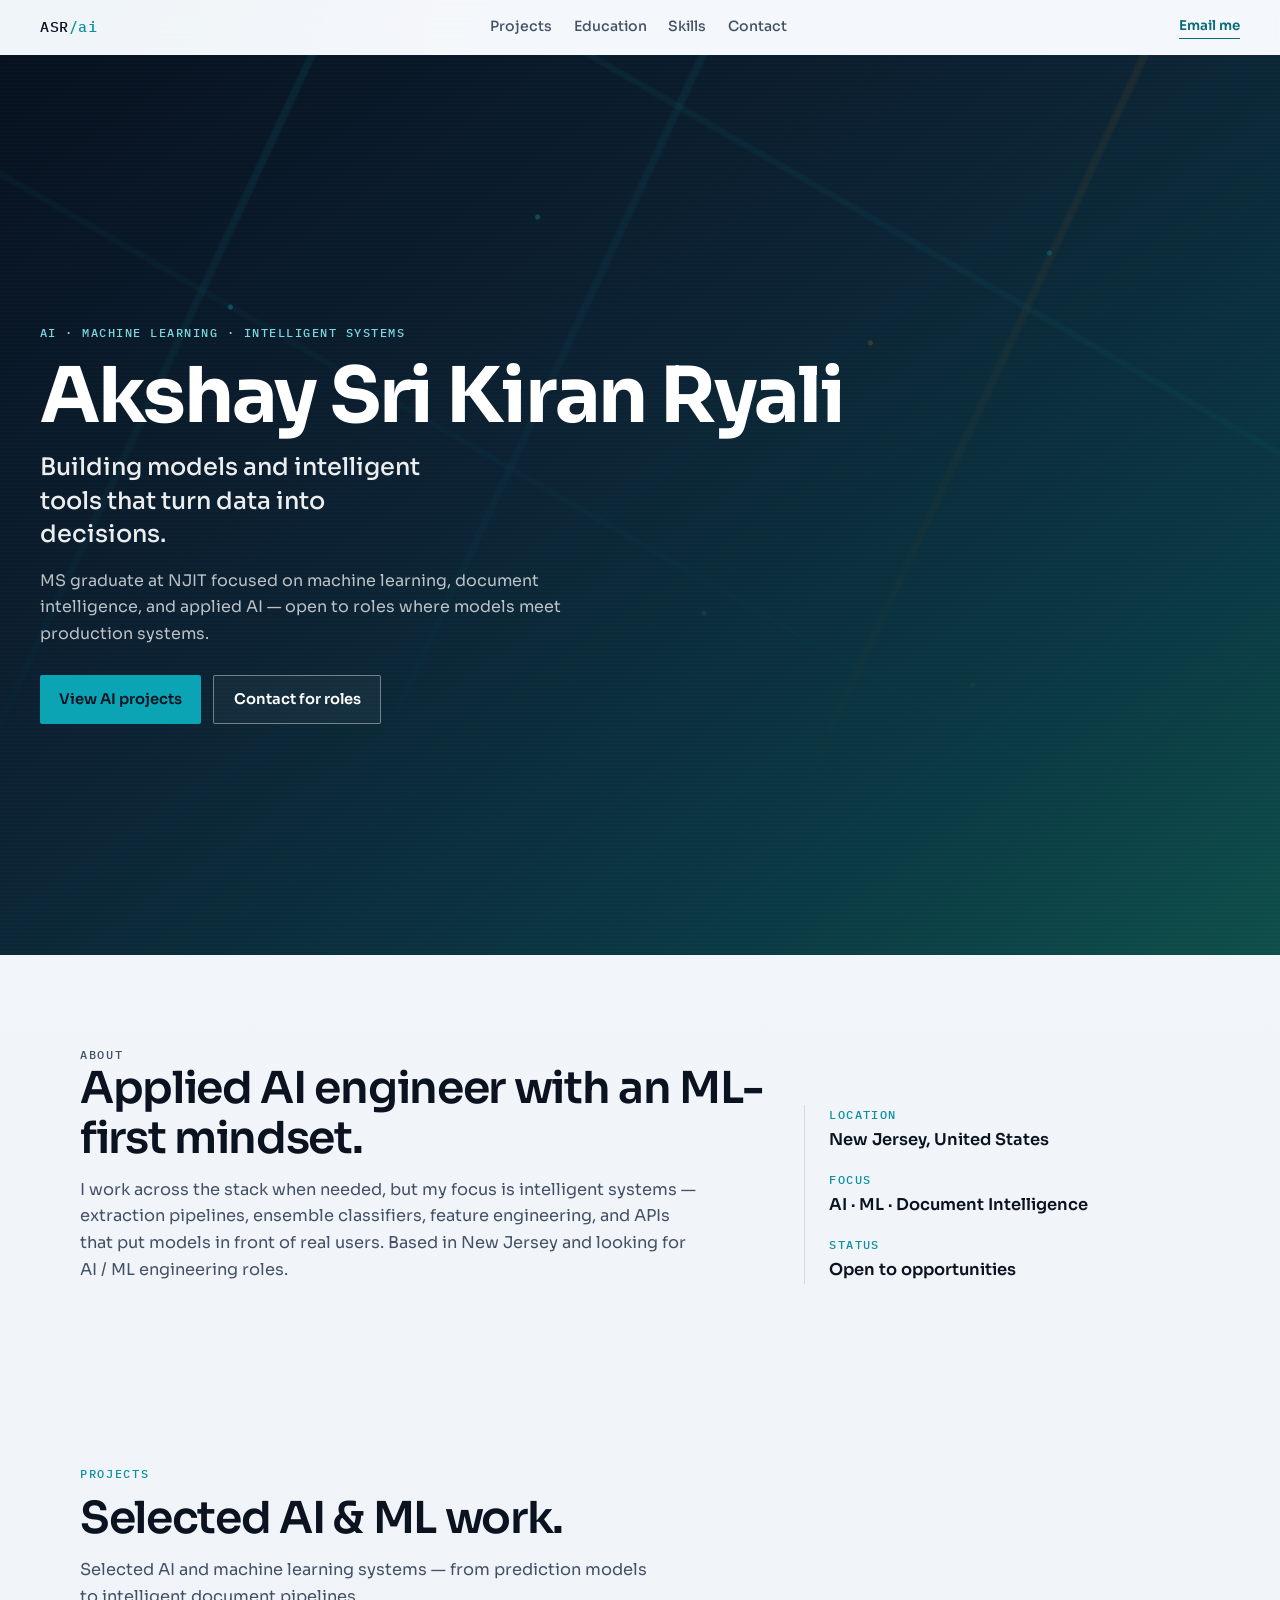
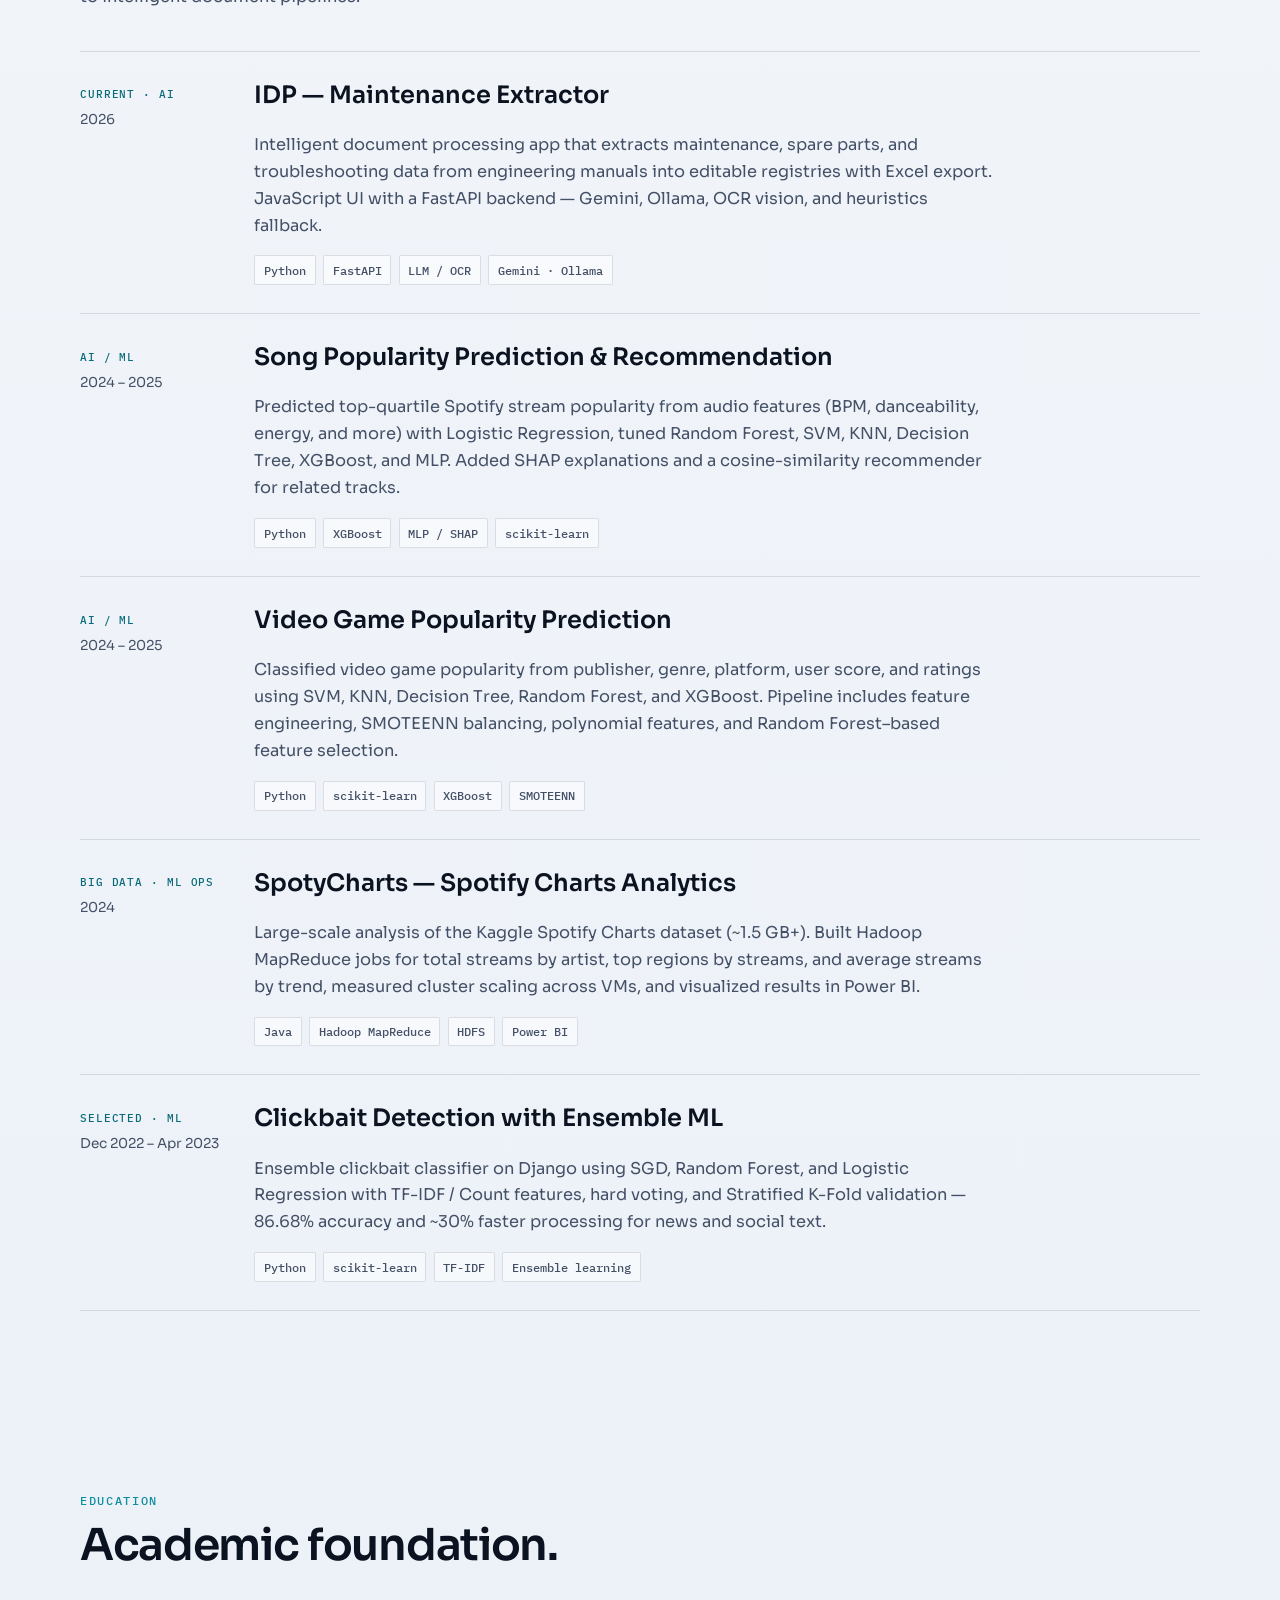
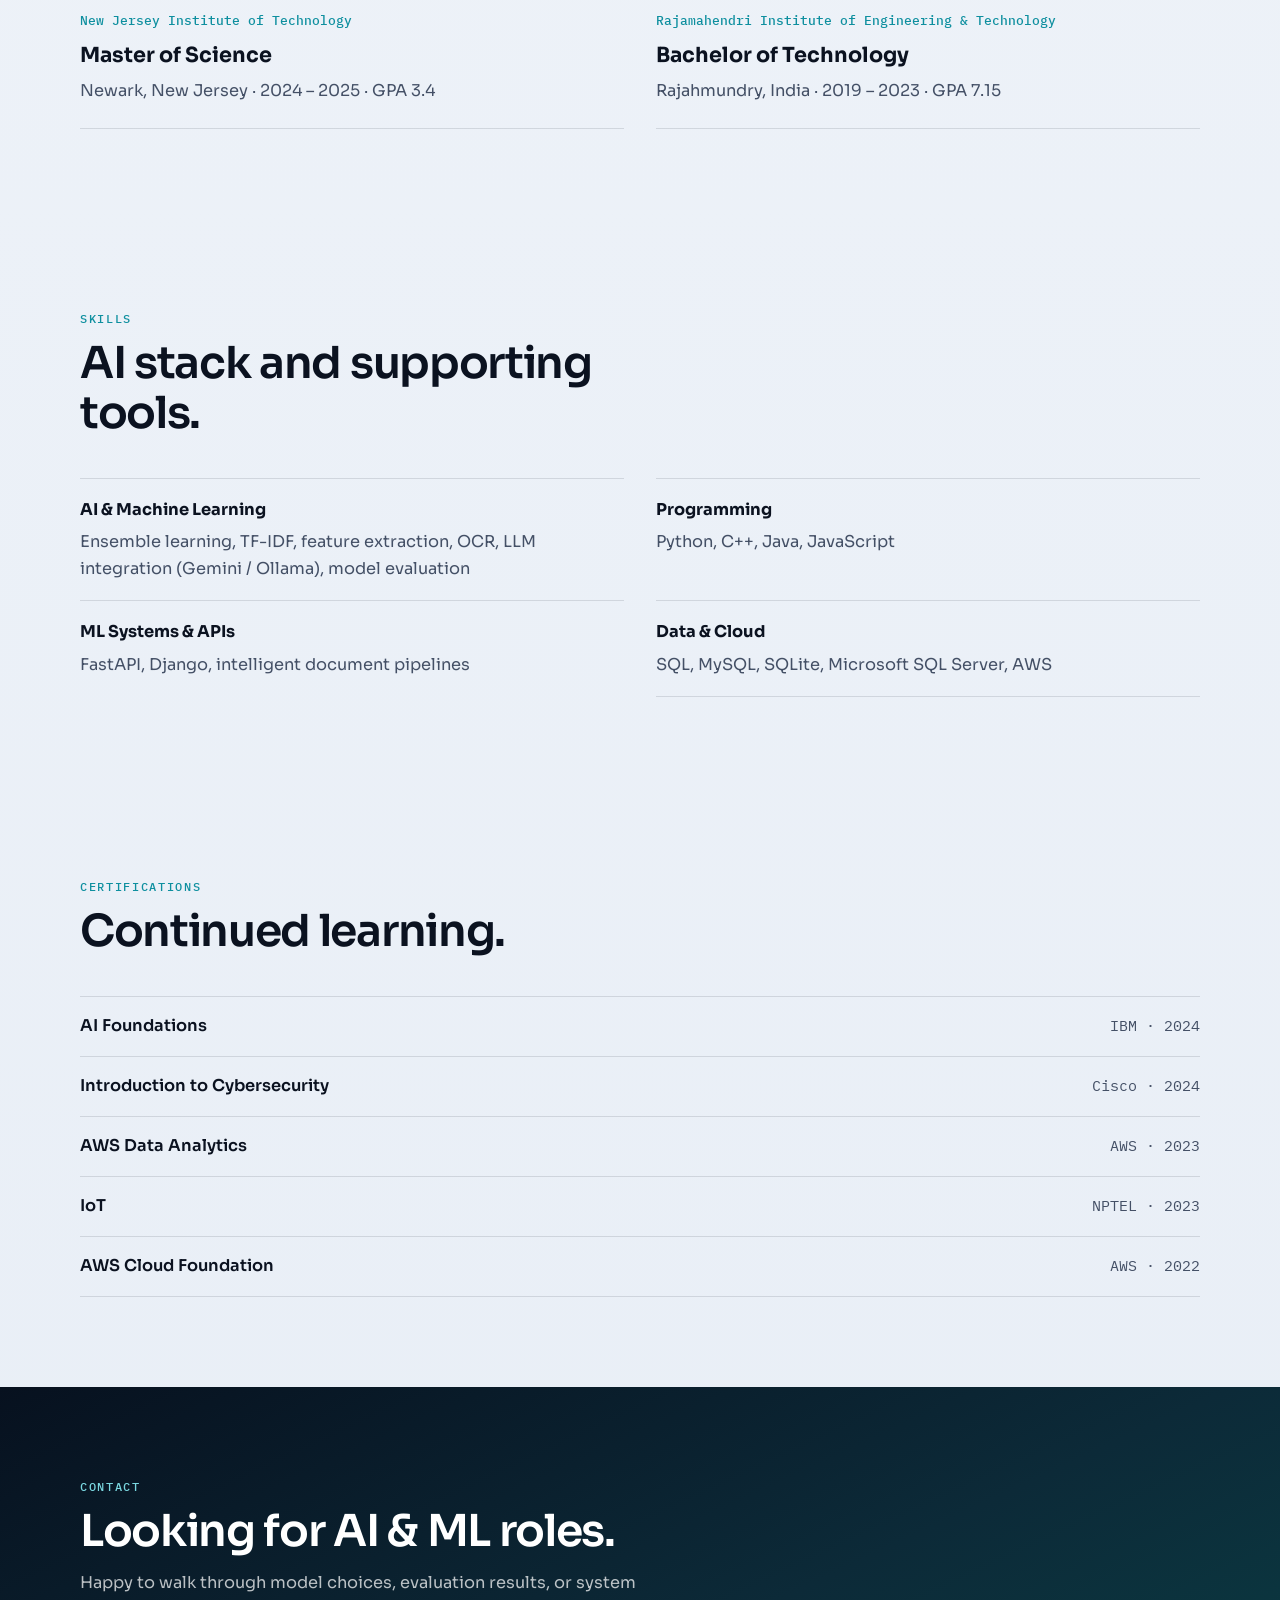
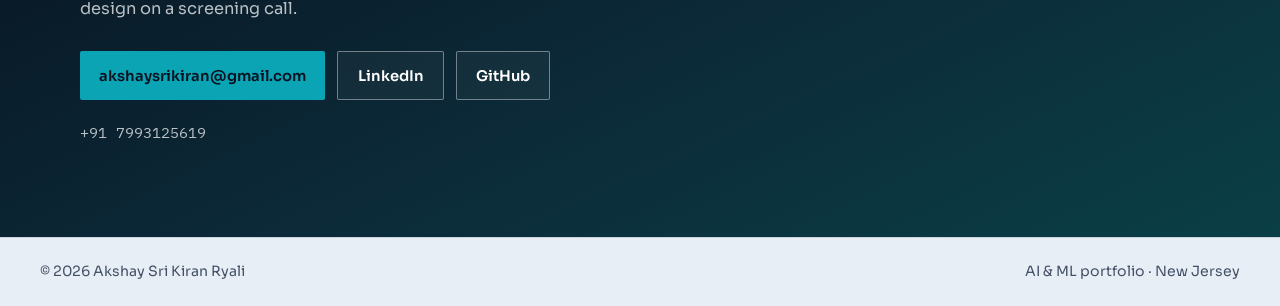
==== index.html @ 2e87fdc4 "Remove course codes and academic framing from projects Drop DS644 and coursework wording so project " ====
<!DOCTYPE html>
<html lang="en">
  <head>
    <meta charset="UTF-8" />
    <meta name="viewport" content="width=device-width, initial-scale=1.0" />
    <title>Akshay Sri Kiran Ryali — AI &amp; ML Portfolio</title>
    <meta
      name="description"
      content="Portfolio of Akshay Sri Kiran Ryali — AI and machine learning engineer building intelligent document systems, ensemble models, and data-driven applications."
    />
    <link rel="preconnect" href="https://fonts.googleapis.com" />
    <link rel="preconnect" href="https://fonts.gstatic.com" crossorigin />
    <link
      href="https://fonts.googleapis.com/css2?family=IBM+Plex+Mono:wght@400;500&family=Sora:wght@400;500;600;700&display=swap"
      rel="stylesheet"
    />
    <link rel="stylesheet" href="css/styles.css" />
  </head>
  <body>
    <a class="skip-link" href="#main">Skip to content</a>

    <header class="site-header" data-reveal>
      <a class="logo" href="#top">ASR<span>/ai</span></a>
      <nav class="nav" aria-label="Primary">
        <a href="#projects">Projects</a>
        <a href="#education">Education</a>
        <a href="#skills">Skills</a>
        <a href="#contact">Contact</a>
      </nav>
      <a class="header-cta" href="mailto:akshaysrikiran@gmail.com">Email me</a>
    </header>

    <main id="main">
      <section class="hero" id="top" aria-label="Introduction">
        <div class="hero-media" aria-hidden="true">
          <div class="hero-nodes"></div>
          <div class="hero-scan"></div>
        </div>
        <div class="hero-content">
          <p class="hero-kicker" data-reveal>AI · Machine Learning · Intelligent Systems</p>
          <p class="hero-brand" data-reveal>Akshay Sri Kiran Ryali</p>
          <h1 class="hero-title" data-reveal>
            Building models and intelligent tools that turn data into decisions.
          </h1>
          <p class="hero-lede" data-reveal>
            MS graduate at NJIT focused on machine learning, document
            intelligence, and applied AI — open to roles where models meet
            production systems.
          </p>
          <div class="hero-actions" data-reveal>
            <a class="btn btn-primary" href="#projects">View AI projects</a>
            <a class="btn btn-ghost" href="mailto:akshaysrikiran@gmail.com"
              >Contact for roles</a
            >
          </div>
        </div>
      </section>

      <section class="section about" id="about" aria-labelledby="about-title">
        <div class="section-inner">
          <div class="section-copy" data-reveal>
            <p class="eyebrow">About</p>
            <h2 id="about-title">Applied AI engineer with an ML-first mindset.</h2>
            <p>
              I work across the stack when needed, but my focus is intelligent
              systems — extraction pipelines, ensemble classifiers, feature
              engineering, and APIs that put models in front of real users.
              Based in New Jersey and looking for AI / ML engineering roles.
            </p>
          </div>
          <dl class="meta-list" data-reveal>
            <div>
              <dt>Location</dt>
              <dd>New Jersey, United States</dd>
            </div>
            <div>
              <dt>Focus</dt>
              <dd>AI · ML · Document Intelligence</dd>
            </div>
            <div>
              <dt>Status</dt>
              <dd>Open to opportunities</dd>
            </div>
          </dl>
        </div>
      </section>

      <section
        class="section projects"
        id="projects"
        aria-labelledby="projects-title"
      >
        <div class="section-inner">
          <div class="section-heading" data-reveal>
            <p class="eyebrow">Projects</p>
            <h2 id="projects-title">Selected AI &amp; ML work.</h2>
            <p class="section-lede">
              Selected AI and machine learning systems — from prediction models
              to intelligent document pipelines.
            </p>
          </div>

          <div class="project-list">
            <article class="project" data-reveal>
              <div class="project-meta">
                <span class="tag">Current · AI</span>
                <span class="project-date">2026</span>
              </div>
              <h3>
                <a
                  href="https://github.com/AkshaySriKiran/IDP-python-env"
                  target="_blank"
                  rel="noopener noreferrer"
                  >IDP — Maintenance Extractor</a
                >
              </h3>
              <p>
                Intelligent document processing app that extracts maintenance,
                spare parts, and troubleshooting data from engineering manuals
                into editable registries with Excel export. JavaScript UI with a
                FastAPI backend — Gemini, Ollama, OCR vision, and heuristics
                fallback.
              </p>
              <ul class="tech">
                <li>Python</li>
                <li>FastAPI</li>
                <li>LLM / OCR</li>
                <li>Gemini · Ollama</li>
              </ul>
            </article>

            <article class="project" data-reveal>
              <div class="project-meta">
                <span class="tag">AI / ML</span>
                <span class="project-date">2024 – 2025</span>
              </div>
              <h3>
                <a
                  href="https://github.com/AkshaySriKiran/song-popularity-recommendation"
                  target="_blank"
                  rel="noopener noreferrer"
                  >Song Popularity Prediction &amp; Recommendation</a
                >
              </h3>
              <p>
                Predicted top-quartile Spotify stream popularity from audio
                features (BPM, danceability, energy, and more) with Logistic
                Regression, tuned Random Forest, SVM, KNN, Decision Tree,
                XGBoost, and MLP. Added SHAP explanations and a cosine-similarity
                recommender for related tracks.
              </p>
              <ul class="tech">
                <li>Python</li>
                <li>XGBoost</li>
                <li>MLP / SHAP</li>
                <li>scikit-learn</li>
              </ul>
            </article>

            <article class="project" data-reveal>
              <div class="project-meta">
                <span class="tag">AI / ML</span>
                <span class="project-date">2024 – 2025</span>
              </div>
              <h3>
                <a
                  href="https://github.com/AkshaySriKiran/video-game-popularity-prediction"
                  target="_blank"
                  rel="noopener noreferrer"
                  >Video Game Popularity Prediction</a
                >
              </h3>
              <p>
                Classified video game popularity from publisher, genre, platform,
                user score, and ratings using SVM, KNN, Decision Tree, Random
                Forest, and XGBoost. Pipeline includes feature engineering,
                SMOTEENN balancing, polynomial features, and Random Forest–based
                feature selection.
              </p>
              <ul class="tech">
                <li>Python</li>
                <li>scikit-learn</li>
                <li>XGBoost</li>
                <li>SMOTEENN</li>
              </ul>
            </article>

            <article class="project" data-reveal>
              <div class="project-meta">
                <span class="tag">Big Data · ML Ops</span>
                <span class="project-date">2024</span>
              </div>
              <h3>
                <a
                  href="https://github.com/AkshaySriKiran/spotycharts"
                  target="_blank"
                  rel="noopener noreferrer"
                  >SpotyCharts — Spotify Charts Analytics</a
                >
              </h3>
              <p>
                Large-scale analysis of the Kaggle Spotify Charts dataset
                (~1.5 GB+). Built Hadoop MapReduce jobs for total streams by
                artist, top regions by streams, and average streams by trend,
                measured cluster scaling across VMs, and visualized results in
                Power BI.
              </p>
              <ul class="tech">
                <li>Java</li>
                <li>Hadoop MapReduce</li>
                <li>HDFS</li>
                <li>Power BI</li>
              </ul>
            </article>

            <article class="project" data-reveal>
              <div class="project-meta">
                <span class="tag">Selected · ML</span>
                <span class="project-date">Dec 2022 – Apr 2023</span>
              </div>
              <h3>
                <a
                  href="https://github.com/AkshaySriKiran/ML"
                  target="_blank"
                  rel="noopener noreferrer"
                  >Clickbait Detection with Ensemble ML</a
                >
              </h3>
              <p>
                Ensemble clickbait classifier on Django using SGD, Random Forest,
                and Logistic Regression with TF-IDF / Count features, hard
                voting, and Stratified K-Fold validation — 86.68% accuracy and
                ~30% faster processing for news and social text.
              </p>
              <ul class="tech">
                <li>Python</li>
                <li>scikit-learn</li>
                <li>TF-IDF</li>
                <li>Ensemble learning</li>
              </ul>
            </article>
          </div>
        </div>
      </section>

      <section
        class="section education"
        id="education"
        aria-labelledby="education-title"
      >
        <div class="section-inner">
          <div class="section-heading" data-reveal>
            <p class="eyebrow">Education</p>
            <h2 id="education-title">Academic foundation.</h2>
          </div>
          <div class="edu-list">
            <article class="edu" data-reveal>
              <p class="edu-school">New Jersey Institute of Technology</p>
              <h3>Master of Science</h3>
              <p class="edu-detail">Newark, New Jersey · 2024 – 2025 · GPA 3.4</p>
            </article>
            <article class="edu" data-reveal>
              <p class="edu-school">
                Rajamahendri Institute of Engineering &amp; Technology
              </p>
              <h3>Bachelor of Technology</h3>
              <p class="edu-detail">
                Rajahmundry, India · 2019 – 2023 · GPA 7.15
              </p>
            </article>
          </div>
        </div>
      </section>

      <section class="section skills" id="skills" aria-labelledby="skills-title">
        <div class="section-inner">
          <div class="section-heading" data-reveal>
            <p class="eyebrow">Skills</p>
            <h2 id="skills-title">AI stack and supporting tools.</h2>
          </div>
          <div class="skill-groups">
            <div class="skill-group" data-reveal>
              <h3>AI &amp; Machine Learning</h3>
              <p>
                Ensemble learning, TF-IDF, feature extraction, OCR, LLM
                integration (Gemini / Ollama), model evaluation
              </p>
            </div>
            <div class="skill-group" data-reveal>
              <h3>Programming</h3>
              <p>Python, C++, Java, JavaScript</p>
            </div>
            <div class="skill-group" data-reveal>
              <h3>ML Systems &amp; APIs</h3>
              <p>FastAPI, Django, intelligent document pipelines</p>
            </div>
            <div class="skill-group" data-reveal>
              <h3>Data &amp; Cloud</h3>
              <p>SQL, MySQL, SQLite, Microsoft SQL Server, AWS</p>
            </div>
          </div>
        </div>
      </section>

      <section
        class="section certs"
        id="certifications"
        aria-labelledby="certs-title"
      >
        <div class="section-inner">
          <div class="section-heading" data-reveal>
            <p class="eyebrow">Certifications</p>
            <h2 id="certs-title">Continued learning.</h2>
          </div>
          <ul class="cert-list">
            <li data-reveal>
              <span>AI Foundations</span>
              <span>IBM · 2024</span>
            </li>
            <li data-reveal>
              <span>Introduction to Cybersecurity</span>
              <span>Cisco · 2024</span>
            </li>
            <li data-reveal>
              <span>AWS Data Analytics</span>
              <span>AWS · 2023</span>
            </li>
            <li data-reveal>
              <span>IoT</span>
              <span>NPTEL · 2023</span>
            </li>
            <li data-reveal>
              <span>AWS Cloud Foundation</span>
              <span>AWS · 2022</span>
            </li>
          </ul>
        </div>
      </section>

      <section class="section contact" id="contact" aria-labelledby="contact-title">
        <div class="section-inner contact-inner" data-reveal>
          <p class="eyebrow">Contact</p>
          <h2 id="contact-title">Looking for AI &amp; ML roles.</h2>
          <p class="section-lede">
            Happy to walk through model choices, evaluation results, or system
            design on a screening call.
          </p>
          <div class="contact-actions">
            <a class="btn btn-primary" href="mailto:akshaysrikiran@gmail.com"
              >akshaysrikiran@gmail.com</a
            >
            <a
              class="btn btn-ghost"
              href="https://www.linkedin.com/in/akshay-sri-kiran-ryali-a01a0324b"
              target="_blank"
              rel="noopener noreferrer"
              >LinkedIn</a
            >
            <a
              class="btn btn-ghost"
              href="https://github.com/AkshaySriKiran"
              target="_blank"
              rel="noopener noreferrer"
              >GitHub</a
            >
          </div>
          <p class="contact-phone">
            <a href="tel:+917993125619">+91 7993125619</a>
          </p>
        </div>
      </section>
    </main>

    <footer class="site-footer">
      <p>© <span id="year"></span> Akshay Sri Kiran Ryali</p>
      <p>AI &amp; ML portfolio · New Jersey</p>
    </footer>

    <script src="js/main.js"></script>
  </body>
</html>
---- css/styles.css ----
:root {
  --ink: #0b1220;
  --ink-soft: #445066;
  --paper: #f4f7fb;
  --paper-2: #e8eef6;
  --line: rgba(11, 18, 32, 0.12);
  --cyan: #0e8f9f;
  --cyan-deep: #0a6b78;
  --signal: #0aa4b5;
  --accent: #d97706;
  --white: #ffffff;
  --radius: 2px;
  --font-display: "Sora", "Segoe UI", sans-serif;
  --font-mono: "IBM Plex Mono", ui-monospace, monospace;
  --max: 1120px;
  --ease: cubic-bezier(0.22, 1, 0.36, 1);
}

*,
*::before,
*::after {
  box-sizing: border-box;
}

html {
  scroll-behavior: smooth;
}

body {
  margin: 0;
  color: var(--ink);
  background:
    radial-gradient(900px 480px at 0% 0%, rgba(14, 143, 159, 0.12), transparent 55%),
    radial-gradient(700px 420px at 100% 8%, rgba(217, 119, 6, 0.08), transparent 50%),
    linear-gradient(180deg, var(--paper) 0%, var(--paper-2) 100%);
  font-family: var(--font-display);
  font-size: 1.02rem;
  line-height: 1.65;
  -webkit-font-smoothing: antialiased;
}

a {
  color: inherit;
  text-decoration-thickness: 1px;
  text-underline-offset: 0.18em;
}

a:hover {
  color: var(--cyan-deep);
}

.skip-link {
  position: absolute;
  left: -999px;
  top: 0;
  background: var(--ink);
  color: var(--white);
  padding: 0.75rem 1rem;
  z-index: 100;
}

.skip-link:focus {
  left: 1rem;
  top: 1rem;
}

.site-header {
  position: sticky;
  top: 0;
  z-index: 20;
  display: flex;
  align-items: center;
  justify-content: space-between;
  gap: 1rem;
  padding: 0.9rem clamp(1.25rem, 4vw, 2.5rem);
  backdrop-filter: blur(14px);
  background: rgba(244, 247, 251, 0.82);
  border-bottom: 1px solid transparent;
  transition: border-color 0.3s var(--ease), background 0.3s var(--ease);
}

.site-header.is-scrolled {
  border-bottom-color: var(--line);
  background: rgba(244, 247, 251, 0.94);
}

.logo {
  font-family: var(--font-mono);
  font-size: 0.95rem;
  font-weight: 500;
  letter-spacing: 0.04em;
  text-decoration: none;
}

.logo span {
  color: var(--cyan);
}

.nav {
  display: none;
  gap: 1.35rem;
}

.nav a {
  text-decoration: none;
  font-size: 0.88rem;
  font-weight: 500;
  color: var(--ink-soft);
}

.nav a:hover {
  color: var(--ink);
}

.header-cta {
  font-size: 0.84rem;
  font-weight: 600;
  text-decoration: none;
  color: var(--cyan-deep);
  border-bottom: 1.5px solid currentColor;
  padding-bottom: 0.1rem;
}

.hero {
  position: relative;
  min-height: 100svh;
  display: grid;
  align-items: end;
  overflow: hidden;
  padding: clamp(5rem, 12vh, 8rem) clamp(1.25rem, 4vw, 2.5rem)
    clamp(3rem, 8vh, 5rem);
}

.hero-media {
  position: absolute;
  inset: 0;
  z-index: 0;
  background:
    linear-gradient(145deg, #07111f 0%, #0c2233 42%, #0a3a44 78%, #0f4f4a 100%);
}

.hero-nodes {
  position: absolute;
  inset: 0;
  opacity: 0.55;
  background-image:
    radial-gradient(circle at 18% 28%, rgba(14, 196, 210, 0.9) 0 2px, transparent 3px),
    radial-gradient(circle at 42% 18%, rgba(14, 196, 210, 0.7) 0 2px, transparent 3px),
    radial-gradient(circle at 68% 32%, rgba(217, 119, 6, 0.75) 0 2px, transparent 3px),
    radial-gradient(circle at 82% 22%, rgba(14, 196, 210, 0.65) 0 2px, transparent 3px),
    radial-gradient(circle at 28% 58%, rgba(14, 196, 210, 0.55) 0 2px, transparent 3px),
    radial-gradient(circle at 55% 62%, rgba(14, 196, 210, 0.7) 0 2px, transparent 3px),
    radial-gradient(circle at 76% 70%, rgba(217, 119, 6, 0.55) 0 2px, transparent 3px),
    linear-gradient(
      115deg,
      transparent 0 18%,
      rgba(14, 196, 210, 0.18) 18.2% 18.5%,
      transparent 18.7% 41%,
      rgba(14, 196, 210, 0.14) 41.2% 41.5%,
      transparent 41.7% 67%,
      rgba(217, 119, 6, 0.16) 67.2% 67.5%,
      transparent 67.7%
    ),
    linear-gradient(
      210deg,
      transparent 0 24%,
      rgba(14, 196, 210, 0.12) 24.2% 24.45%,
      transparent 24.65% 52%,
      rgba(14, 196, 210, 0.1) 52.2% 52.45%,
      transparent 52.65%
    );
  mask-image: linear-gradient(180deg, rgba(0, 0, 0, 0.9), transparent 88%);
  animation: nodes-pulse 8s var(--ease) infinite alternate;
}

.hero-scan {
  position: absolute;
  inset: 0;
  background: repeating-linear-gradient(
    0deg,
    transparent,
    transparent 3px,
    rgba(255, 255, 255, 0.015) 3px,
    rgba(255, 255, 255, 0.015) 4px
  );
  opacity: 0.7;
  animation: scan-drift 18s linear infinite;
}

.hero-content {
  position: relative;
  z-index: 1;
  max-width: 820px;
  color: var(--white);
}

.hero-kicker {
  margin: 0 0 1rem;
  font-family: var(--font-mono);
  font-size: 0.78rem;
  font-weight: 500;
  letter-spacing: 0.12em;
  text-transform: uppercase;
  color: #7ad7e0;
}

.hero-brand {
  margin: 0 0 1rem;
  font-family: var(--font-display);
  font-size: clamp(2.4rem, 7vw, 4.8rem);
  font-weight: 700;
  line-height: 1;
  letter-spacing: -0.03em;
}

.hero-title {
  margin: 0 0 1rem;
  max-width: 22ch;
  font-size: clamp(1.15rem, 2.3vw, 1.5rem);
  font-weight: 500;
  line-height: 1.4;
  color: rgba(255, 255, 255, 0.92);
}

.hero-lede {
  margin: 0 0 1.75rem;
  max-width: 44ch;
  color: rgba(255, 255, 255, 0.72);
  font-size: 1rem;
  font-weight: 400;
}

.hero-actions {
  display: flex;
  flex-wrap: wrap;
  gap: 0.75rem;
}

.btn {
  display: inline-flex;
  align-items: center;
  justify-content: center;
  min-height: 2.85rem;
  padding: 0.7rem 1.2rem;
  border-radius: var(--radius);
  font-weight: 600;
  font-size: 0.92rem;
  text-decoration: none;
  transition: transform 0.25s var(--ease), background 0.25s var(--ease),
    color 0.25s var(--ease), border-color 0.25s var(--ease);
}

.btn:hover {
  transform: translateY(-2px);
  color: inherit;
}

.btn-primary {
  background: var(--signal);
  color: var(--ink);
}

.btn-primary:hover {
  background: #2bb8c7;
  color: var(--ink);
}

.btn-ghost {
  border: 1px solid rgba(255, 255, 255, 0.4);
  color: var(--white);
  background: rgba(255, 255, 255, 0.04);
}

.btn-ghost:hover {
  border-color: rgba(255, 255, 255, 0.75);
  background: rgba(255, 255, 255, 0.1);
  color: var(--white);
}

.section {
  padding: clamp(4rem, 10vh, 6.5rem) clamp(1.25rem, 4vw, 2.5rem);
}

.section-inner {
  max-width: var(--max);
  margin: 0 auto;
}

.section-heading {
  max-width: 40rem;
  margin-bottom: 2.5rem;
}

.eyebrow {
  margin: 0 0 0.65rem;
  font-family: var(--font-mono);
  font-size: 0.74rem;
  font-weight: 500;
  letter-spacing: 0.14em;
  text-transform: uppercase;
  color: var(--cyan);
}

.section h2,
.about h2,
.contact h2 {
  margin: 0 0 0.85rem;
  font-size: clamp(1.85rem, 4vw, 2.75rem);
  line-height: 1.12;
  letter-spacing: -0.03em;
  font-weight: 600;
}

.section-lede {
  margin: 0;
  color: var(--ink-soft);
  max-width: 48ch;
}

.about .section-inner {
  display: grid;
  gap: 2rem;
}

.about p {
  margin: 0;
  color: var(--ink-soft);
  max-width: 52ch;
}

.meta-list {
  display: grid;
  gap: 1rem;
  margin: 0;
  padding: 1.25rem 0 0;
  border-top: 1px solid var(--line);
}

.meta-list div {
  display: grid;
  gap: 0.2rem;
}

.meta-list dt {
  font-family: var(--font-mono);
  font-size: 0.72rem;
  font-weight: 500;
  letter-spacing: 0.12em;
  text-transform: uppercase;
  color: var(--cyan);
}

.meta-list dd {
  margin: 0;
  font-weight: 600;
}

.project-list {
  display: grid;
  gap: 0;
}

.project {
  padding: 1.75rem 0;
  border-top: 1px solid var(--line);
  transition: padding-left 0.35s var(--ease);
}

.project:last-child {
  border-bottom: 1px solid var(--line);
}

.project:hover {
  padding-left: 0.5rem;
}

.project-meta {
  display: flex;
  align-items: center;
  gap: 0.75rem;
  margin-bottom: 0.55rem;
}

.tag {
  font-family: var(--font-mono);
  font-size: 0.7rem;
  font-weight: 500;
  letter-spacing: 0.08em;
  text-transform: uppercase;
  color: var(--cyan-deep);
}

.project-date {
  font-size: 0.85rem;
  color: var(--ink-soft);
}

.project h3 {
  margin: 0 0 0.65rem;
  font-size: clamp(1.2rem, 2.3vw, 1.5rem);
  line-height: 1.25;
  font-weight: 600;
}

.project h3 a {
  text-decoration: none;
}

.project h3 a:hover {
  text-decoration: underline;
}

.project p {
  margin: 0 0 1rem;
  color: var(--ink-soft);
  max-width: 62ch;
}

.tech {
  display: flex;
  flex-wrap: wrap;
  gap: 0.45rem;
  margin: 0;
  padding: 0;
  list-style: none;
}

.tech li {
  font-family: var(--font-mono);
  font-size: 0.72rem;
  font-weight: 500;
  color: var(--ink-soft);
  border: 1px solid var(--line);
  padding: 0.28rem 0.55rem;
  border-radius: var(--radius);
  background: rgba(255, 255, 255, 0.5);
}

.edu-list {
  display: grid;
  gap: 1.5rem;
}

.edu {
  padding-bottom: 1.5rem;
  border-bottom: 1px solid var(--line);
}

.edu-school {
  margin: 0 0 0.35rem;
  color: var(--cyan);
  font-family: var(--font-mono);
  font-weight: 500;
  font-size: 0.82rem;
}

.edu h3 {
  margin: 0 0 0.35rem;
  font-size: 1.3rem;
}

.edu-detail {
  margin: 0;
  color: var(--ink-soft);
}

.skill-groups {
  display: grid;
  gap: 1.25rem;
}

.skill-group {
  padding: 1.1rem 0;
  border-top: 1px solid var(--line);
}

.skill-group:last-child {
  border-bottom: 1px solid var(--line);
}

.skill-group h3 {
  margin: 0 0 0.35rem;
  font-size: 1.02rem;
}

.skill-group p {
  margin: 0;
  color: var(--ink-soft);
}

.cert-list {
  list-style: none;
  margin: 0;
  padding: 0;
}

.cert-list li {
  display: flex;
  flex-direction: column;
  gap: 0.2rem;
  padding: 1rem 0;
  border-top: 1px solid var(--line);
}

.cert-list li:last-child {
  border-bottom: 1px solid var(--line);
}

.cert-list li span:first-child {
  font-weight: 600;
}

.cert-list li span:last-child {
  color: var(--ink-soft);
  font-size: 0.92rem;
  font-family: var(--font-mono);
}

.contact {
  background: linear-gradient(155deg, #07111f 0%, #0c2a38 55%, #0a3f45 100%);
  color: var(--white);
}

.contact .eyebrow {
  color: #7ad7e0;
}

.contact .section-lede {
  color: rgba(255, 255, 255, 0.72);
  margin-bottom: 1.75rem;
}

.contact-actions {
  display: flex;
  flex-wrap: wrap;
  gap: 0.75rem;
  margin-bottom: 1.25rem;
}

.contact .btn-primary {
  background: var(--signal);
  color: var(--ink);
}

.contact .btn-ghost {
  border-color: rgba(255, 255, 255, 0.4);
}

.contact-phone {
  margin: 0;
}

.contact-phone a {
  color: rgba(255, 255, 255, 0.72);
  text-decoration: none;
  font-family: var(--font-mono);
  font-size: 0.92rem;
}

.contact-phone a:hover {
  color: var(--white);
}

.site-footer {
  display: flex;
  flex-wrap: wrap;
  justify-content: space-between;
  gap: 0.5rem 1.5rem;
  padding: 1.4rem clamp(1.25rem, 4vw, 2.5rem);
  color: var(--ink-soft);
  font-size: 0.88rem;
  background: var(--paper-2);
  border-top: 1px solid var(--line);
}

.site-footer p {
  margin: 0;
}

[data-reveal] {
  opacity: 0;
  transform: translateY(22px);
  transition: opacity 0.7s var(--ease), transform 0.7s var(--ease);
}

[data-reveal].is-visible {
  opacity: 1;
  transform: none;
}

@keyframes nodes-pulse {
  from {
    opacity: 0.4;
    transform: scale(1);
  }
  to {
    opacity: 0.7;
    transform: scale(1.02);
  }
}

@keyframes scan-drift {
  from {
    transform: translateY(0);
  }
  to {
    transform: translateY(24px);
  }
}

@media (min-width: 720px) {
  .nav {
    display: flex;
  }

  .about .section-inner {
    grid-template-columns: 1.4fr 0.8fr;
    align-items: end;
  }

  .meta-list {
    border-top: 0;
    border-left: 1px solid var(--line);
    padding: 0 0 0 1.5rem;
  }

  .edu-list {
    grid-template-columns: 1fr 1fr;
    gap: 2rem;
  }

  .skill-groups {
    grid-template-columns: 1fr 1fr;
    gap: 0 2rem;
  }

  .cert-list li {
    flex-direction: row;
    justify-content: space-between;
    align-items: baseline;
  }
}

@media (min-width: 960px) {
  .hero {
    align-items: center;
  }

  .hero-content {
    max-width: 880px;
  }

  .project {
    display: grid;
    grid-template-columns: 150px 1fr;
    column-gap: 1.5rem;
    align-items: start;
  }

  .project-meta {
    flex-direction: column;
    align-items: flex-start;
    gap: 0.35rem;
    margin: 0.35rem 0 0;
  }

  .project h3,
  .project p,
  .tech {
    grid-column: 2;
  }
}

@media (prefers-reduced-motion: reduce) {
  html {
    scroll-behavior: auto;
  }

  .hero-nodes,
  .hero-scan,
  [data-reveal],
  .btn,
  .project {
    animation: none !important;
    transition: none !important;
    transform: none !important;
    opacity: 1 !important;
  }
}
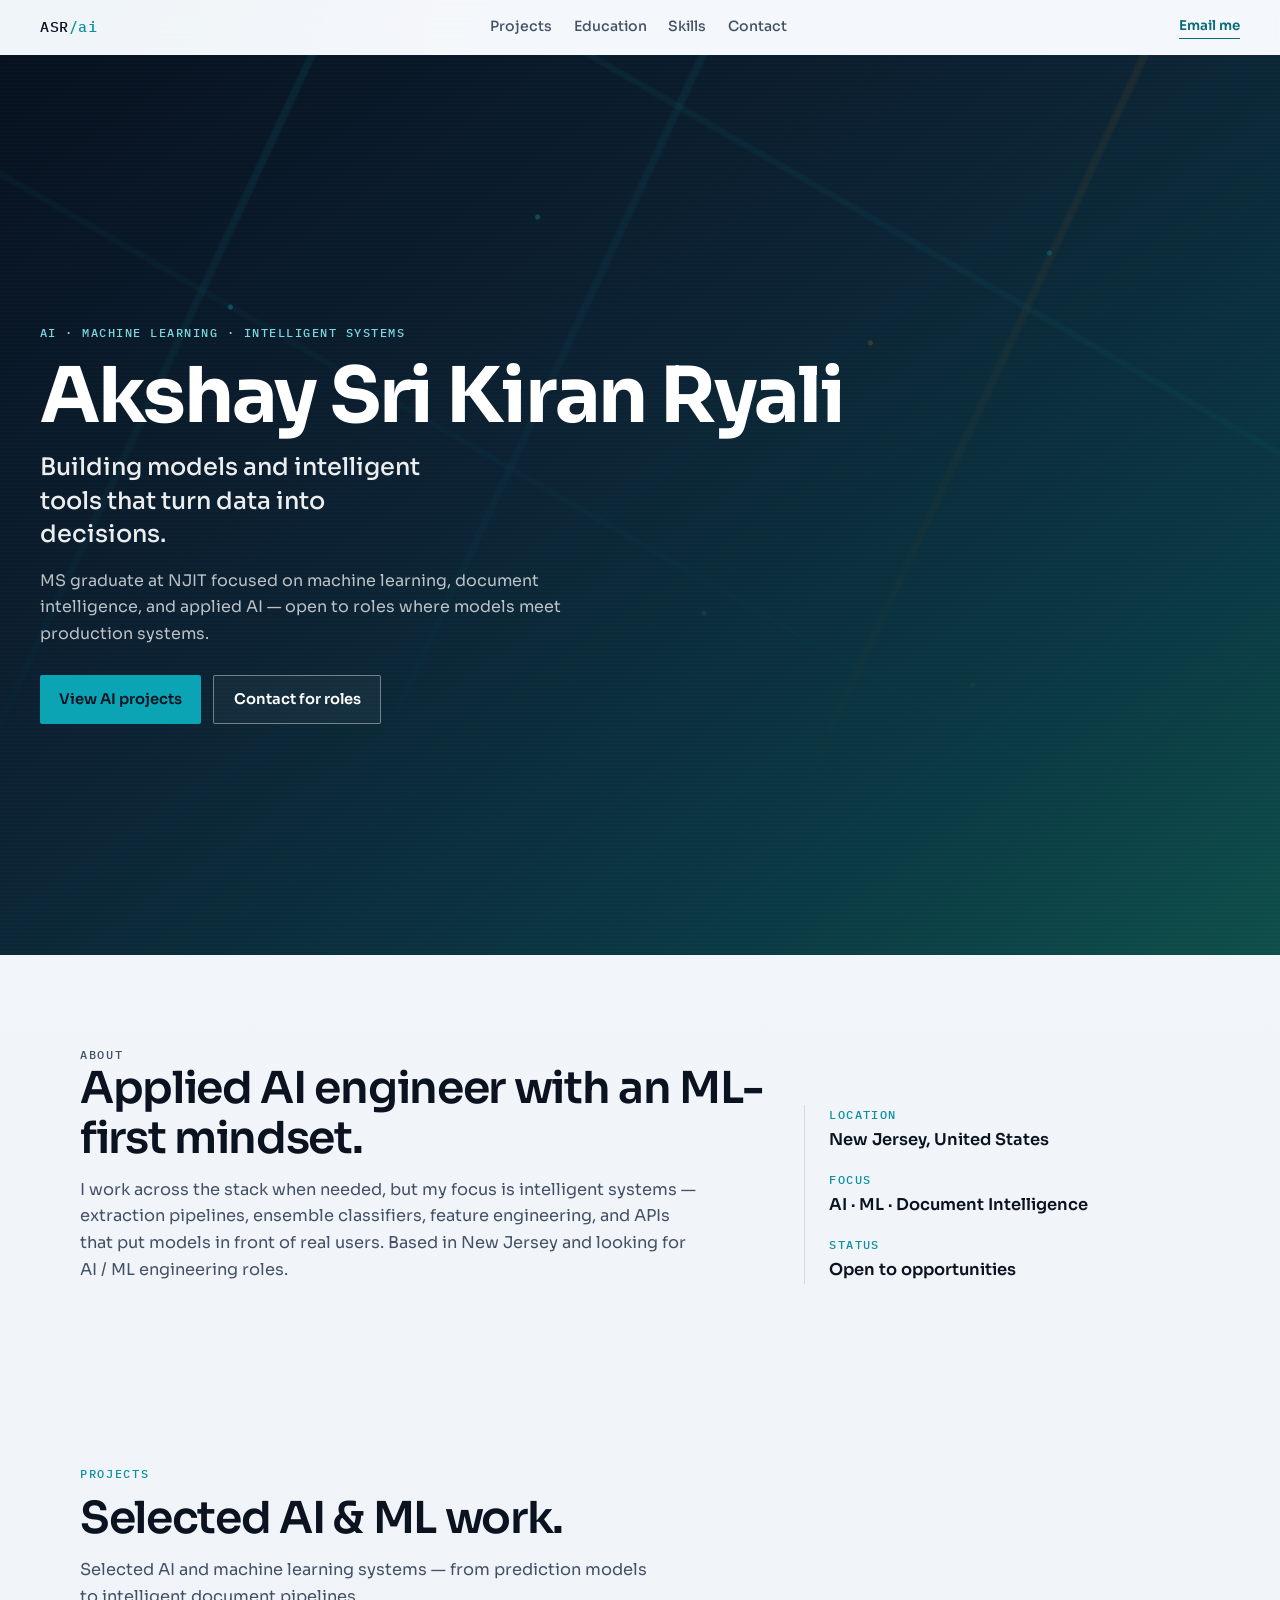
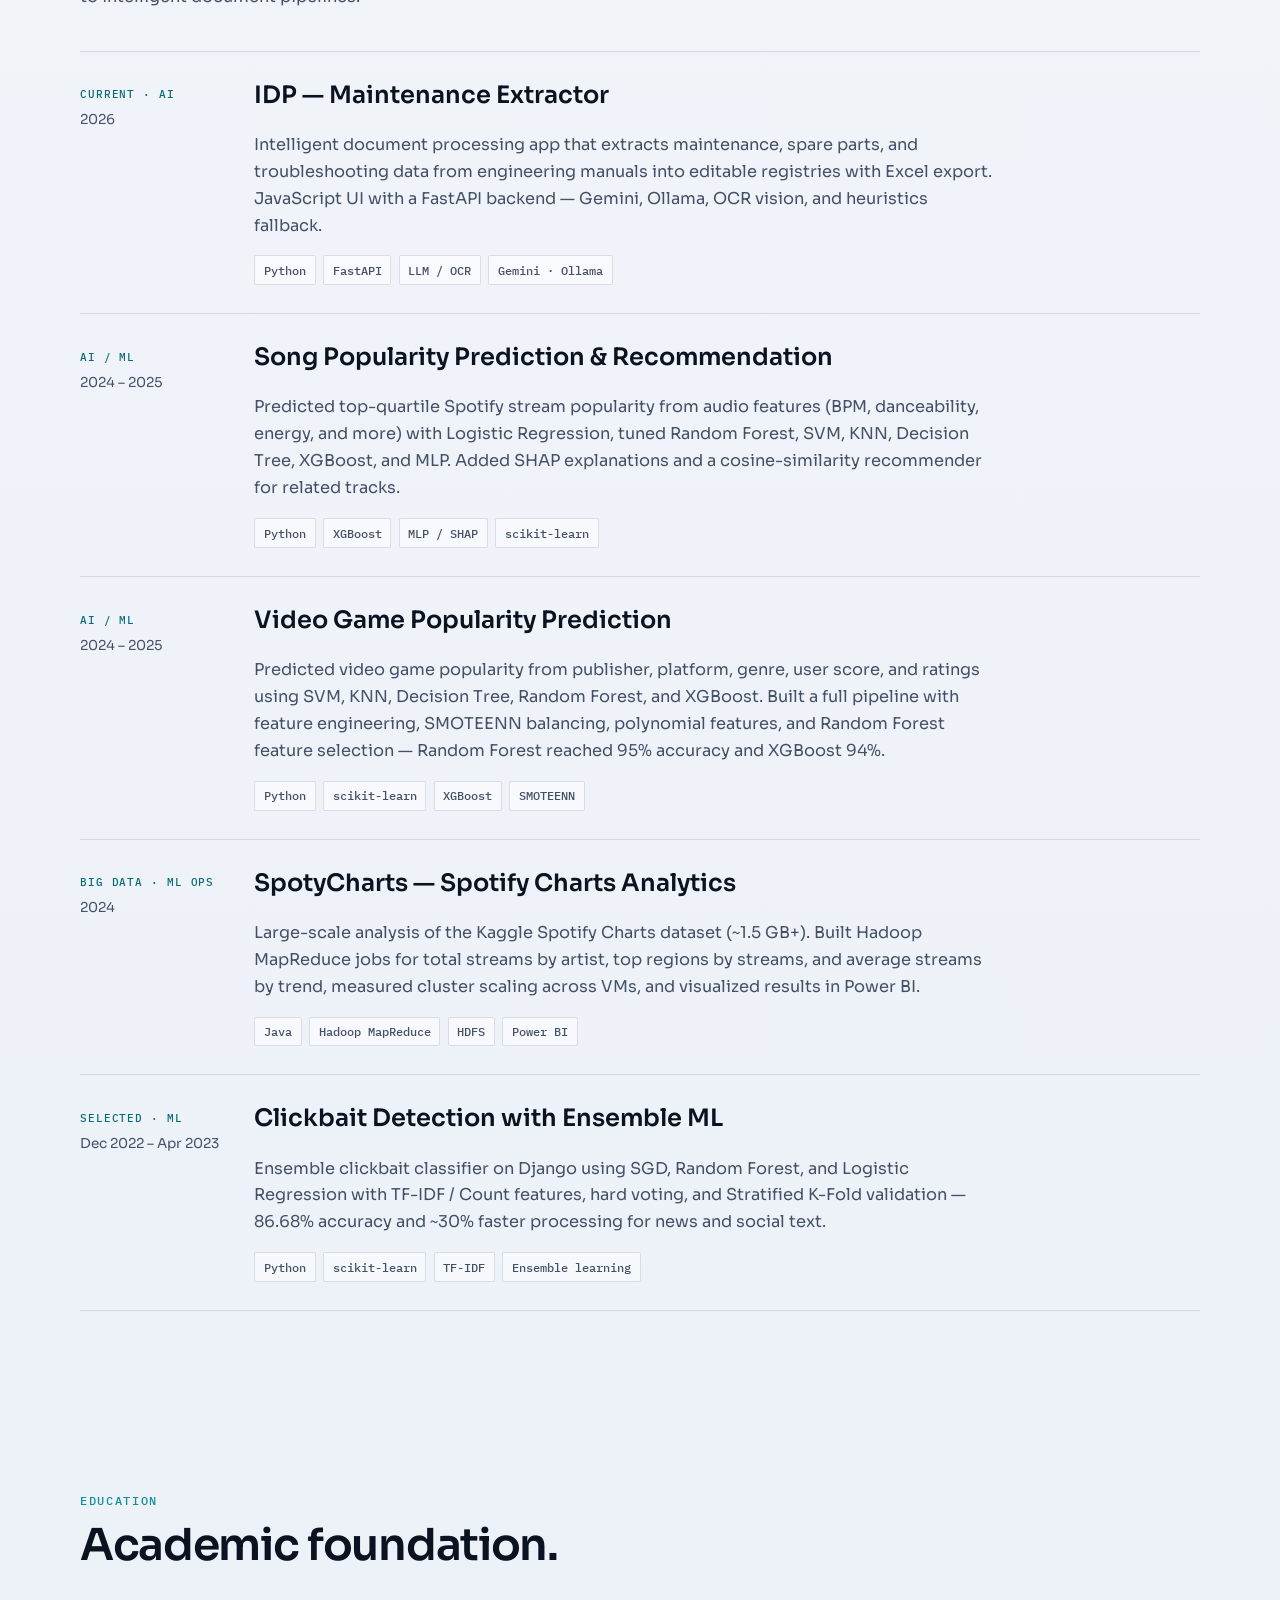
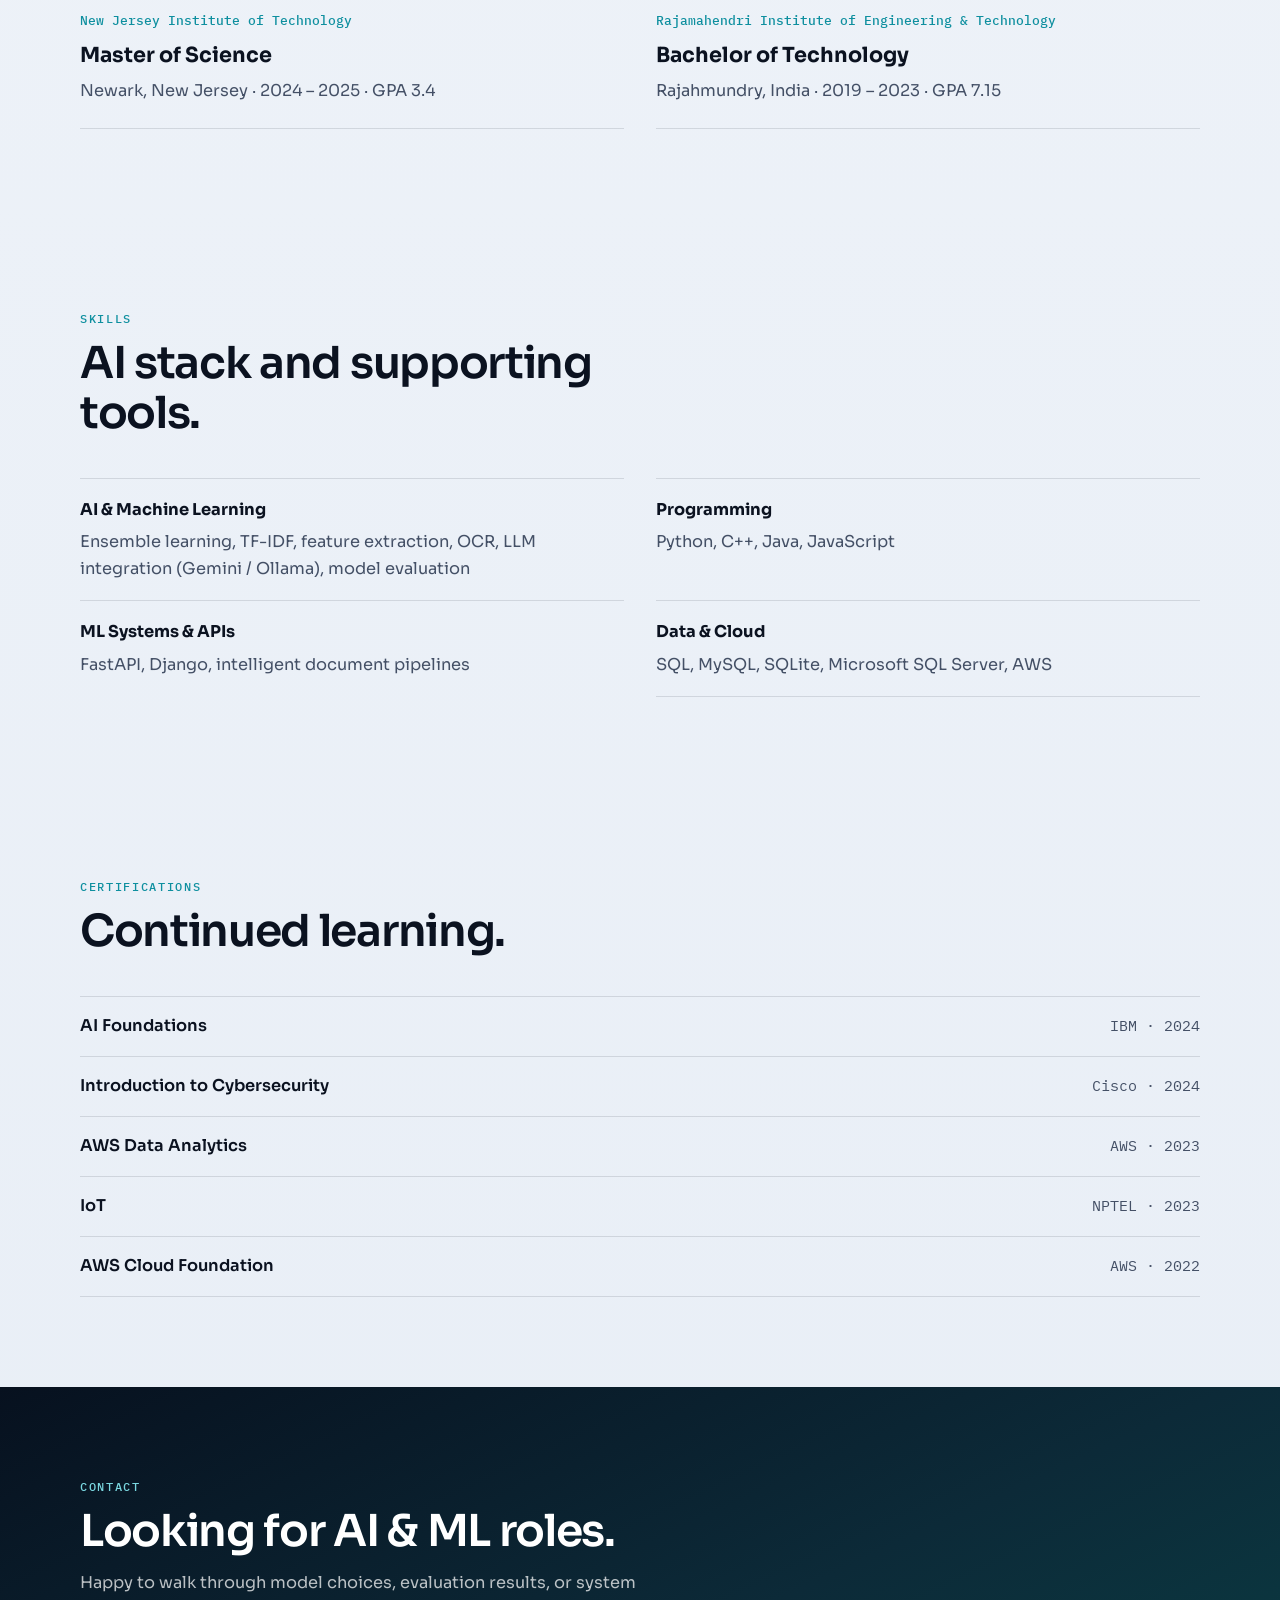
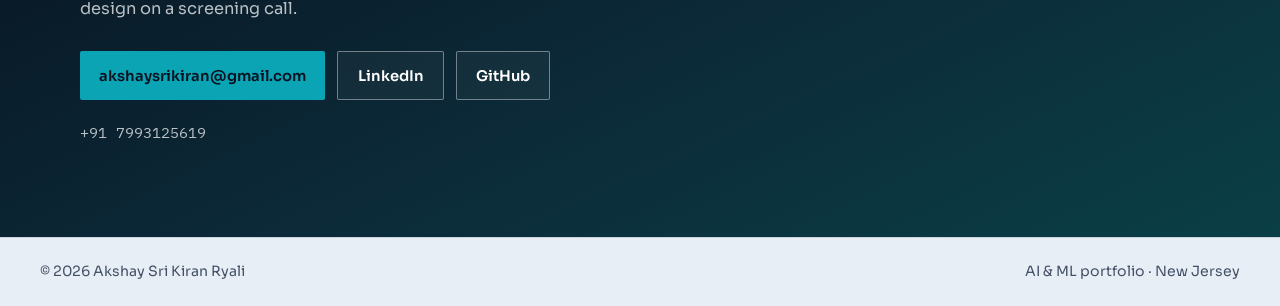
==== commit 374428aa: "Enrich video game project from final report metrics Add Random Forest 95% and XGBoost 94% results an" ====
--- a/index.html
+++ b/index.html
@@ -171,11 +171,12 @@
                 >
               </h3>
               <p>
-                Classified video game popularity from publisher, genre, platform,
+                Predicted video game popularity from publisher, platform, genre,
                 user score, and ratings using SVM, KNN, Decision Tree, Random
-                Forest, and XGBoost. Pipeline includes feature engineering,
-                SMOTEENN balancing, polynomial features, and Random Forest–based
-                feature selection.
+                Forest, and XGBoost. Built a full pipeline with feature
+                engineering, SMOTEENN balancing, polynomial features, and
+                Random Forest feature selection — Random Forest reached 95%
+                accuracy and XGBoost 94%.
               </p>
               <ul class="tech">
                 <li>Python</li>
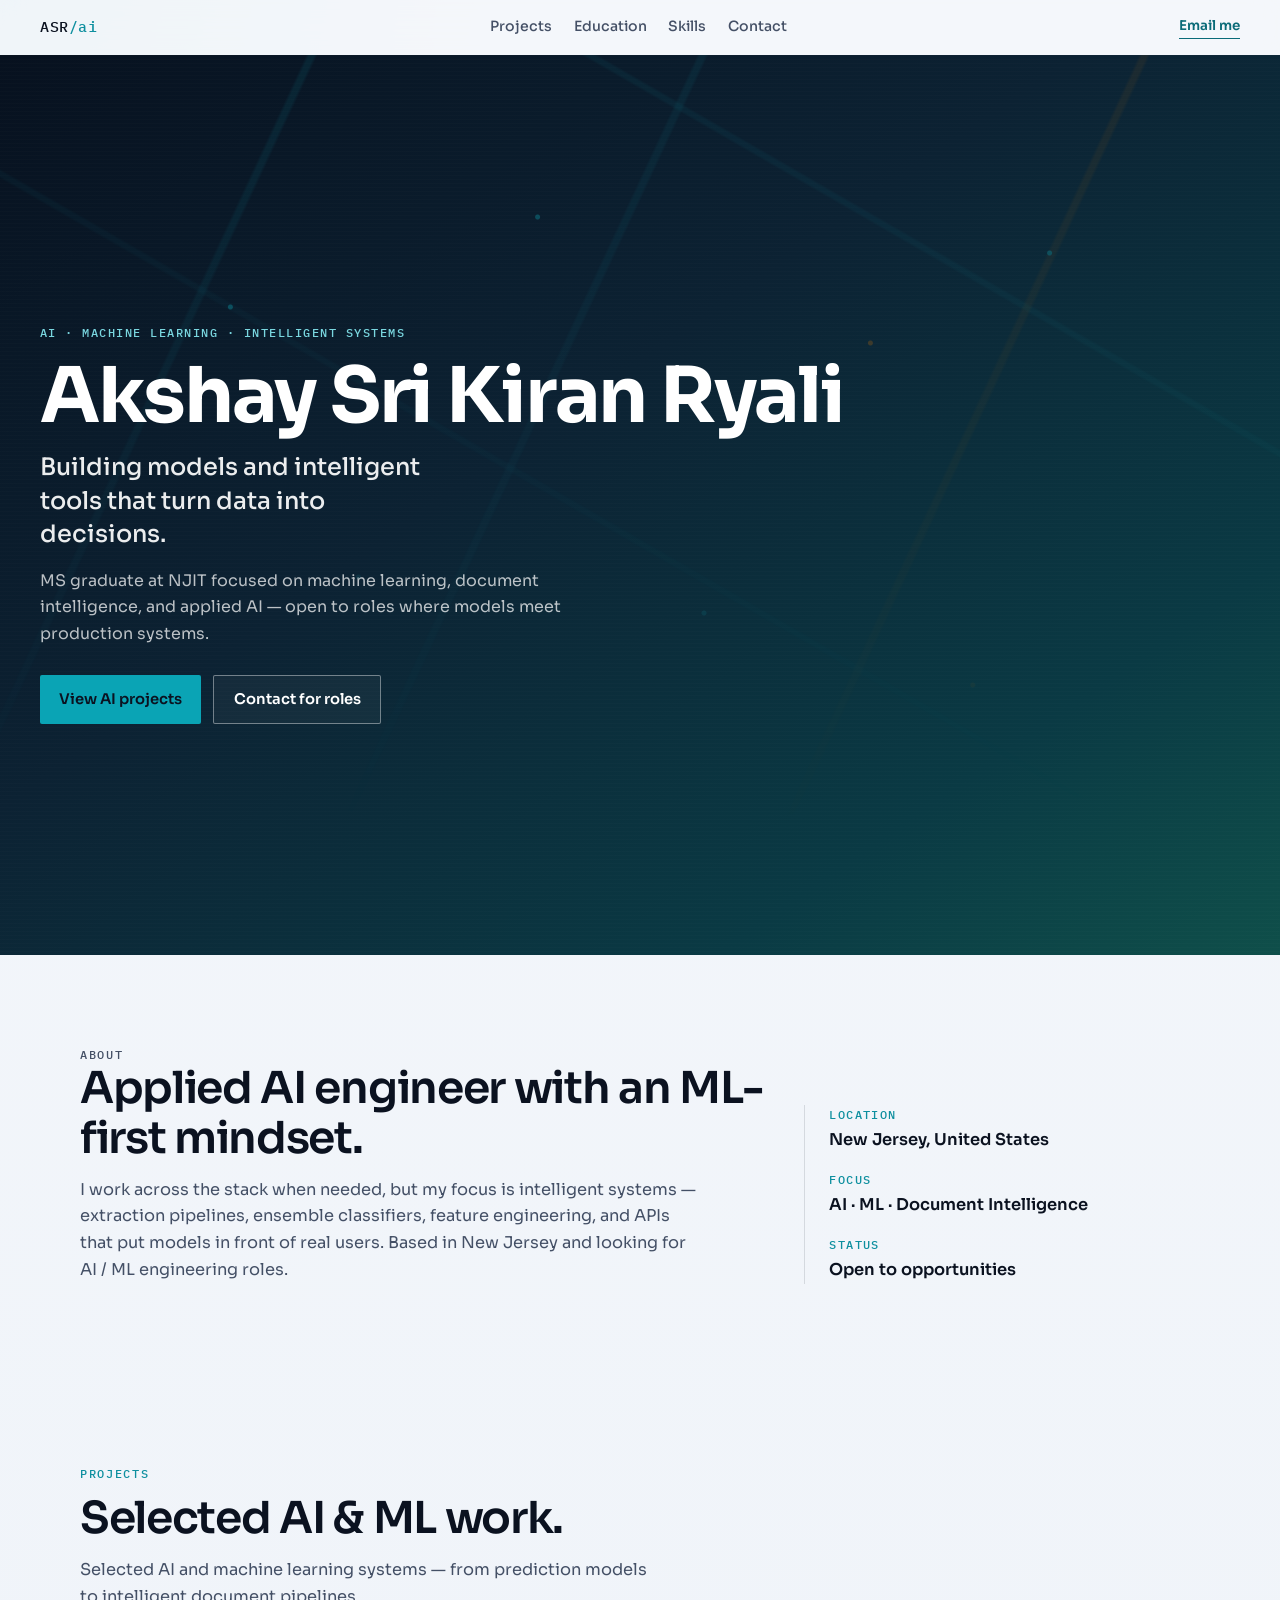
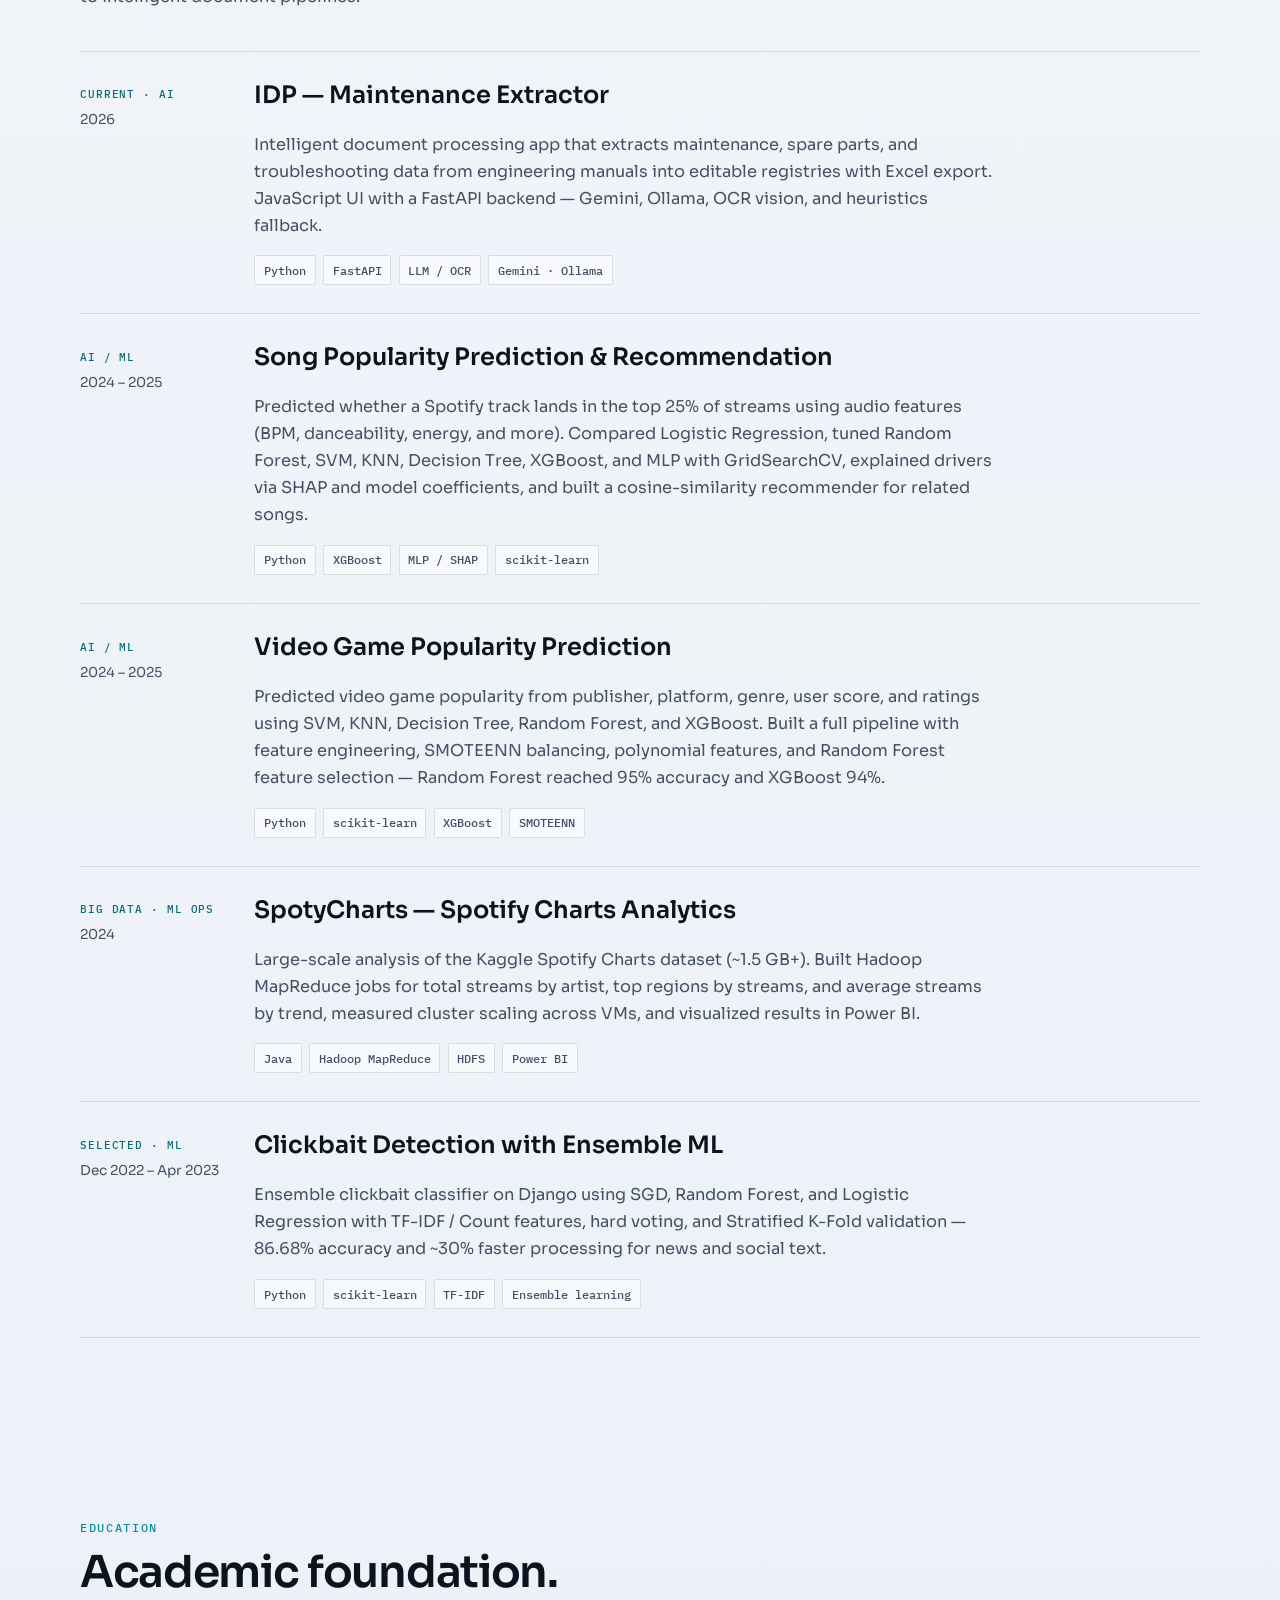
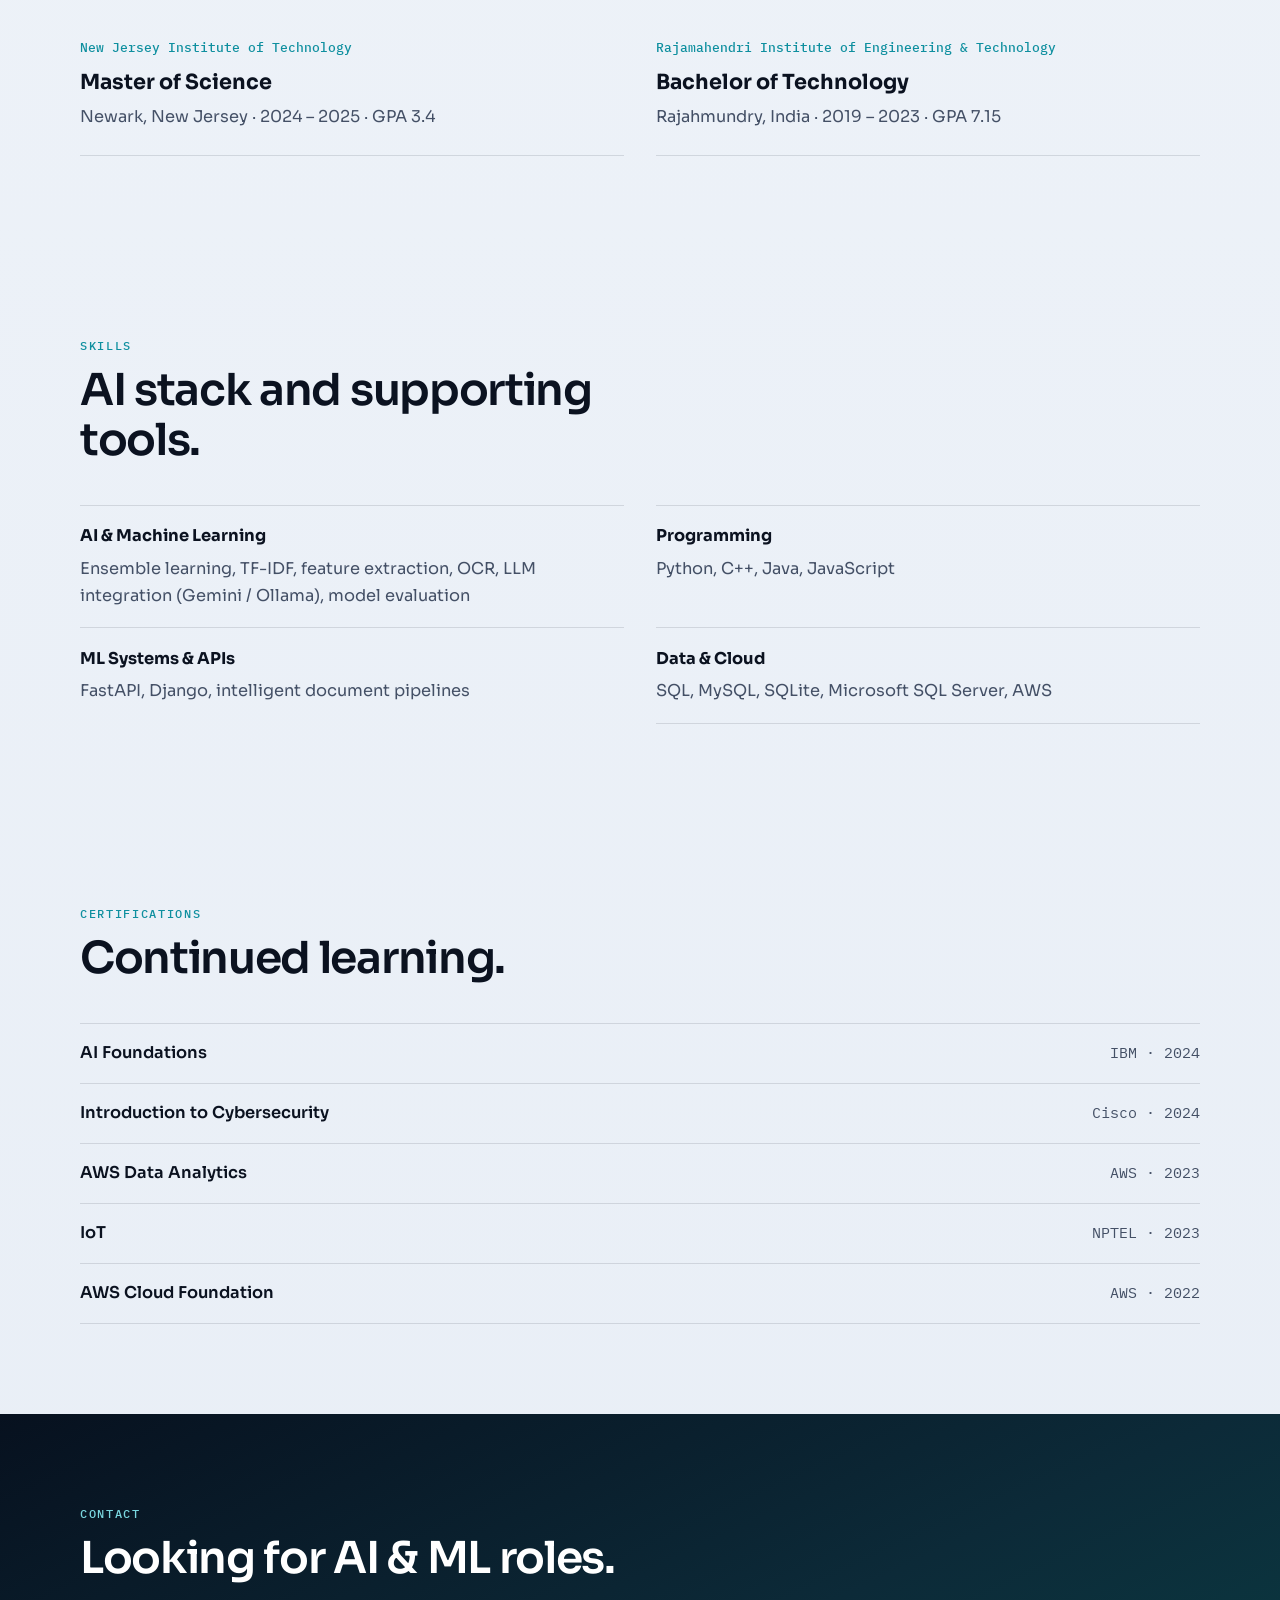
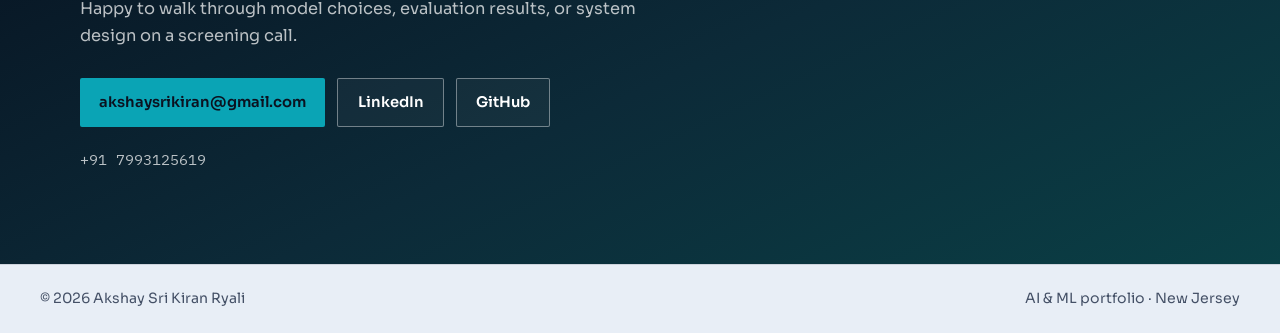
==== commit be0cc939: "Enrich song popularity project from Spotify report Clarify top-25% stream target, GridSearchCV tunin" ====
--- a/index.html
+++ b/index.html
@@ -143,11 +143,12 @@
                 >
               </h3>
               <p>
-                Predicted top-quartile Spotify stream popularity from audio
-                features (BPM, danceability, energy, and more) with Logistic
-                Regression, tuned Random Forest, SVM, KNN, Decision Tree,
-                XGBoost, and MLP. Added SHAP explanations and a cosine-similarity
-                recommender for related tracks.
+                Predicted whether a Spotify track lands in the top 25% of streams
+                using audio features (BPM, danceability, energy, and more).
+                Compared Logistic Regression, tuned Random Forest, SVM, KNN,
+                Decision Tree, XGBoost, and MLP with GridSearchCV, explained
+                drivers via SHAP and model coefficients, and built a
+                cosine-similarity recommender for related songs.
               </p>
               <ul class="tech">
                 <li>Python</li>
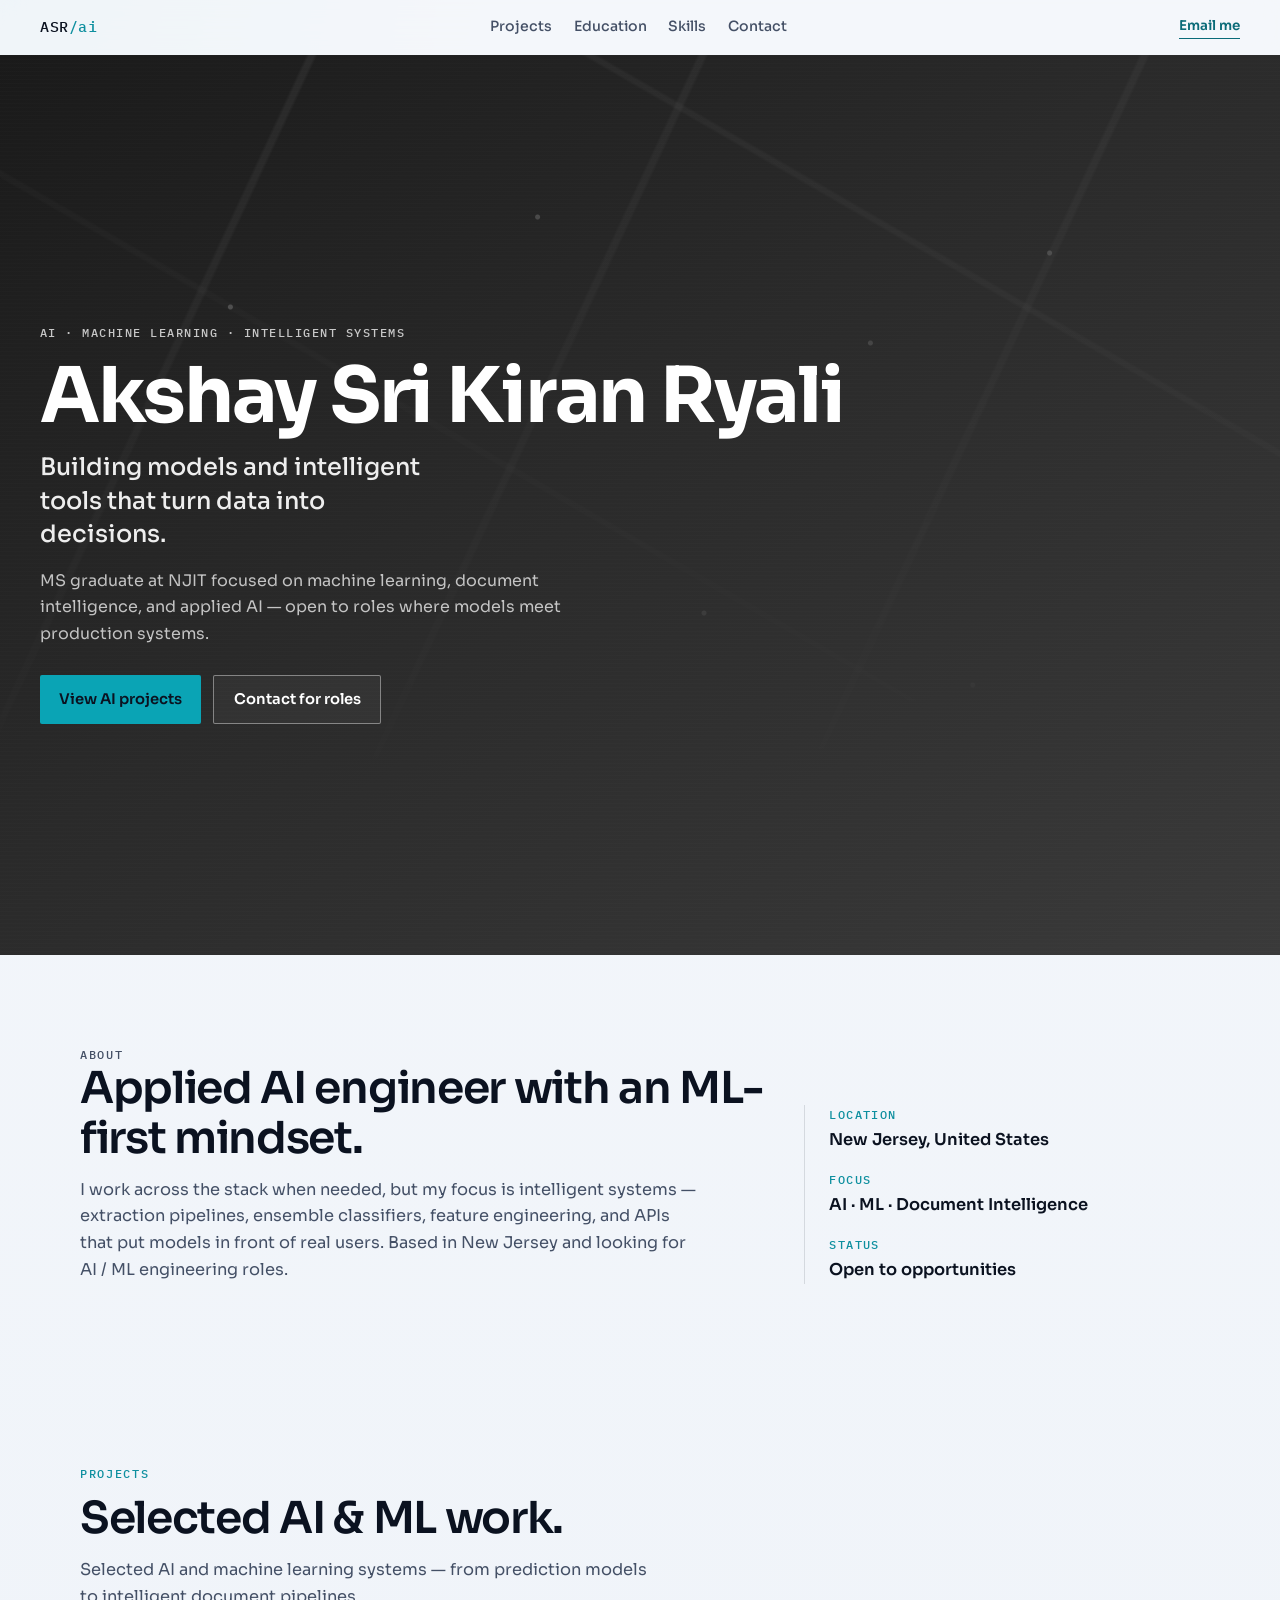
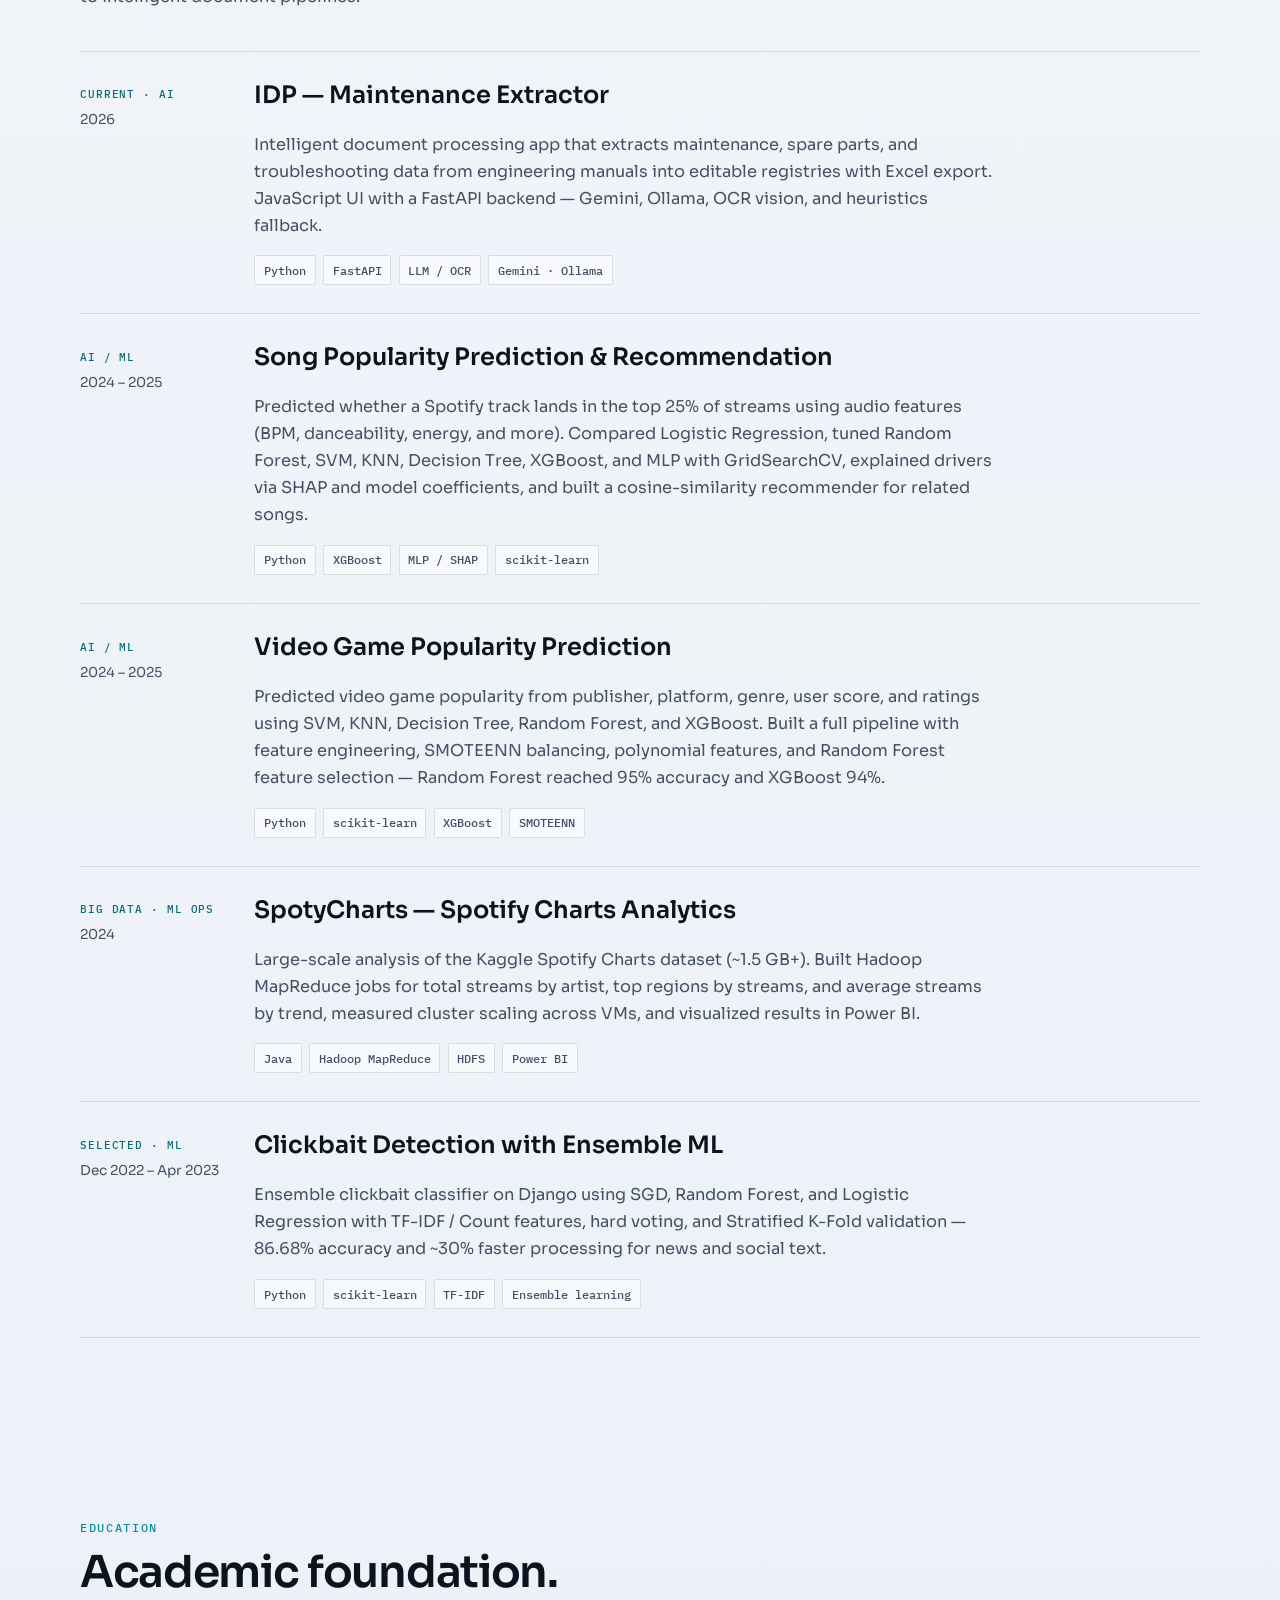
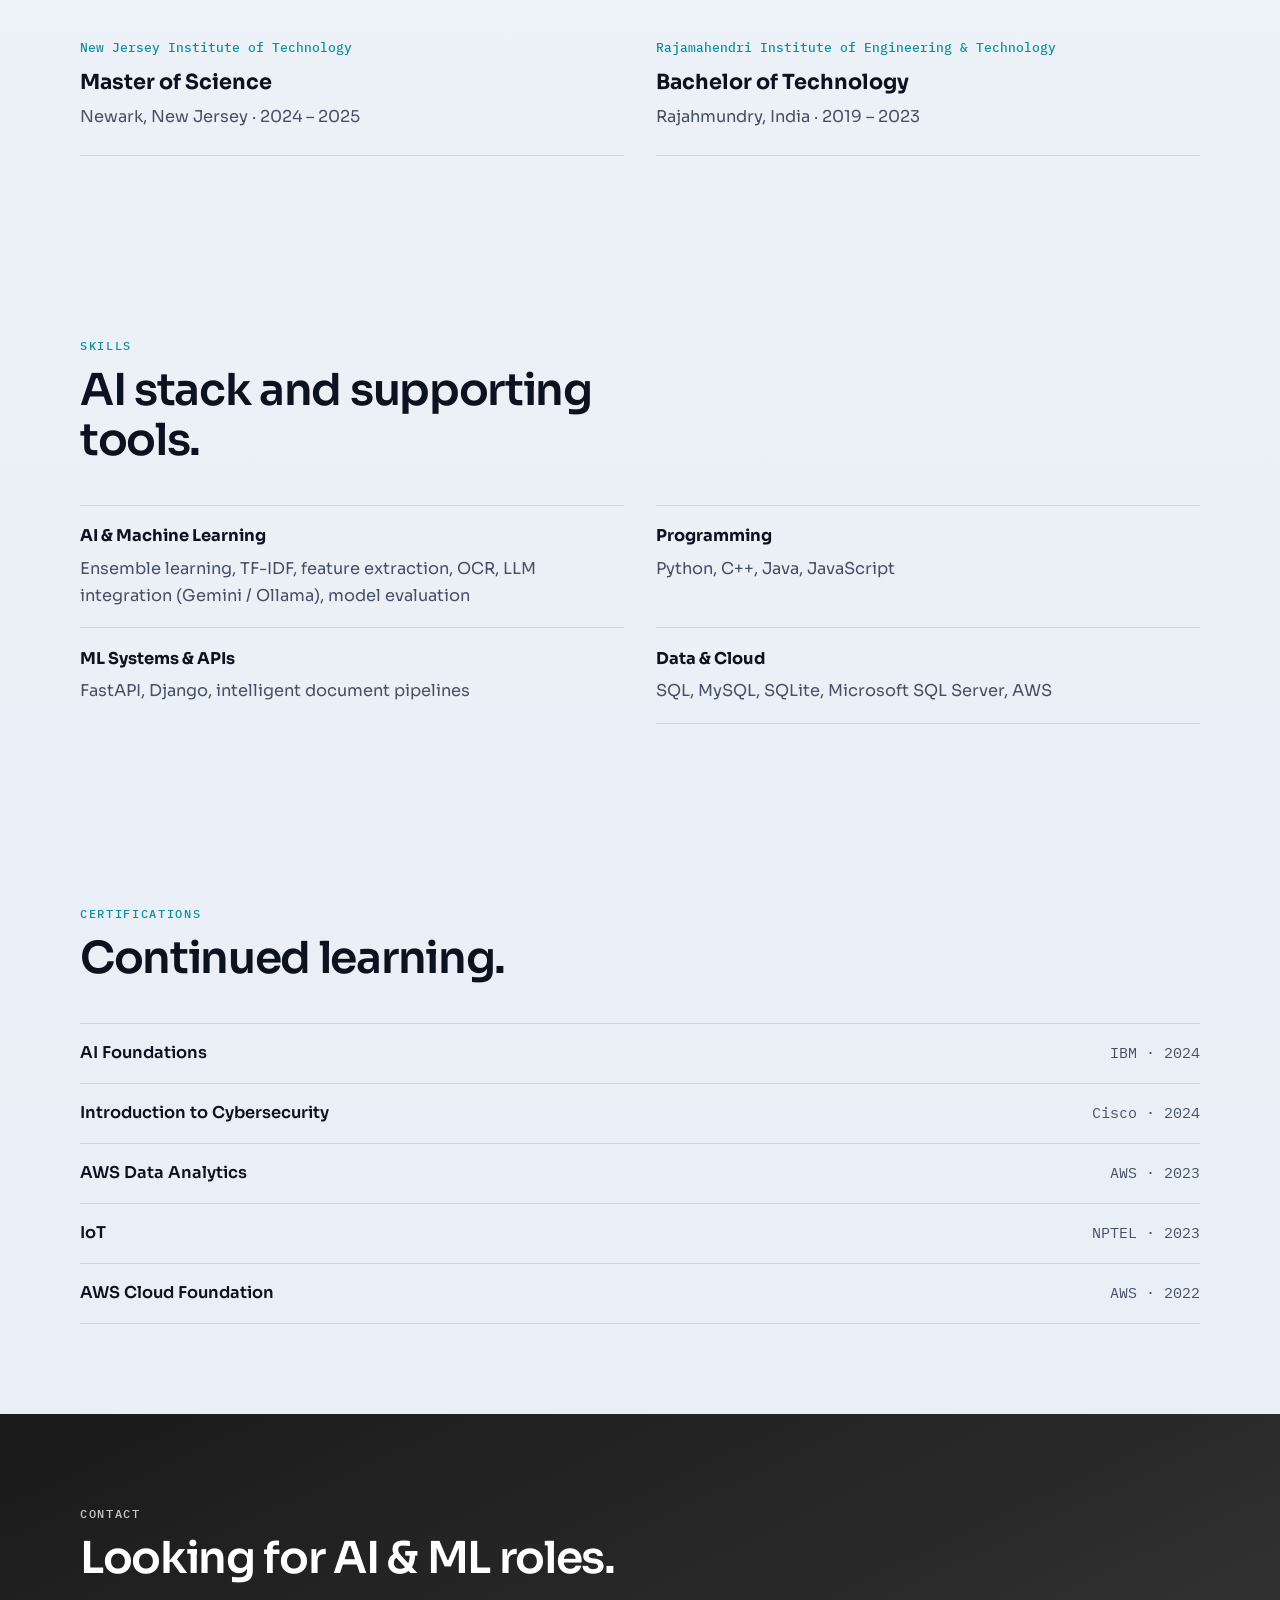
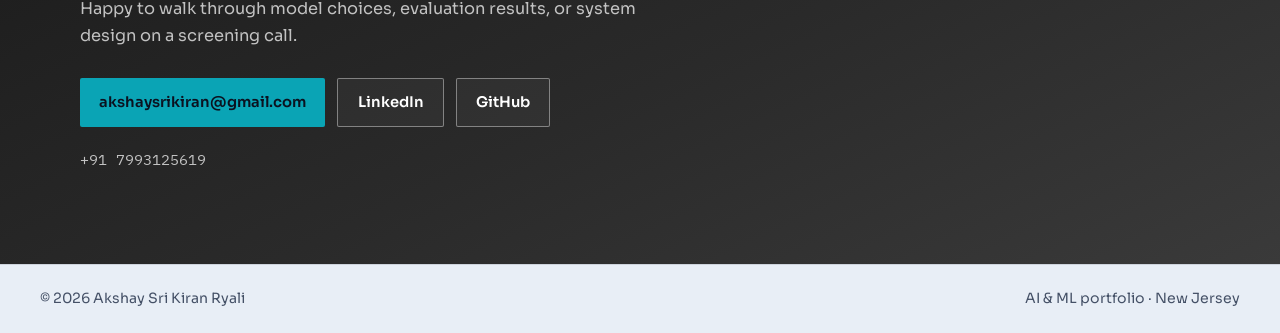
==== commit 146e712d: "Remove GPAs and switch hero to dark grey Drop education GPA scores and recolor the hero/contact back" ====
--- a/index.html
+++ b/index.html
@@ -259,16 +259,14 @@
             <article class="edu" data-reveal>
               <p class="edu-school">New Jersey Institute of Technology</p>
               <h3>Master of Science</h3>
-              <p class="edu-detail">Newark, New Jersey · 2024 – 2025 · GPA 3.4</p>
+              <p class="edu-detail">Newark, New Jersey · 2024 – 2025</p>
             </article>
             <article class="edu" data-reveal>
               <p class="edu-school">
                 Rajamahendri Institute of Engineering &amp; Technology
               </p>
               <h3>Bachelor of Technology</h3>
-              <p class="edu-detail">
-                Rajahmundry, India · 2019 – 2023 · GPA 7.15
-              </p>
+              <p class="edu-detail">Rajahmundry, India · 2019 – 2023</p>
             </article>
           </div>
         </div>
--- a/css/styles.css
+++ b/css/styles.css
@@ -136,37 +136,37 @@
   inset: 0;
   z-index: 0;
   background:
-    linear-gradient(145deg, #07111f 0%, #0c2233 42%, #0a3a44 78%, #0f4f4a 100%);
+    linear-gradient(145deg, #1a1a1a 0%, #2a2a2a 45%, #3a3a3a 100%);
 }
 
 .hero-nodes {
   position: absolute;
   inset: 0;
-  opacity: 0.55;
+  opacity: 0.5;
   background-image:
-    radial-gradient(circle at 18% 28%, rgba(14, 196, 210, 0.9) 0 2px, transparent 3px),
-    radial-gradient(circle at 42% 18%, rgba(14, 196, 210, 0.7) 0 2px, transparent 3px),
-    radial-gradient(circle at 68% 32%, rgba(217, 119, 6, 0.75) 0 2px, transparent 3px),
-    radial-gradient(circle at 82% 22%, rgba(14, 196, 210, 0.65) 0 2px, transparent 3px),
-    radial-gradient(circle at 28% 58%, rgba(14, 196, 210, 0.55) 0 2px, transparent 3px),
-    radial-gradient(circle at 55% 62%, rgba(14, 196, 210, 0.7) 0 2px, transparent 3px),
-    radial-gradient(circle at 76% 70%, rgba(217, 119, 6, 0.55) 0 2px, transparent 3px),
+    radial-gradient(circle at 18% 28%, rgba(200, 200, 200, 0.85) 0 2px, transparent 3px),
+    radial-gradient(circle at 42% 18%, rgba(180, 180, 180, 0.7) 0 2px, transparent 3px),
+    radial-gradient(circle at 68% 32%, rgba(160, 160, 160, 0.75) 0 2px, transparent 3px),
+    radial-gradient(circle at 82% 22%, rgba(190, 190, 190, 0.65) 0 2px, transparent 3px),
+    radial-gradient(circle at 28% 58%, rgba(170, 170, 170, 0.55) 0 2px, transparent 3px),
+    radial-gradient(circle at 55% 62%, rgba(200, 200, 200, 0.7) 0 2px, transparent 3px),
+    radial-gradient(circle at 76% 70%, rgba(150, 150, 150, 0.55) 0 2px, transparent 3px),
     linear-gradient(
       115deg,
       transparent 0 18%,
-      rgba(14, 196, 210, 0.18) 18.2% 18.5%,
+      rgba(220, 220, 220, 0.14) 18.2% 18.5%,
       transparent 18.7% 41%,
-      rgba(14, 196, 210, 0.14) 41.2% 41.5%,
+      rgba(200, 200, 200, 0.12) 41.2% 41.5%,
       transparent 41.7% 67%,
-      rgba(217, 119, 6, 0.16) 67.2% 67.5%,
+      rgba(180, 180, 180, 0.12) 67.2% 67.5%,
       transparent 67.7%
     ),
     linear-gradient(
       210deg,
       transparent 0 24%,
-      rgba(14, 196, 210, 0.12) 24.2% 24.45%,
+      rgba(210, 210, 210, 0.1) 24.2% 24.45%,
       transparent 24.65% 52%,
-      rgba(14, 196, 210, 0.1) 52.2% 52.45%,
+      rgba(190, 190, 190, 0.08) 52.2% 52.45%,
       transparent 52.65%
     );
   mask-image: linear-gradient(180deg, rgba(0, 0, 0, 0.9), transparent 88%);
@@ -201,7 +201,7 @@
   font-weight: 500;
   letter-spacing: 0.12em;
   text-transform: uppercase;
-  color: #7ad7e0;
+  color: #c8c8c8;
 }
 
 .hero-brand {
@@ -517,12 +517,12 @@
 }
 
 .contact {
-  background: linear-gradient(155deg, #07111f 0%, #0c2a38 55%, #0a3f45 100%);
+  background: linear-gradient(155deg, #1a1a1a 0%, #2a2a2a 55%, #3a3a3a 100%);
   color: var(--white);
 }
 
 .contact .eyebrow {
-  color: #7ad7e0;
+  color: #c8c8c8;
 }
 
 .contact .section-lede {
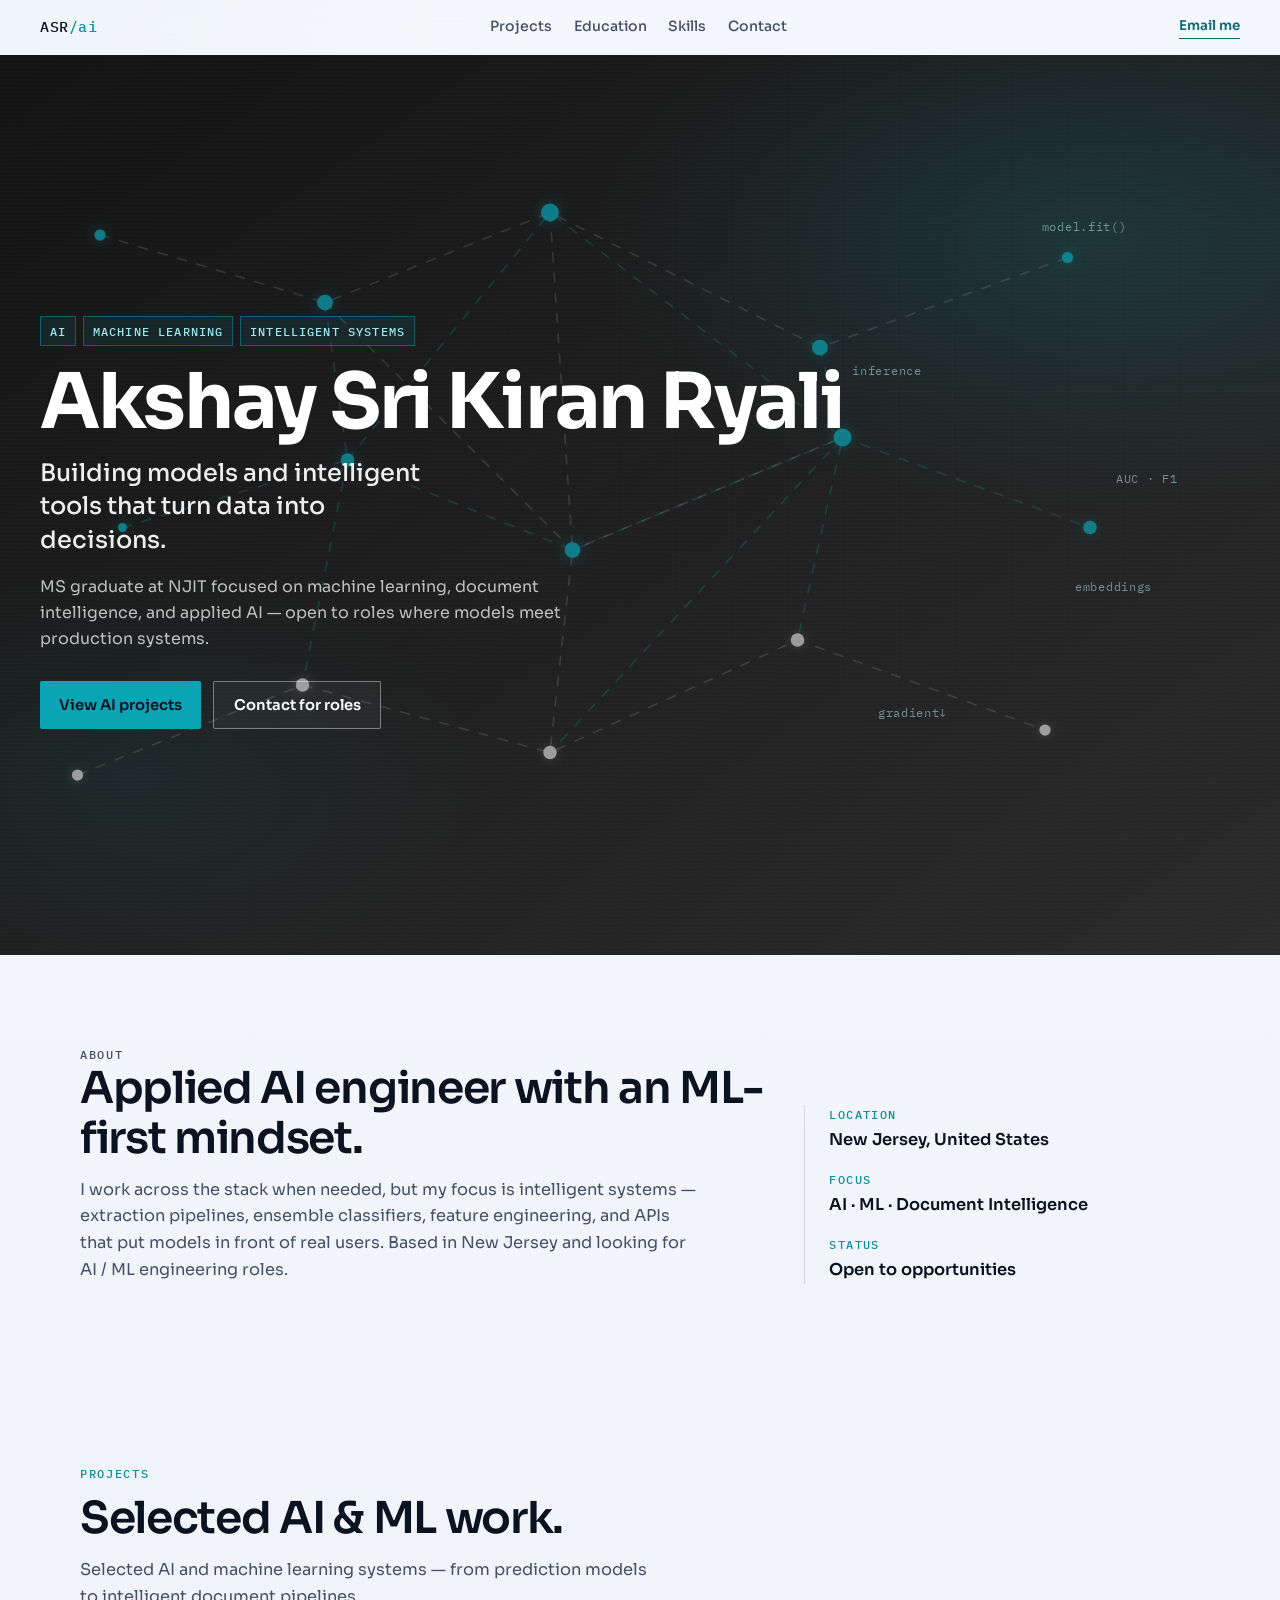
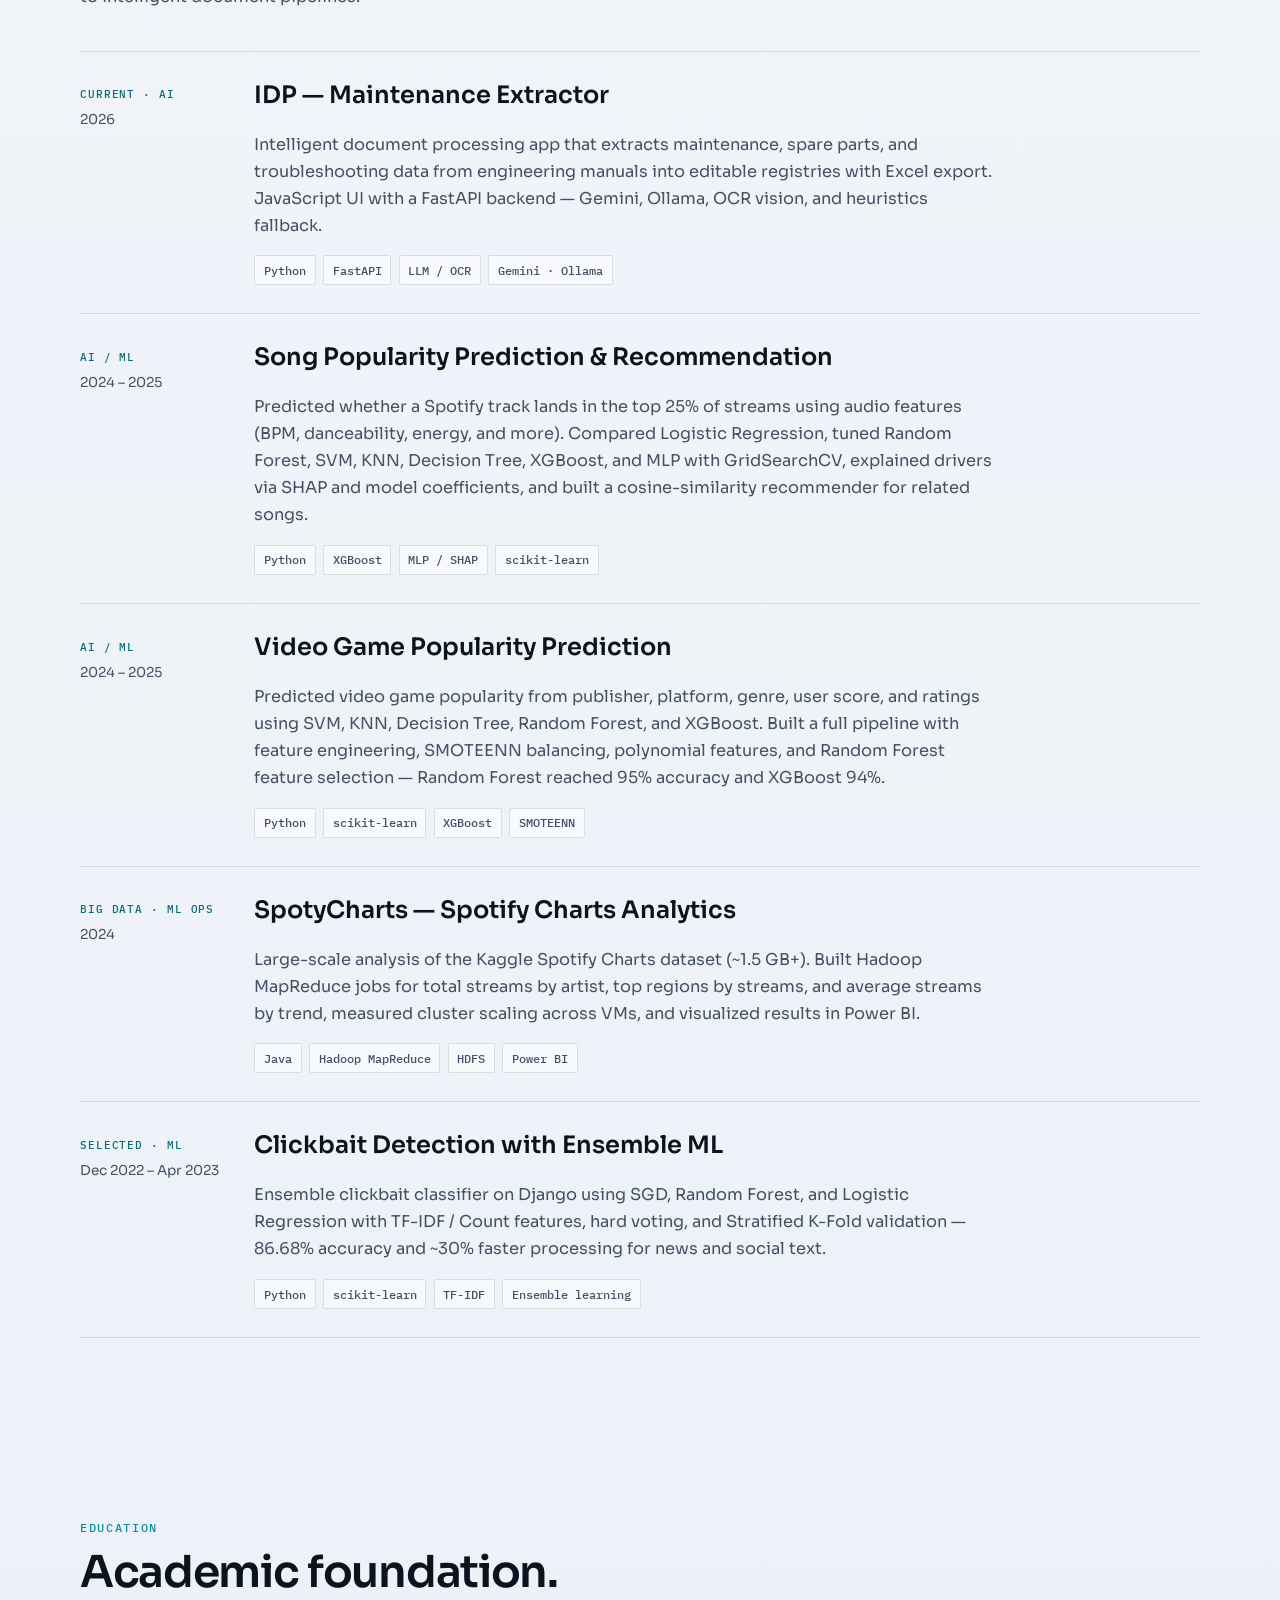
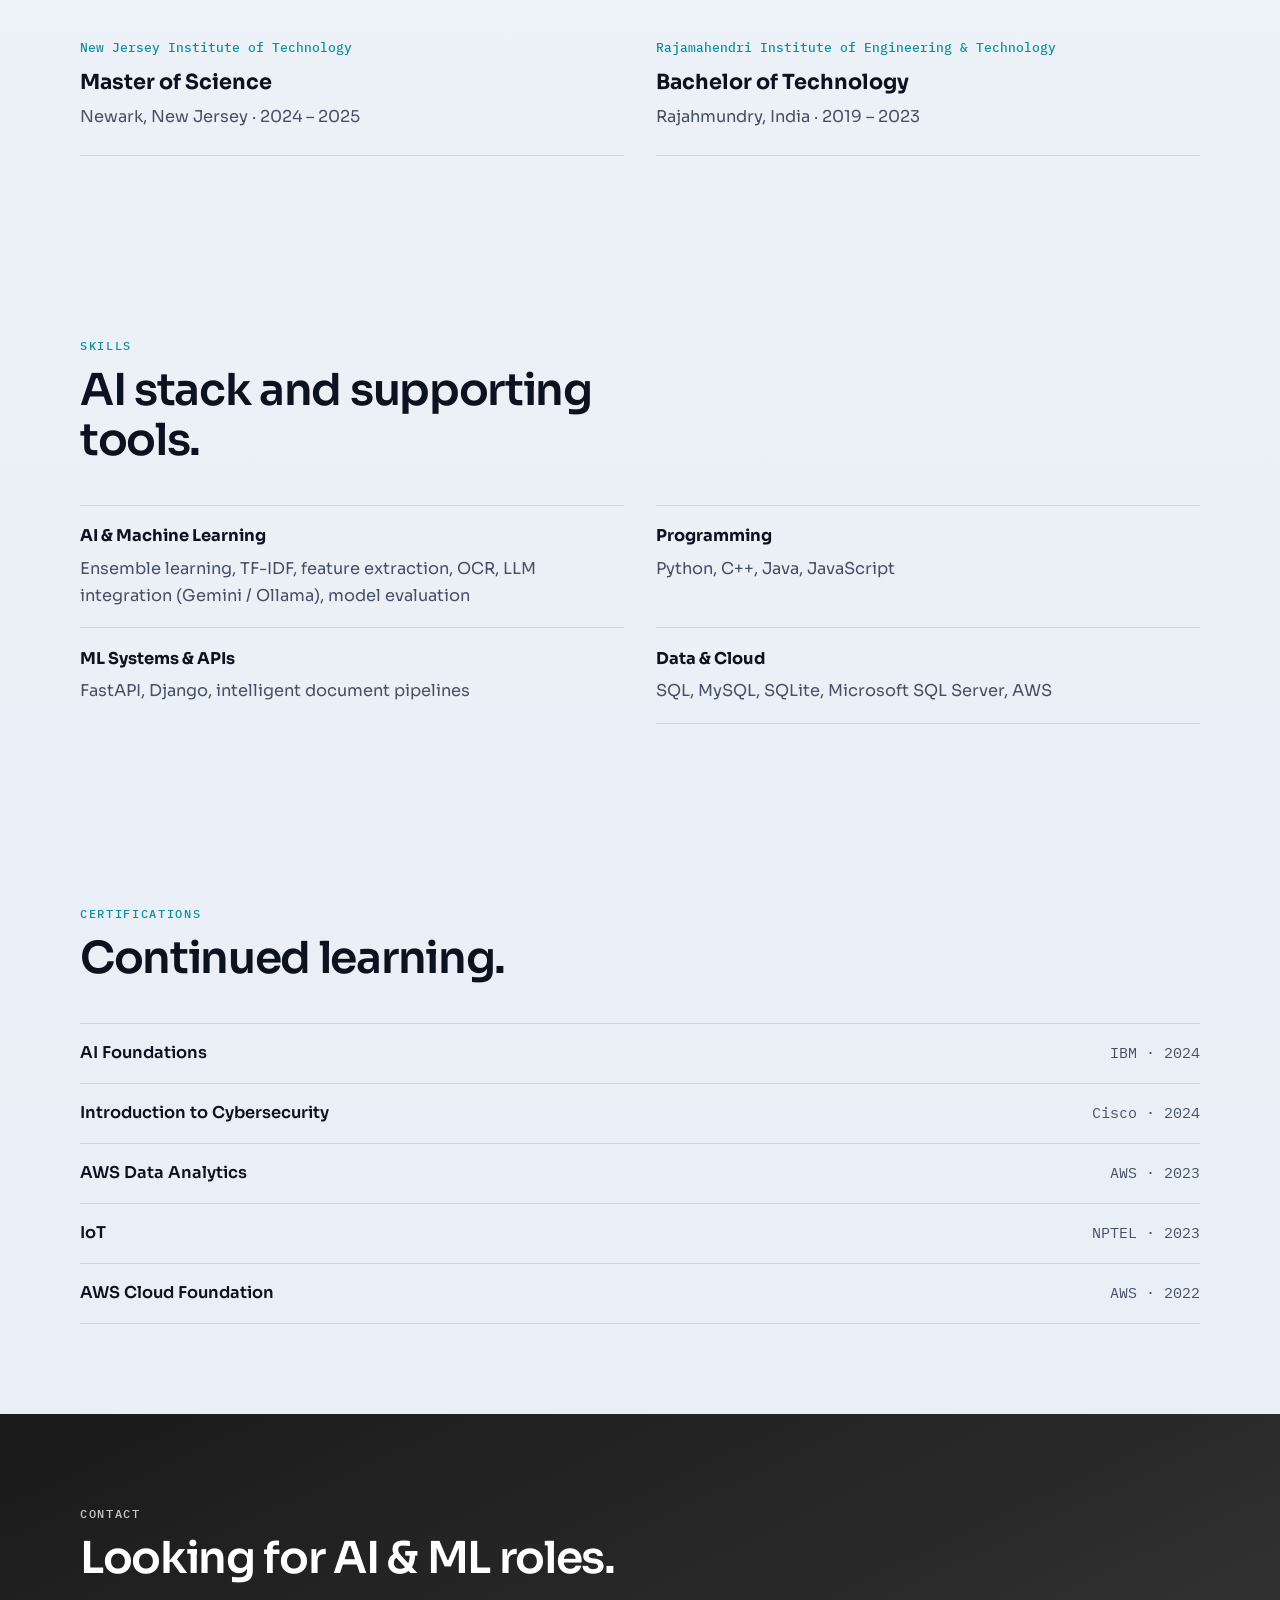
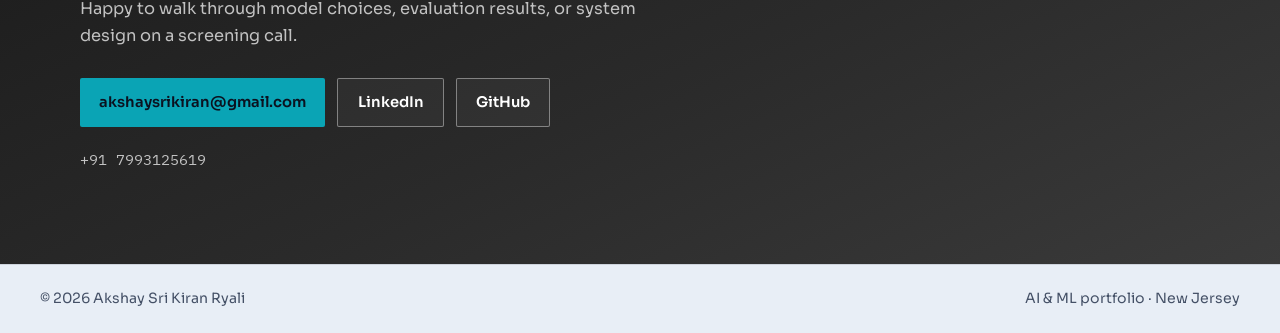
==== commit cd7237cf: "Make hero an AI/ML neural-network theme Add SVG neural net, ML token labels, data grid, and cyan sig" ====
--- a/index.html
+++ b/index.html
@@ -33,11 +33,49 @@
     <main id="main">
       <section class="hero" id="top" aria-label="Introduction">
         <div class="hero-media" aria-hidden="true">
-          <div class="hero-nodes"></div>
+          <div class="hero-grid-ml"></div>
+          <svg class="hero-net" viewBox="0 0 1200 800" preserveAspectRatio="xMidYMid slice">
+            <g class="net-links" fill="none" stroke-linecap="round">
+              <path d="M120 160 L320 220 L520 140 L760 260 L980 180" />
+              <path d="M140 420 L340 360 L540 440 L780 340 L1000 420" />
+              <path d="M100 640 L300 560 L520 620 L740 520 L960 600" />
+              <path d="M320 220 L340 360 L300 560" />
+              <path d="M520 140 L540 440 L520 620" />
+              <path d="M760 260 L780 340 L740 520" />
+              <path d="M320 220 L540 440 L780 340" />
+              <path d="M340 360 L520 140 L780 340 L520 620" />
+            </g>
+            <g class="net-nodes">
+              <circle cx="120" cy="160" r="5" />
+              <circle cx="140" cy="420" r="4" />
+              <circle cx="100" cy="640" r="5" />
+              <circle cx="320" cy="220" r="7" />
+              <circle cx="340" cy="360" r="6" />
+              <circle cx="300" cy="560" r="6" />
+              <circle cx="520" cy="140" r="8" />
+              <circle cx="540" cy="440" r="7" />
+              <circle cx="520" cy="620" r="6" />
+              <circle cx="760" cy="260" r="7" />
+              <circle cx="780" cy="340" r="8" />
+              <circle cx="740" cy="520" r="6" />
+              <circle cx="980" cy="180" r="5" />
+              <circle cx="1000" cy="420" r="6" />
+              <circle cx="960" cy="600" r="5" />
+            </g>
+          </svg>
           <div class="hero-scan"></div>
+          <div class="hero-tokens">
+            <span>model.fit()</span>
+            <span>inference</span>
+            <span>embeddings</span>
+            <span>gradient↓</span>
+            <span>AUC · F1</span>
+          </div>
         </div>
         <div class="hero-content">
-          <p class="hero-kicker" data-reveal>AI · Machine Learning · Intelligent Systems</p>
+          <p class="hero-kicker" data-reveal>
+            <span>AI</span><span>Machine Learning</span><span>Intelligent Systems</span>
+          </p>
           <p class="hero-brand" data-reveal>Akshay Sri Kiran Ryali</p>
           <h1 class="hero-title" data-reveal>
             Building models and intelligent tools that turn data into decisions.
--- a/css/styles.css
+++ b/css/styles.css
@@ -136,41 +136,58 @@
   inset: 0;
   z-index: 0;
   background:
-    linear-gradient(145deg, #1a1a1a 0%, #2a2a2a 45%, #3a3a3a 100%);
-}
-
-.hero-nodes {
+    radial-gradient(900px 500px at 85% 20%, rgba(14, 164, 181, 0.16), transparent 55%),
+    radial-gradient(700px 420px at 10% 80%, rgba(14, 164, 181, 0.08), transparent 50%),
+    linear-gradient(145deg, #141414 0%, #1f1f1f 48%, #2b2b2b 100%);
+}
+
+.hero-grid-ml {
   position: absolute;
   inset: 0;
-  opacity: 0.5;
+  opacity: 0.35;
   background-image:
-    radial-gradient(circle at 18% 28%, rgba(200, 200, 200, 0.85) 0 2px, transparent 3px),
-    radial-gradient(circle at 42% 18%, rgba(180, 180, 180, 0.7) 0 2px, transparent 3px),
-    radial-gradient(circle at 68% 32%, rgba(160, 160, 160, 0.75) 0 2px, transparent 3px),
-    radial-gradient(circle at 82% 22%, rgba(190, 190, 190, 0.65) 0 2px, transparent 3px),
-    radial-gradient(circle at 28% 58%, rgba(170, 170, 170, 0.55) 0 2px, transparent 3px),
-    radial-gradient(circle at 55% 62%, rgba(200, 200, 200, 0.7) 0 2px, transparent 3px),
-    radial-gradient(circle at 76% 70%, rgba(150, 150, 150, 0.55) 0 2px, transparent 3px),
-    linear-gradient(
-      115deg,
-      transparent 0 18%,
-      rgba(220, 220, 220, 0.14) 18.2% 18.5%,
-      transparent 18.7% 41%,
-      rgba(200, 200, 200, 0.12) 41.2% 41.5%,
-      transparent 41.7% 67%,
-      rgba(180, 180, 180, 0.12) 67.2% 67.5%,
-      transparent 67.7%
-    ),
-    linear-gradient(
-      210deg,
-      transparent 0 24%,
-      rgba(210, 210, 210, 0.1) 24.2% 24.45%,
-      transparent 24.65% 52%,
-      rgba(190, 190, 190, 0.08) 52.2% 52.45%,
-      transparent 52.65%
-    );
-  mask-image: linear-gradient(180deg, rgba(0, 0, 0, 0.9), transparent 88%);
-  animation: nodes-pulse 8s var(--ease) infinite alternate;
+    linear-gradient(rgba(255, 255, 255, 0.045) 1px, transparent 1px),
+    linear-gradient(90deg, rgba(255, 255, 255, 0.045) 1px, transparent 1px);
+  background-size: 56px 56px;
+  mask-image: radial-gradient(circle at 70% 35%, #000 0%, transparent 72%);
+  animation: grid-drift 24s linear infinite;
+}
+
+.hero-net {
+  position: absolute;
+  inset: 0;
+  width: 100%;
+  height: 100%;
+  opacity: 0.7;
+  pointer-events: none;
+}
+
+.hero-net .net-links path {
+  stroke: rgba(14, 164, 181, 0.35);
+  stroke-width: 1.4;
+  stroke-dasharray: 8 10;
+  animation: link-flow 7s linear infinite;
+}
+
+.hero-net .net-links path:nth-child(odd) {
+  animation-duration: 9s;
+  stroke: rgba(180, 180, 180, 0.28);
+}
+
+.hero-net .net-nodes circle {
+  fill: #0aa4b5;
+  filter: drop-shadow(0 0 6px rgba(14, 164, 181, 0.45));
+  animation: node-pulse 3.2s var(--ease) infinite alternate;
+}
+
+.hero-net .net-nodes circle:nth-child(3n) {
+  fill: #d0d0d0;
+  filter: drop-shadow(0 0 5px rgba(255, 255, 255, 0.25));
+  animation-delay: -1s;
+}
+
+.hero-net .net-nodes circle:nth-child(4n) {
+  animation-delay: -2s;
 }
 
 .hero-scan {
@@ -180,12 +197,34 @@
     0deg,
     transparent,
     transparent 3px,
-    rgba(255, 255, 255, 0.015) 3px,
-    rgba(255, 255, 255, 0.015) 4px
+    rgba(255, 255, 255, 0.012) 3px,
+    rgba(255, 255, 255, 0.012) 4px
   );
-  opacity: 0.7;
+  opacity: 0.65;
   animation: scan-drift 18s linear infinite;
 }
+
+.hero-tokens {
+  position: absolute;
+  inset: 0;
+  pointer-events: none;
+  font-family: var(--font-mono);
+  font-size: 0.72rem;
+  letter-spacing: 0.06em;
+  color: rgba(180, 230, 236, 0.55);
+}
+
+.hero-tokens span {
+  position: absolute;
+  white-space: nowrap;
+  animation: token-float 10s var(--ease) infinite alternate;
+}
+
+.hero-tokens span:nth-child(1) { top: 18%; right: 12%; animation-delay: 0s; }
+.hero-tokens span:nth-child(2) { top: 34%; right: 28%; animation-delay: -2s; }
+.hero-tokens span:nth-child(3) { top: 58%; right: 10%; animation-delay: -4s; }
+.hero-tokens span:nth-child(4) { top: 72%; right: 26%; animation-delay: -1s; }
+.hero-tokens span:nth-child(5) { top: 46%; right: 8%; animation-delay: -3s; }
 
 .hero-content {
   position: relative;
@@ -195,13 +234,22 @@
 }
 
 .hero-kicker {
-  margin: 0 0 1rem;
-  font-family: var(--font-mono);
-  font-size: 0.78rem;
-  font-weight: 500;
-  letter-spacing: 0.12em;
+  display: flex;
+  flex-wrap: wrap;
+  gap: 0.45rem;
+  margin: 0 0 1.1rem;
+}
+
+.hero-kicker span {
+  font-family: var(--font-mono);
+  font-size: 0.72rem;
+  font-weight: 500;
+  letter-spacing: 0.1em;
   text-transform: uppercase;
-  color: #c8c8c8;
+  color: #9ee7ef;
+  border: 1px solid rgba(14, 164, 181, 0.45);
+  background: rgba(14, 164, 181, 0.1);
+  padding: 0.28rem 0.55rem;
 }
 
 .hero-brand {
@@ -671,6 +719,13 @@
   }
 }
 
+
+@media (max-width: 719px) {
+  .hero-tokens {
+    display: none;
+  }
+}
+
 @media (prefers-reduced-motion: reduce) {
   html {
     scroll-behavior: auto;
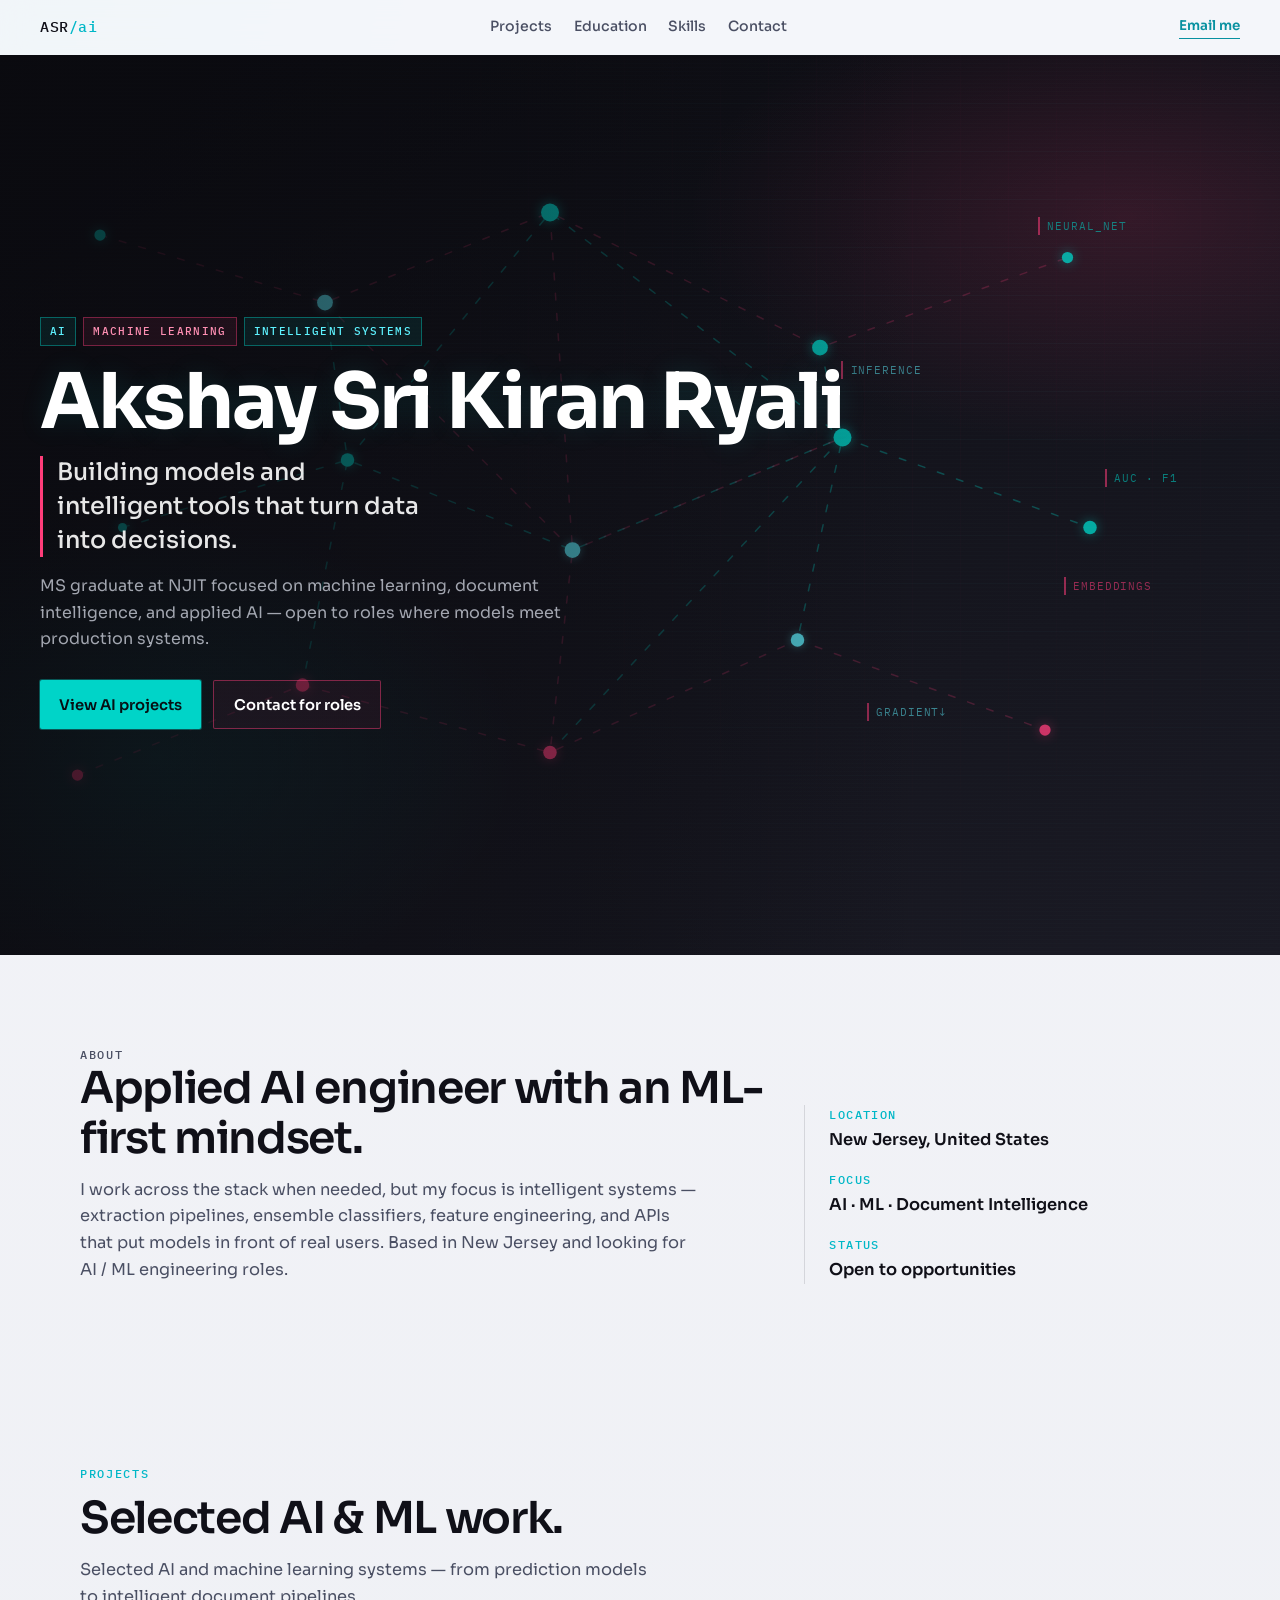
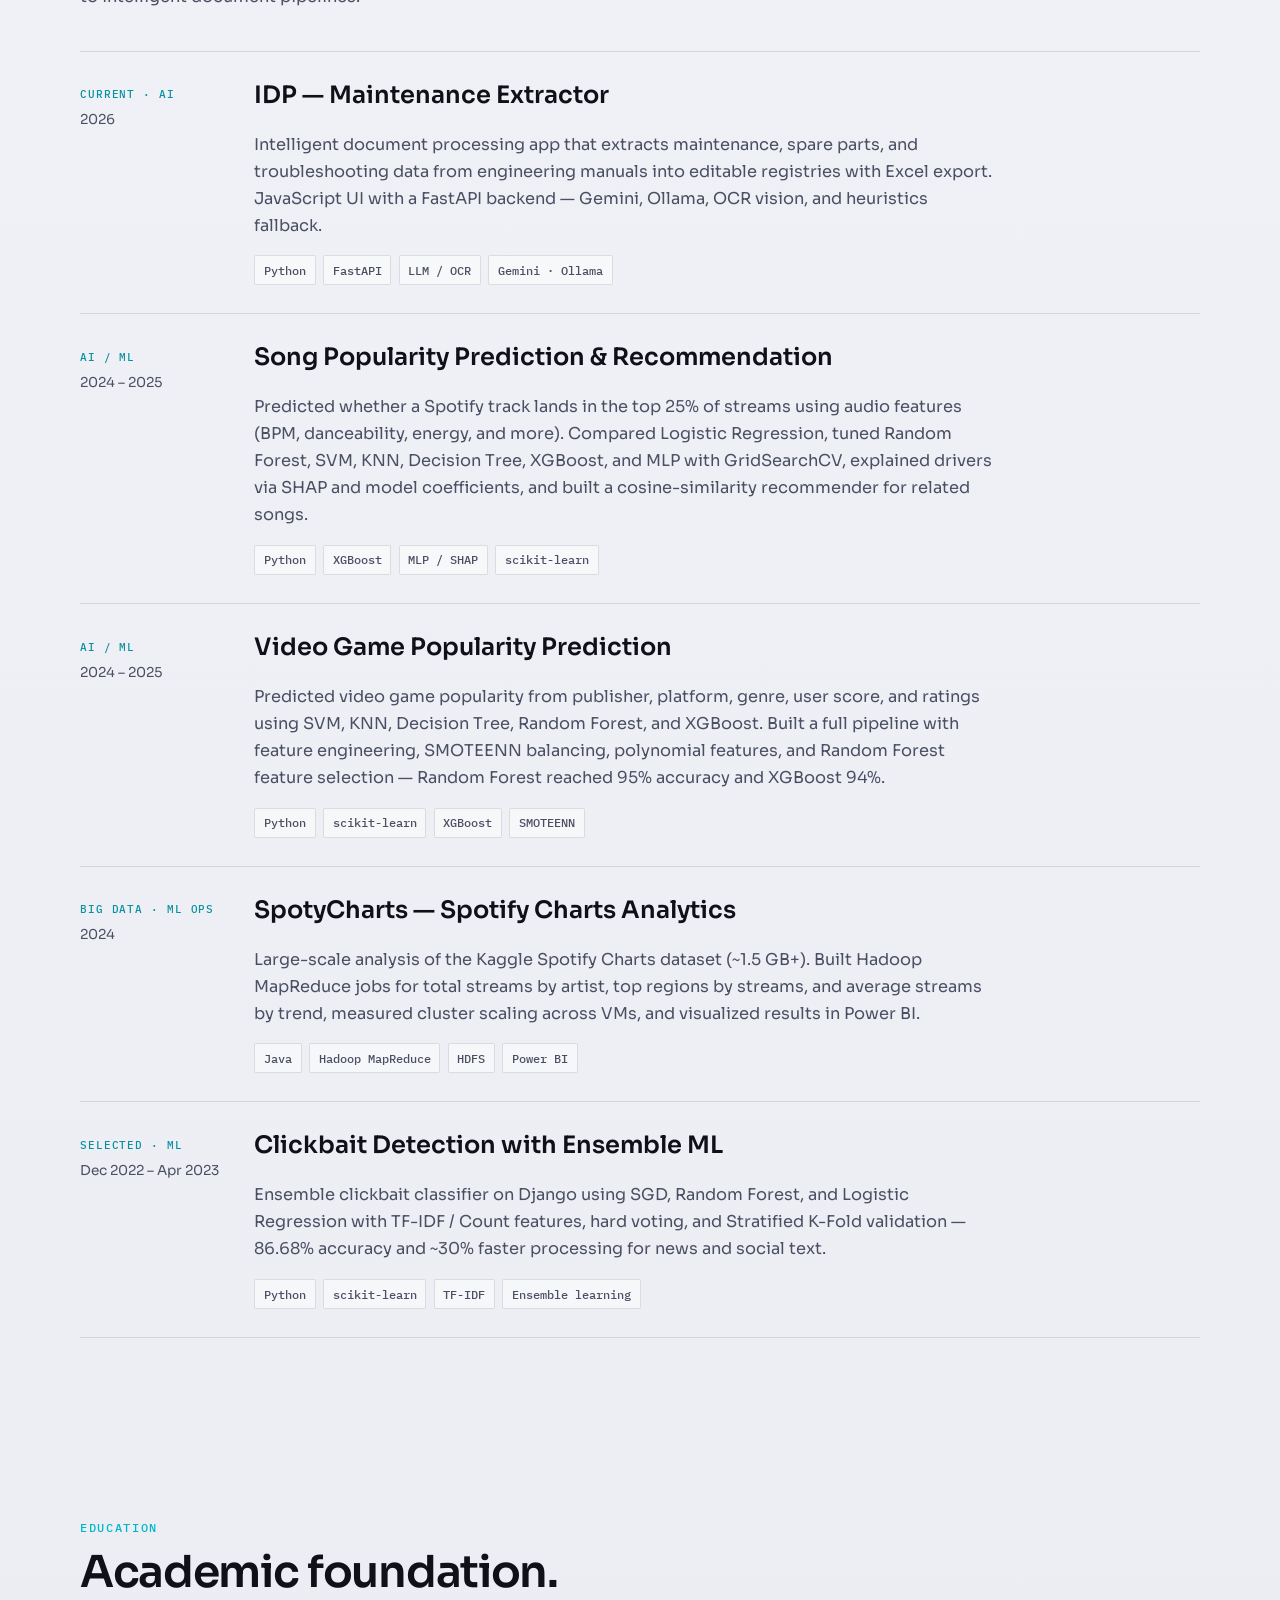
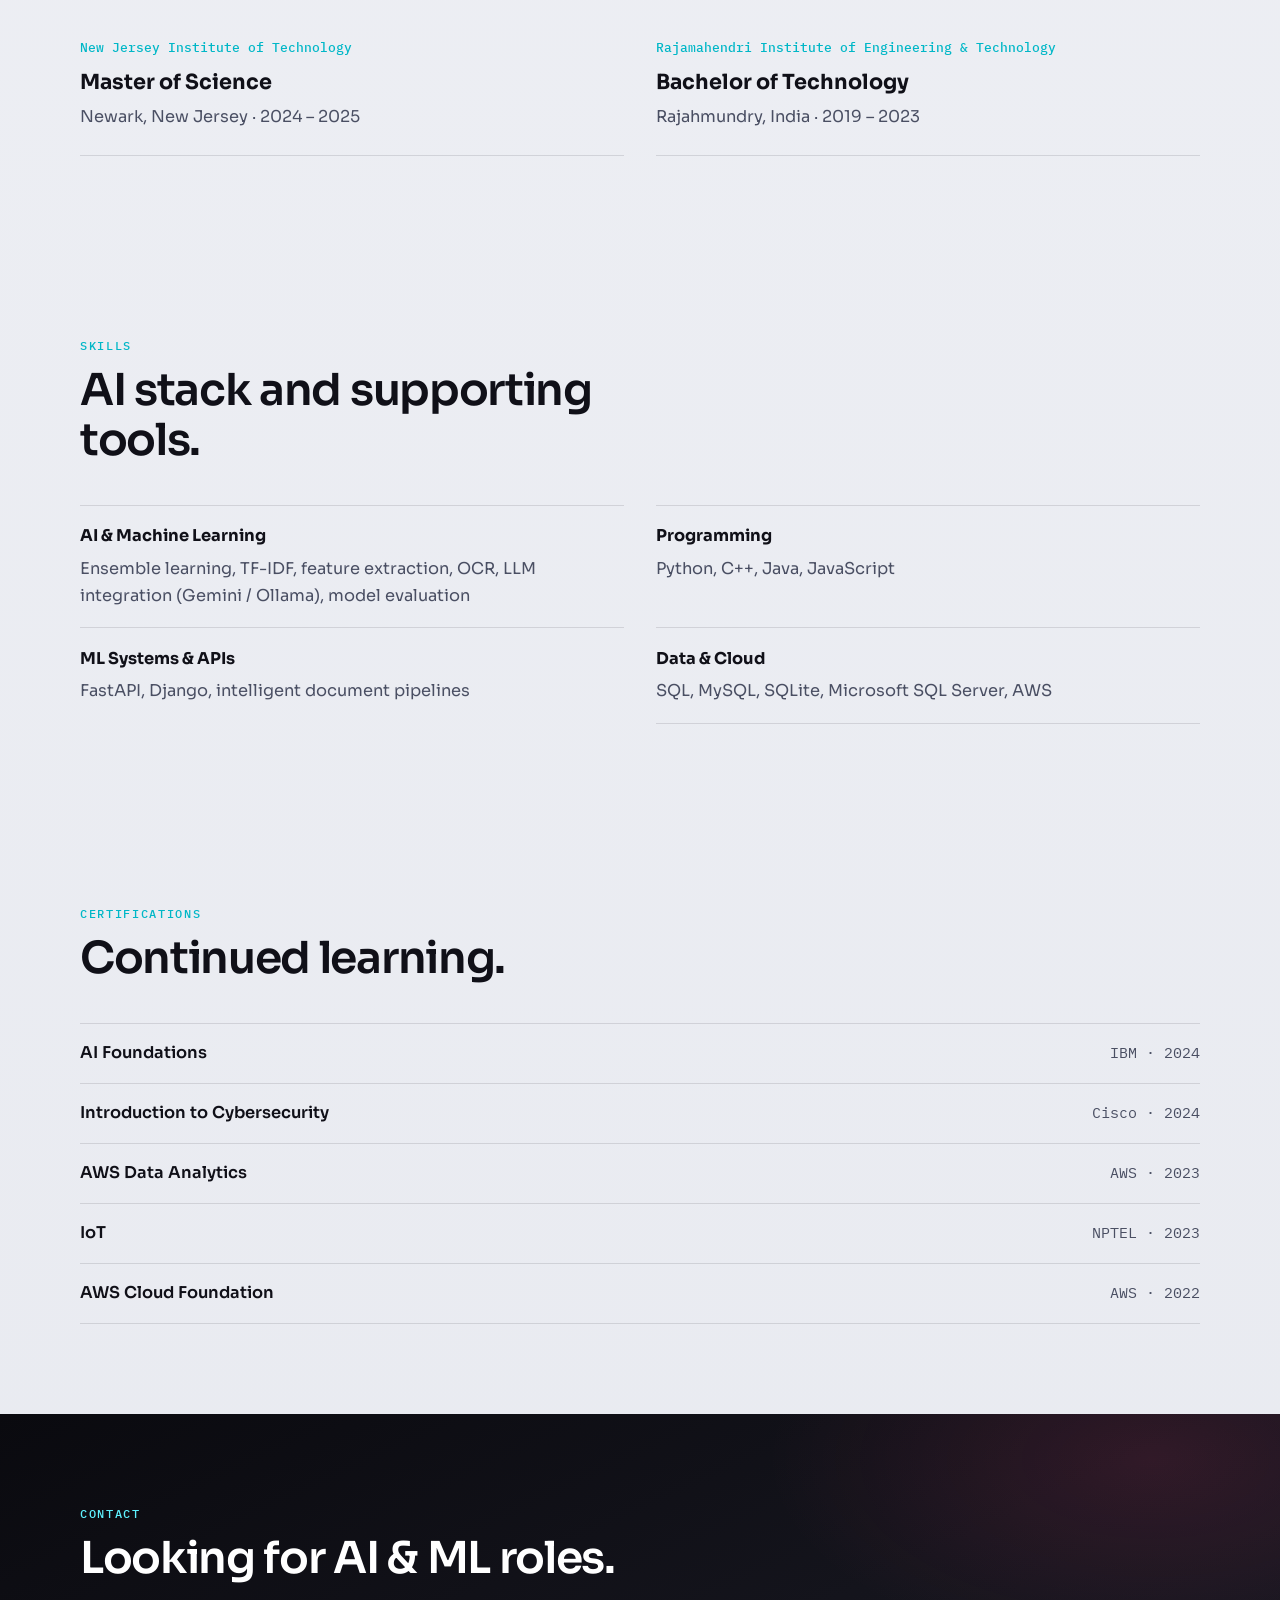
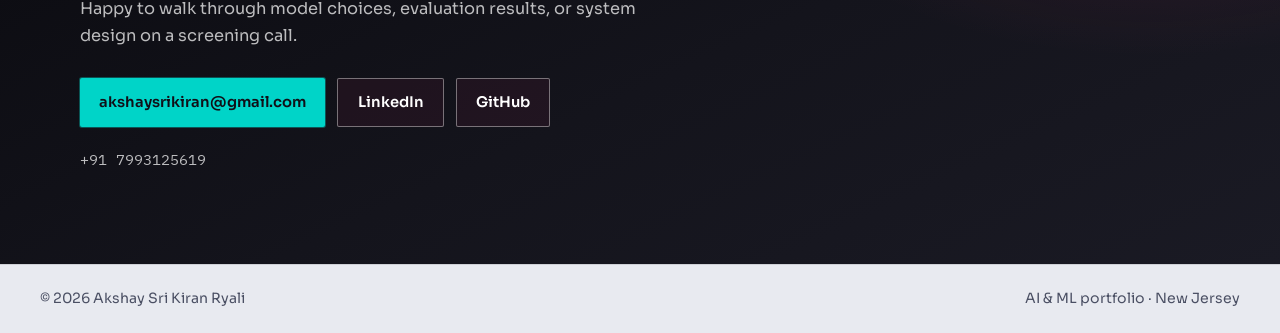
==== commit 3d443607: "Apply professional cyberpunk hero styling Shift to charcoal cyberpunk with restrained cyan/magenta n" ====
--- a/index.html
+++ b/index.html
@@ -65,7 +65,7 @@
           </svg>
           <div class="hero-scan"></div>
           <div class="hero-tokens">
-            <span>model.fit()</span>
+            <span>neural_net</span>
             <span>inference</span>
             <span>embeddings</span>
             <span>gradient↓</span>
--- a/css/styles.css
+++ b/css/styles.css
@@ -1,13 +1,15 @@
 :root {
-  --ink: #0b1220;
-  --ink-soft: #445066;
-  --paper: #f4f7fb;
-  --paper-2: #e8eef6;
-  --line: rgba(11, 18, 32, 0.12);
-  --cyan: #0e8f9f;
-  --cyan-deep: #0a6b78;
-  --signal: #0aa4b5;
-  --accent: #d97706;
+  --ink: #101018;
+  --ink-soft: #4a4f63;
+  --paper: #f3f4f8;
+  --paper-2: #e8eaf0;
+  --line: rgba(16, 16, 24, 0.12);
+  --cyan: #00b7c7;
+  --cyan-deep: #0891a0;
+  --signal: #00d4c8;
+  --magenta: #ff3d7a;
+  --neon: #5ef2ff;
+  --accent: #ff3d7a;
   --white: #ffffff;
   --radius: 2px;
   --font-display: "Sora", "Segoe UI", sans-serif;
@@ -30,8 +32,8 @@
   margin: 0;
   color: var(--ink);
   background:
-    radial-gradient(900px 480px at 0% 0%, rgba(14, 143, 159, 0.12), transparent 55%),
-    radial-gradient(700px 420px at 100% 8%, rgba(217, 119, 6, 0.08), transparent 50%),
+    radial-gradient(900px 480px at 0% 0%, rgba(0, 183, 199, 0.08), transparent 55%),
+    radial-gradient(700px 420px at 100% 8%, rgba(255, 61, 122, 0.05), transparent 50%),
     linear-gradient(180deg, var(--paper) 0%, var(--paper-2) 100%);
   font-family: var(--font-display);
   font-size: 1.02rem;
@@ -136,20 +138,29 @@
   inset: 0;
   z-index: 0;
   background:
-    radial-gradient(900px 500px at 85% 20%, rgba(14, 164, 181, 0.16), transparent 55%),
-    radial-gradient(700px 420px at 10% 80%, rgba(14, 164, 181, 0.08), transparent 50%),
-    linear-gradient(145deg, #141414 0%, #1f1f1f 48%, #2b2b2b 100%);
+    radial-gradient(800px 420px at 88% 18%, rgba(255, 61, 122, 0.14), transparent 55%),
+    radial-gradient(700px 460px at 12% 78%, rgba(0, 212, 200, 0.12), transparent 52%),
+    linear-gradient(155deg, #0a0a0f 0%, #12121a 42%, #1a1a24 100%);
+}
+
+.hero-media::after {
+  content: "";
+  position: absolute;
+  inset: 0;
+  background:
+    linear-gradient(90deg, rgba(10, 10, 15, 0.72) 0%, rgba(10, 10, 15, 0.35) 48%, transparent 72%);
+  pointer-events: none;
 }
 
 .hero-grid-ml {
   position: absolute;
   inset: 0;
-  opacity: 0.35;
+  opacity: 0.4;
   background-image:
-    linear-gradient(rgba(255, 255, 255, 0.045) 1px, transparent 1px),
-    linear-gradient(90deg, rgba(255, 255, 255, 0.045) 1px, transparent 1px);
-  background-size: 56px 56px;
-  mask-image: radial-gradient(circle at 70% 35%, #000 0%, transparent 72%);
+    linear-gradient(rgba(94, 242, 255, 0.06) 1px, transparent 1px),
+    linear-gradient(90deg, rgba(255, 61, 122, 0.05) 1px, transparent 1px);
+  background-size: 48px 48px;
+  mask-image: radial-gradient(circle at 72% 32%, #000 0%, transparent 70%);
   animation: grid-drift 24s linear infinite;
 }
 
@@ -158,35 +169,37 @@
   inset: 0;
   width: 100%;
   height: 100%;
-  opacity: 0.7;
+  opacity: 0.78;
   pointer-events: none;
 }
 
 .hero-net .net-links path {
-  stroke: rgba(14, 164, 181, 0.35);
-  stroke-width: 1.4;
-  stroke-dasharray: 8 10;
+  stroke: rgba(0, 212, 200, 0.38);
+  stroke-width: 1.35;
+  stroke-dasharray: 6 12;
   animation: link-flow 7s linear infinite;
 }
 
 .hero-net .net-links path:nth-child(odd) {
   animation-duration: 9s;
-  stroke: rgba(180, 180, 180, 0.28);
+  stroke: rgba(255, 61, 122, 0.28);
 }
 
 .hero-net .net-nodes circle {
-  fill: #0aa4b5;
-  filter: drop-shadow(0 0 6px rgba(14, 164, 181, 0.45));
+  fill: #00d4c8;
+  filter: drop-shadow(0 0 5px rgba(0, 212, 200, 0.5));
   animation: node-pulse 3.2s var(--ease) infinite alternate;
 }
 
 .hero-net .net-nodes circle:nth-child(3n) {
-  fill: #d0d0d0;
-  filter: drop-shadow(0 0 5px rgba(255, 255, 255, 0.25));
+  fill: #ff3d7a;
+  filter: drop-shadow(0 0 5px rgba(255, 61, 122, 0.45));
   animation-delay: -1s;
 }
 
 .hero-net .net-nodes circle:nth-child(4n) {
+  fill: #5ef2ff;
+  filter: drop-shadow(0 0 4px rgba(94, 242, 255, 0.4));
   animation-delay: -2s;
 }
 
@@ -197,10 +210,10 @@
     0deg,
     transparent,
     transparent 3px,
-    rgba(255, 255, 255, 0.012) 3px,
-    rgba(255, 255, 255, 0.012) 4px
+    rgba(94, 242, 255, 0.015) 3px,
+    rgba(94, 242, 255, 0.015) 4px
   );
-  opacity: 0.65;
+  opacity: 0.7;
   animation: scan-drift 18s linear infinite;
 }
 
@@ -209,22 +222,25 @@
   inset: 0;
   pointer-events: none;
   font-family: var(--font-mono);
-  font-size: 0.72rem;
-  letter-spacing: 0.06em;
-  color: rgba(180, 230, 236, 0.55);
+  font-size: 0.7rem;
+  letter-spacing: 0.08em;
+  color: rgba(94, 242, 255, 0.5);
+  text-transform: uppercase;
 }
 
 .hero-tokens span {
   position: absolute;
   white-space: nowrap;
+  border-left: 2px solid rgba(255, 61, 122, 0.55);
+  padding-left: 0.45rem;
   animation: token-float 10s var(--ease) infinite alternate;
 }
 
-.hero-tokens span:nth-child(1) { top: 18%; right: 12%; animation-delay: 0s; }
+.hero-tokens span:nth-child(1) { top: 18%; right: 12%; animation-delay: 0s; color: rgba(0, 212, 200, 0.55); }
 .hero-tokens span:nth-child(2) { top: 34%; right: 28%; animation-delay: -2s; }
-.hero-tokens span:nth-child(3) { top: 58%; right: 10%; animation-delay: -4s; }
+.hero-tokens span:nth-child(3) { top: 58%; right: 10%; animation-delay: -4s; color: rgba(255, 61, 122, 0.55); }
 .hero-tokens span:nth-child(4) { top: 72%; right: 26%; animation-delay: -1s; }
-.hero-tokens span:nth-child(5) { top: 46%; right: 8%; animation-delay: -3s; }
+.hero-tokens span:nth-child(5) { top: 46%; right: 8%; animation-delay: -3s; color: rgba(0, 212, 200, 0.55); }
 
 .hero-content {
   position: relative;
@@ -242,14 +258,20 @@
 
 .hero-kicker span {
   font-family: var(--font-mono);
-  font-size: 0.72rem;
-  font-weight: 500;
-  letter-spacing: 0.1em;
+  font-size: 0.7rem;
+  font-weight: 500;
+  letter-spacing: 0.12em;
   text-transform: uppercase;
-  color: #9ee7ef;
-  border: 1px solid rgba(14, 164, 181, 0.45);
-  background: rgba(14, 164, 181, 0.1);
+  color: #5ef2ff;
+  border: 1px solid rgba(0, 212, 200, 0.4);
+  background: rgba(0, 212, 200, 0.08);
   padding: 0.28rem 0.55rem;
+}
+
+.hero-kicker span:nth-child(2) {
+  color: #ff8fb3;
+  border-color: rgba(255, 61, 122, 0.4);
+  background: rgba(255, 61, 122, 0.08);
 }
 
 .hero-brand {
@@ -259,6 +281,7 @@
   font-weight: 700;
   line-height: 1;
   letter-spacing: -0.03em;
+  text-shadow: 0 0 28px rgba(0, 212, 200, 0.12);
 }
 
 .hero-title {
@@ -267,13 +290,15 @@
   font-size: clamp(1.15rem, 2.3vw, 1.5rem);
   font-weight: 500;
   line-height: 1.4;
-  color: rgba(255, 255, 255, 0.92);
+  color: rgba(255, 255, 255, 0.9);
+  border-left: 3px solid var(--magenta);
+  padding-left: 0.85rem;
 }
 
 .hero-lede {
   margin: 0 0 1.75rem;
   max-width: 44ch;
-  color: rgba(255, 255, 255, 0.72);
+  color: rgba(220, 225, 235, 0.72);
   font-size: 1rem;
   font-weight: 400;
 }
@@ -305,23 +330,24 @@
 
 .btn-primary {
   background: var(--signal);
-  color: var(--ink);
+  color: #061014;
+  box-shadow: 0 0 0 1px rgba(0, 212, 200, 0.35);
 }
 
 .btn-primary:hover {
-  background: #2bb8c7;
-  color: var(--ink);
+  background: #2de8dc;
+  color: #061014;
 }
 
 .btn-ghost {
-  border: 1px solid rgba(255, 255, 255, 0.4);
+  border: 1px solid rgba(255, 61, 122, 0.45);
   color: var(--white);
-  background: rgba(255, 255, 255, 0.04);
+  background: rgba(255, 61, 122, 0.06);
 }
 
 .btn-ghost:hover {
-  border-color: rgba(255, 255, 255, 0.75);
-  background: rgba(255, 255, 255, 0.1);
+  border-color: rgba(255, 61, 122, 0.8);
+  background: rgba(255, 61, 122, 0.14);
   color: var(--white);
 }
 
@@ -565,12 +591,14 @@
 }
 
 .contact {
-  background: linear-gradient(155deg, #1a1a1a 0%, #2a2a2a 55%, #3a3a3a 100%);
+  background:
+    radial-gradient(700px 360px at 90% 10%, rgba(255, 61, 122, 0.12), transparent 55%),
+    linear-gradient(155deg, #0a0a0f 0%, #14141c 55%, #1a1a24 100%);
   color: var(--white);
 }
 
 .contact .eyebrow {
-  color: #c8c8c8;
+  color: #5ef2ff;
 }
 
 .contact .section-lede {
@@ -636,14 +664,43 @@
   transform: none;
 }
 
-@keyframes nodes-pulse {
+@keyframes grid-drift {
   from {
-    opacity: 0.4;
-    transform: scale(1);
+    transform: translateY(0);
   }
   to {
-    opacity: 0.7;
-    transform: scale(1.02);
+    transform: translateY(56px);
+  }
+}
+
+@keyframes link-flow {
+  from {
+    stroke-dashoffset: 0;
+  }
+  to {
+    stroke-dashoffset: -120;
+  }
+}
+
+@keyframes node-pulse {
+  from {
+    opacity: 0.55;
+    transform: scale(0.92);
+  }
+  to {
+    opacity: 1;
+    transform: scale(1.15);
+  }
+}
+
+@keyframes token-float {
+  from {
+    transform: translateY(0);
+    opacity: 0.35;
+  }
+  to {
+    transform: translateY(-14px);
+    opacity: 0.75;
   }
 }
 
@@ -719,19 +776,15 @@
   }
 }
 
-
-@media (max-width: 719px) {
-  .hero-tokens {
-    display: none;
-  }
-}
-
 @media (prefers-reduced-motion: reduce) {
   html {
     scroll-behavior: auto;
   }
 
-  .hero-nodes,
+  .hero-grid-ml,
+  .hero-net .net-links path,
+  .hero-net .net-nodes circle,
+  .hero-tokens span,
   .hero-scan,
   [data-reveal],
   .btn,
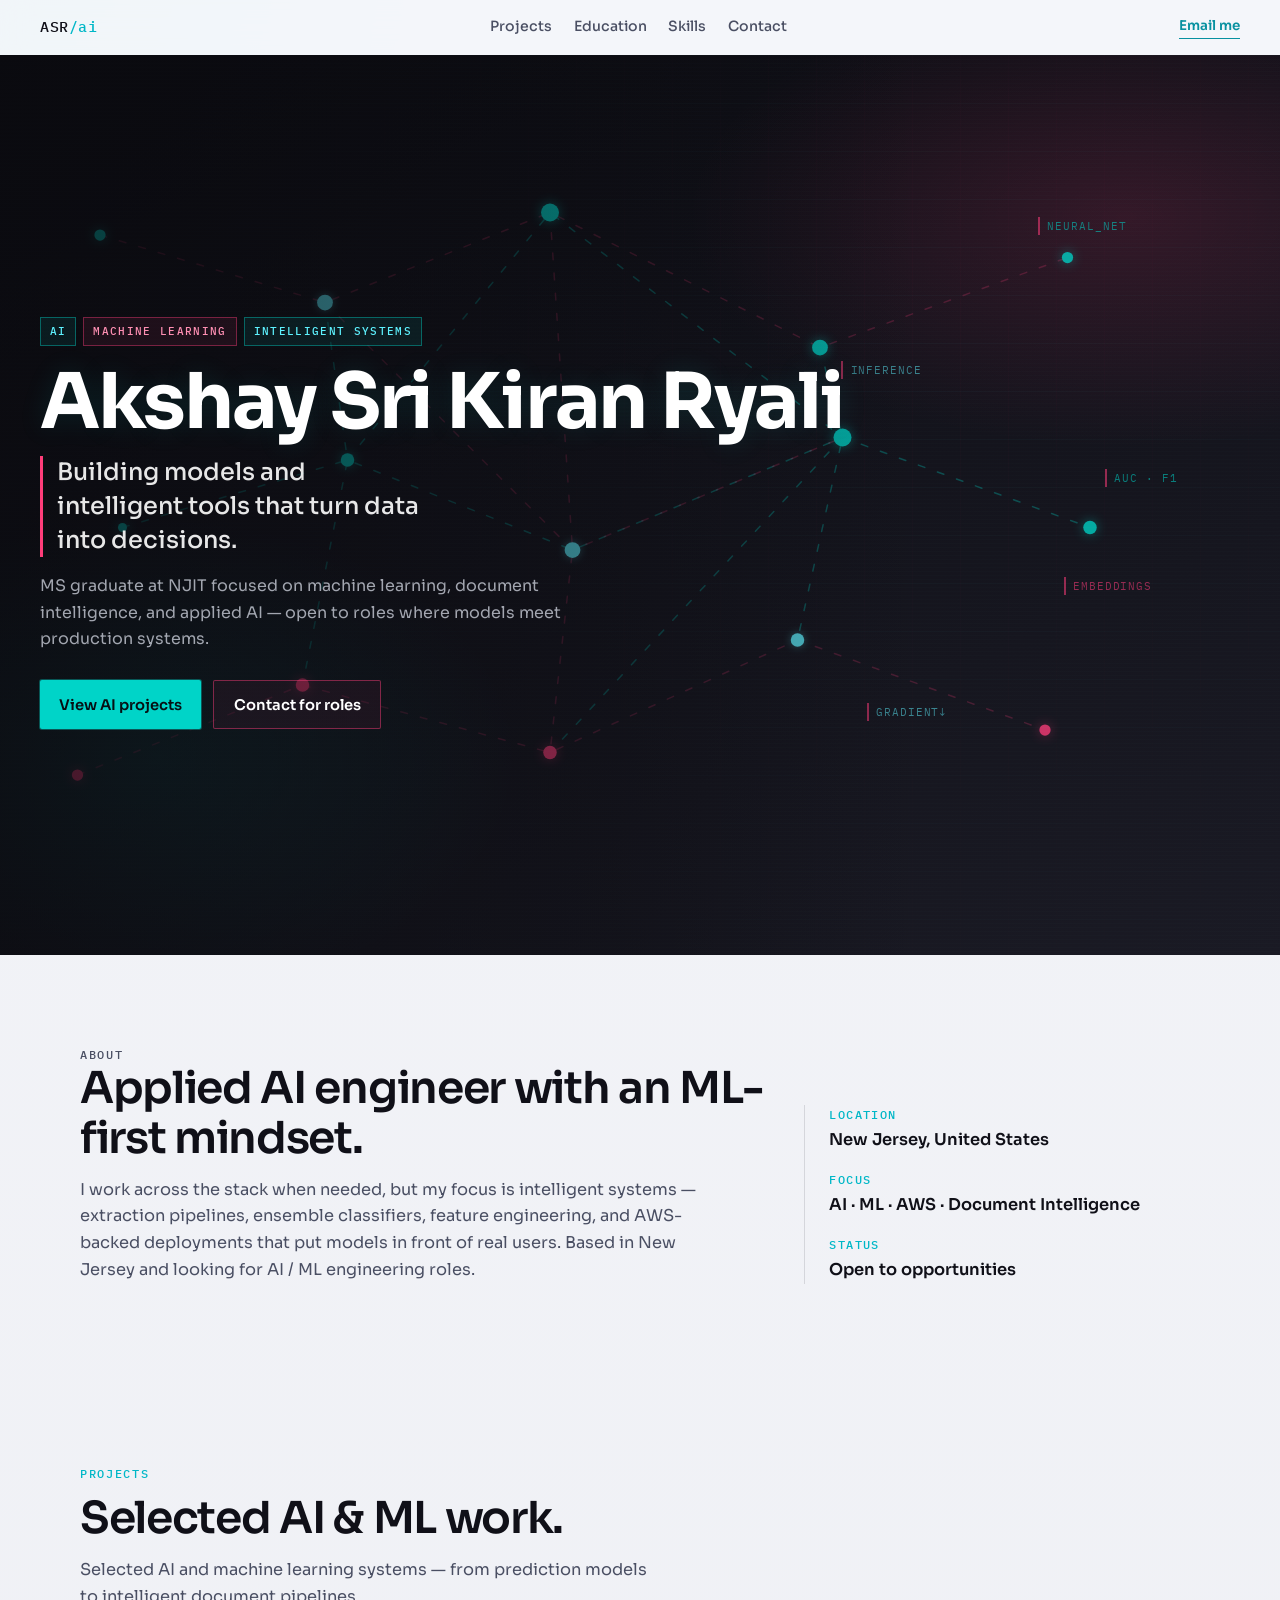
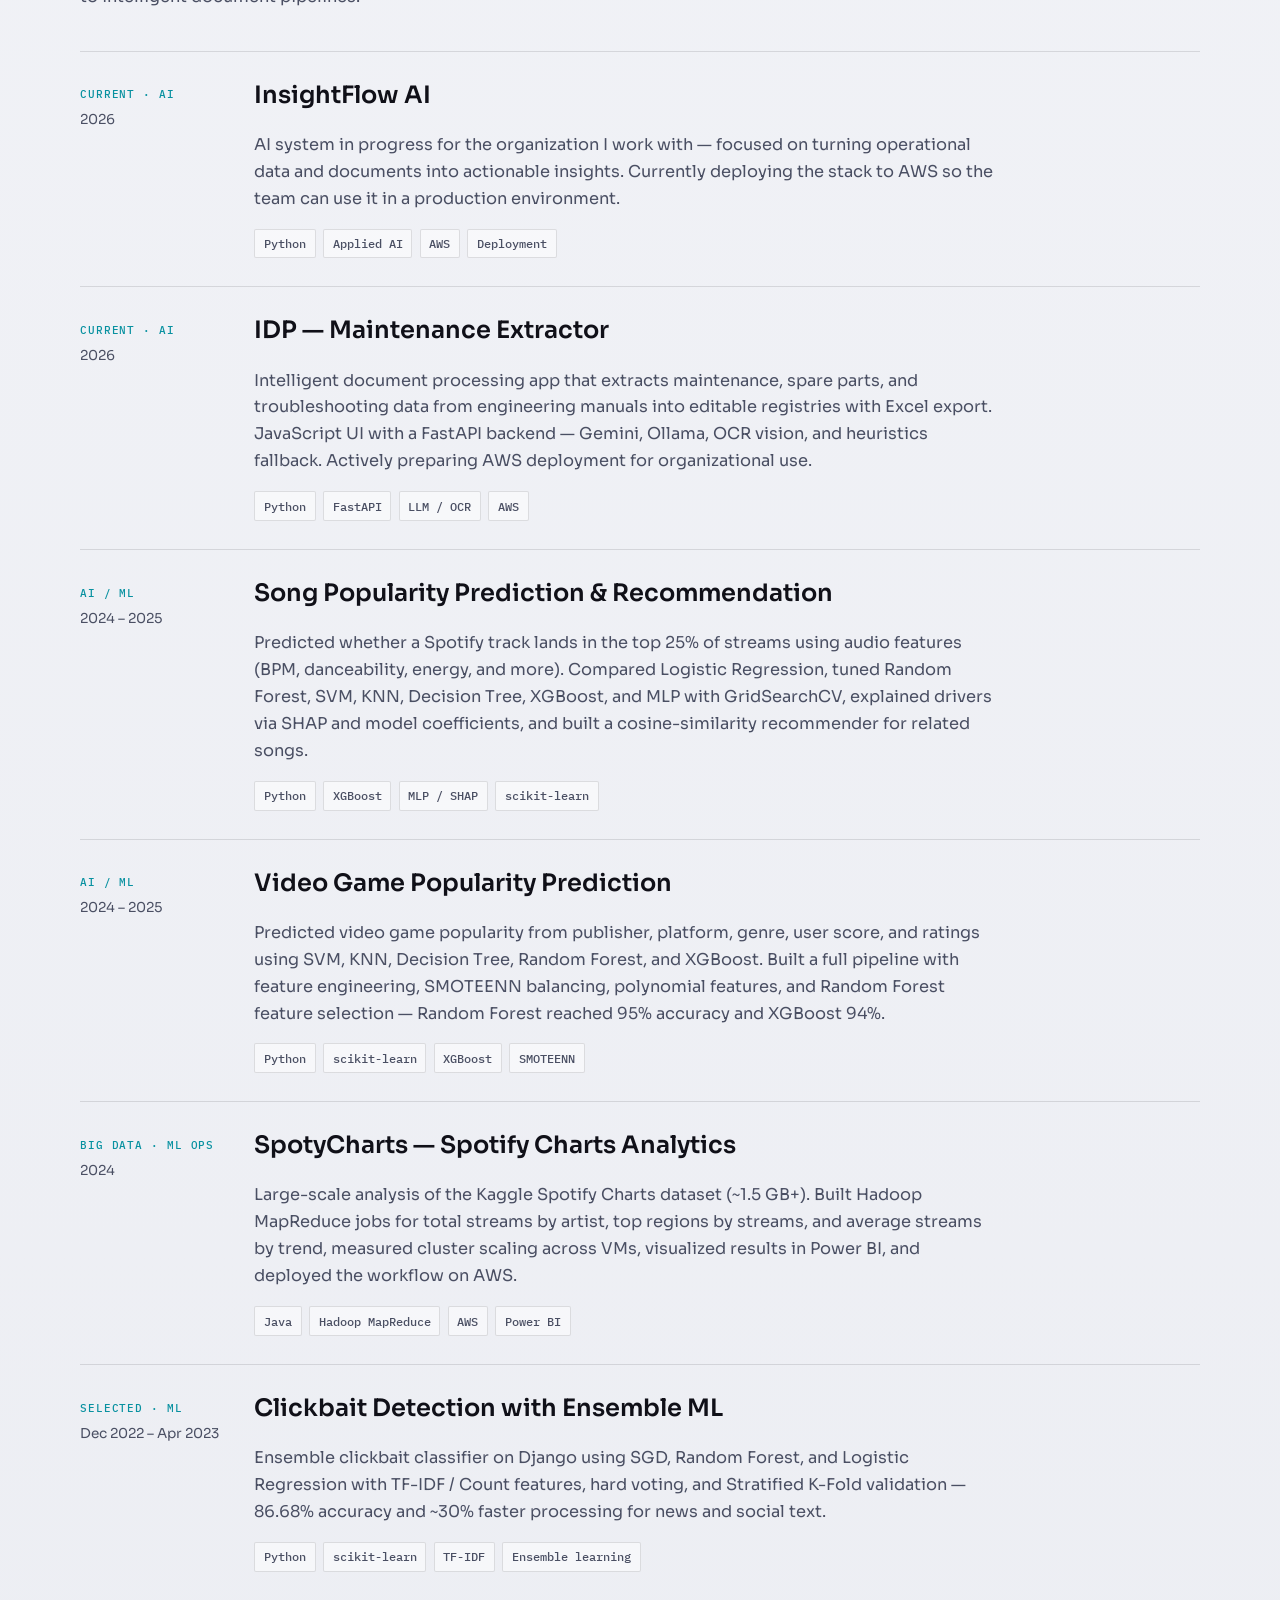
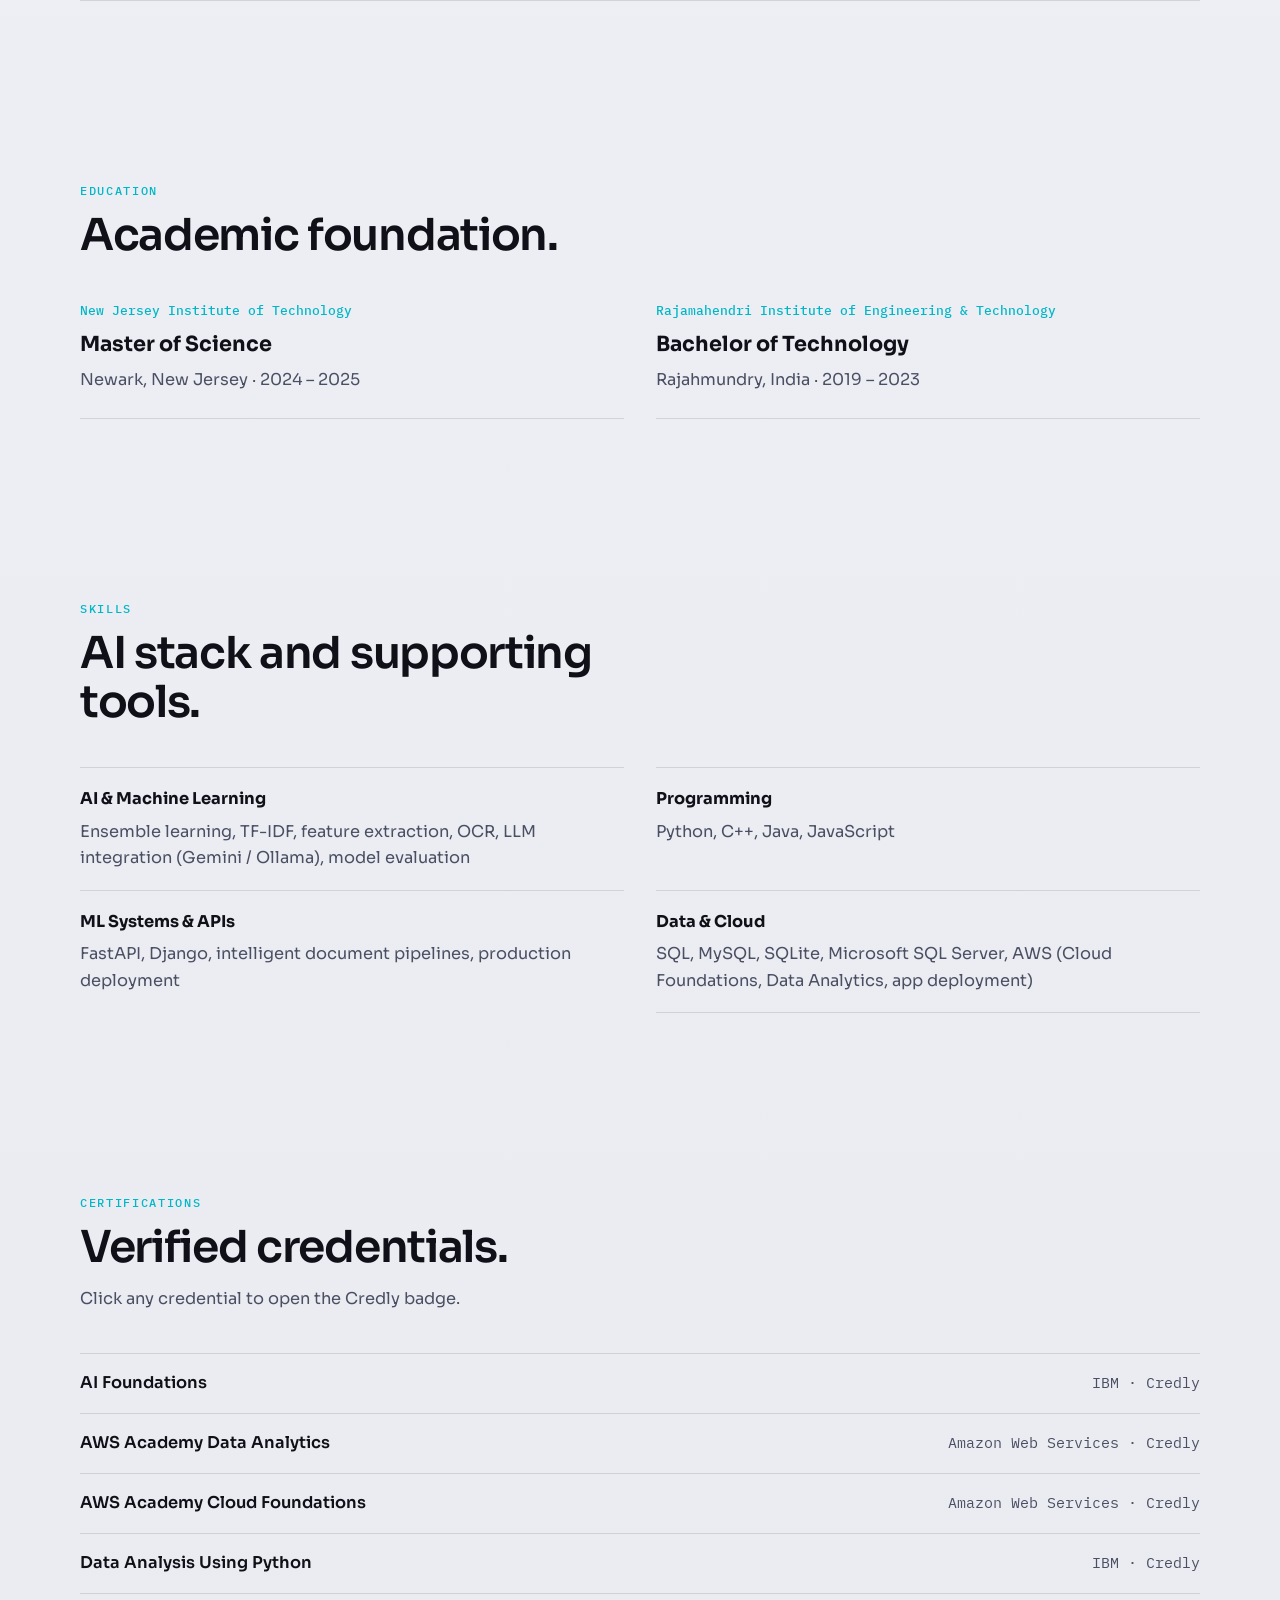
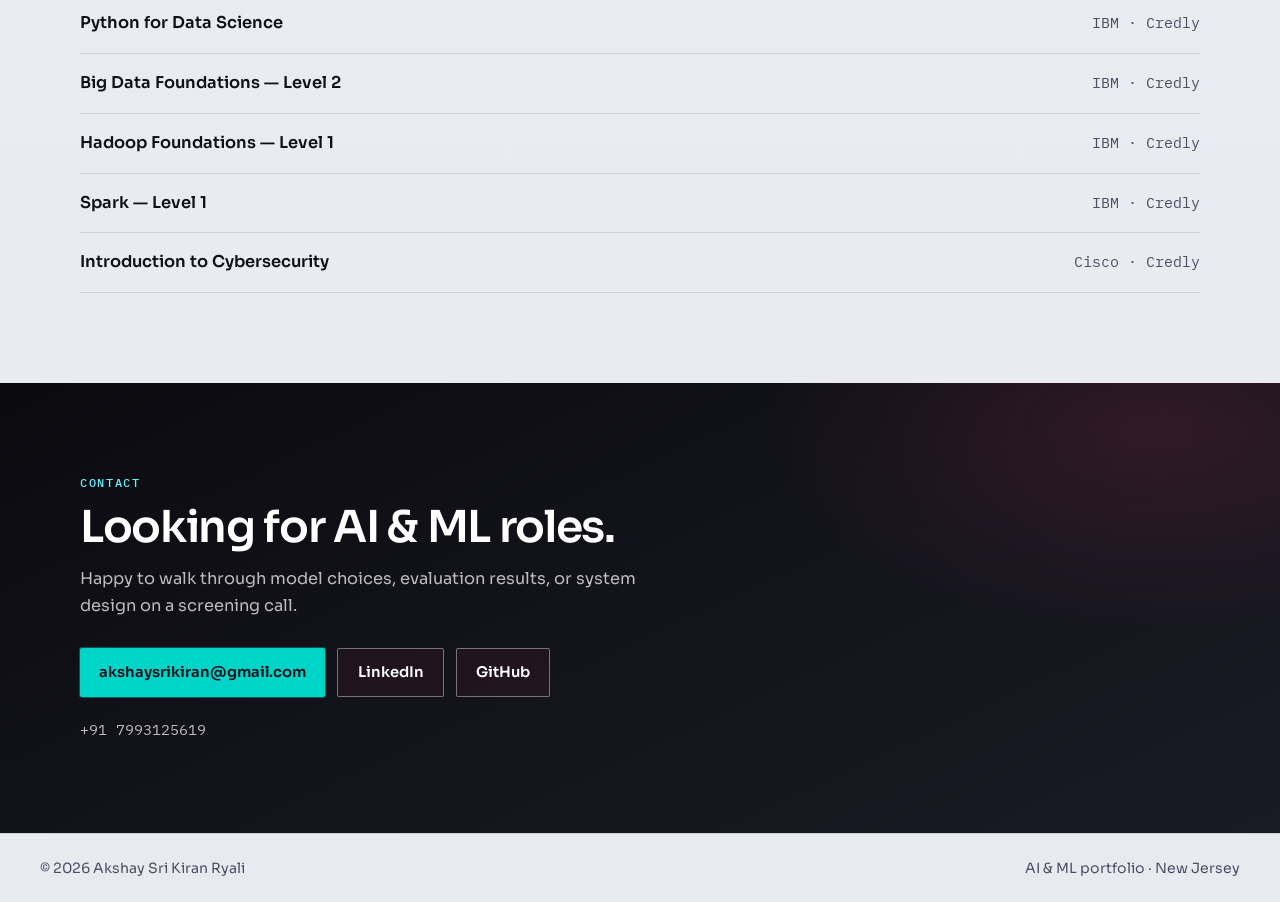
==== commit 2bacc9c8: "Add Credly cert links, AWS work, and InsightFlow AI Make certifications clickable via Credly, surfac" ====
--- a/index.html
+++ b/index.html
@@ -102,8 +102,9 @@
             <p>
               I work across the stack when needed, but my focus is intelligent
               systems — extraction pipelines, ensemble classifiers, feature
-              engineering, and APIs that put models in front of real users.
-              Based in New Jersey and looking for AI / ML engineering roles.
+              engineering, and AWS-backed deployments that put models in front
+              of real users. Based in New Jersey and looking for AI / ML
+              engineering roles.
             </p>
           </div>
           <dl class="meta-list" data-reveal>
@@ -113,7 +114,7 @@
             </div>
             <div>
               <dt>Focus</dt>
-              <dd>AI · ML · Document Intelligence</dd>
+              <dd>AI · ML · AWS · Document Intelligence</dd>
             </div>
             <div>
               <dt>Status</dt>
@@ -144,6 +145,26 @@
                 <span class="tag">Current · AI</span>
                 <span class="project-date">2026</span>
               </div>
+              <h3>InsightFlow AI</h3>
+              <p>
+                AI system in progress for the organization I work with —
+                focused on turning operational data and documents into
+                actionable insights. Currently deploying the stack to AWS so
+                the team can use it in a production environment.
+              </p>
+              <ul class="tech">
+                <li>Python</li>
+                <li>Applied AI</li>
+                <li>AWS</li>
+                <li>Deployment</li>
+              </ul>
+            </article>
+
+            <article class="project" data-reveal>
+              <div class="project-meta">
+                <span class="tag">Current · AI</span>
+                <span class="project-date">2026</span>
+              </div>
               <h3>
                 <a
                   href="https://github.com/AkshaySriKiran/IDP-python-env"
@@ -157,13 +178,14 @@
                 spare parts, and troubleshooting data from engineering manuals
                 into editable registries with Excel export. JavaScript UI with a
                 FastAPI backend — Gemini, Ollama, OCR vision, and heuristics
-                fallback.
+                fallback. Actively preparing AWS deployment for organizational
+                use.
               </p>
               <ul class="tech">
                 <li>Python</li>
                 <li>FastAPI</li>
                 <li>LLM / OCR</li>
-                <li>Gemini · Ollama</li>
+                <li>AWS</li>
               </ul>
             </article>
 
@@ -242,13 +264,13 @@
                 Large-scale analysis of the Kaggle Spotify Charts dataset
                 (~1.5 GB+). Built Hadoop MapReduce jobs for total streams by
                 artist, top regions by streams, and average streams by trend,
-                measured cluster scaling across VMs, and visualized results in
-                Power BI.
+                measured cluster scaling across VMs, visualized results in
+                Power BI, and deployed the workflow on AWS.
               </p>
               <ul class="tech">
                 <li>Java</li>
                 <li>Hadoop MapReduce</li>
-                <li>HDFS</li>
+                <li>AWS</li>
                 <li>Power BI</li>
               </ul>
             </article>
@@ -330,11 +352,14 @@
             </div>
             <div class="skill-group" data-reveal>
               <h3>ML Systems &amp; APIs</h3>
-              <p>FastAPI, Django, intelligent document pipelines</p>
+              <p>FastAPI, Django, intelligent document pipelines, production deployment</p>
             </div>
             <div class="skill-group" data-reveal>
               <h3>Data &amp; Cloud</h3>
-              <p>SQL, MySQL, SQLite, Microsoft SQL Server, AWS</p>
+              <p>
+                SQL, MySQL, SQLite, Microsoft SQL Server, AWS (Cloud Foundations,
+                Data Analytics, app deployment)
+              </p>
             </div>
           </div>
         </div>
@@ -348,28 +373,110 @@
         <div class="section-inner">
           <div class="section-heading" data-reveal>
             <p class="eyebrow">Certifications</p>
-            <h2 id="certs-title">Continued learning.</h2>
+            <h2 id="certs-title">Verified credentials.</h2>
+            <p class="section-lede">
+              Click any credential to open the Credly badge.
+            </p>
           </div>
           <ul class="cert-list">
             <li data-reveal>
-              <span>AI Foundations</span>
-              <span>IBM · 2024</span>
-            </li>
-            <li data-reveal>
-              <span>Introduction to Cybersecurity</span>
-              <span>Cisco · 2024</span>
-            </li>
-            <li data-reveal>
-              <span>AWS Data Analytics</span>
-              <span>AWS · 2023</span>
-            </li>
-            <li data-reveal>
-              <span>IoT</span>
-              <span>NPTEL · 2023</span>
-            </li>
-            <li data-reveal>
-              <span>AWS Cloud Foundation</span>
-              <span>AWS · 2022</span>
+              <a
+                class="cert-link"
+                href="https://www.credly.com/badges/2fad763d-ce14-4364-bb12-16ddc9424a4d/public_url"
+                target="_blank"
+                rel="noopener noreferrer"
+              >
+                <span class="cert-name">AI Foundations</span>
+                <span class="cert-org">IBM · Credly</span>
+              </a>
+            </li>
+            <li data-reveal>
+              <a
+                class="cert-link"
+                href="https://www.credly.com/badges/7d26000c-e130-4a5f-b412-ccd63ae7bbba/public_url"
+                target="_blank"
+                rel="noopener noreferrer"
+              >
+                <span class="cert-name">AWS Academy Data Analytics</span>
+                <span class="cert-org">Amazon Web Services · Credly</span>
+              </a>
+            </li>
+            <li data-reveal>
+              <a
+                class="cert-link"
+                href="https://www.credly.com/badges/522684c0-b136-46f0-b158-e5df4ea5e16e/public_url"
+                target="_blank"
+                rel="noopener noreferrer"
+              >
+                <span class="cert-name">AWS Academy Cloud Foundations</span>
+                <span class="cert-org">Amazon Web Services · Credly</span>
+              </a>
+            </li>
+            <li data-reveal>
+              <a
+                class="cert-link"
+                href="https://www.credly.com/badges/4386f5c0-6cad-420d-b400-df79209e5d12/public_url"
+                target="_blank"
+                rel="noopener noreferrer"
+              >
+                <span class="cert-name">Data Analysis Using Python</span>
+                <span class="cert-org">IBM · Credly</span>
+              </a>
+            </li>
+            <li data-reveal>
+              <a
+                class="cert-link"
+                href="https://www.credly.com/badges/d2883119-bf71-4904-8a23-4d5710b19a96/public_url"
+                target="_blank"
+                rel="noopener noreferrer"
+              >
+                <span class="cert-name">Python for Data Science</span>
+                <span class="cert-org">IBM · Credly</span>
+              </a>
+            </li>
+            <li data-reveal>
+              <a
+                class="cert-link"
+                href="https://www.credly.com/badges/d07ed137-78ff-4841-9e73-c90e7e17060d/public_url"
+                target="_blank"
+                rel="noopener noreferrer"
+              >
+                <span class="cert-name">Big Data Foundations — Level 2</span>
+                <span class="cert-org">IBM · Credly</span>
+              </a>
+            </li>
+            <li data-reveal>
+              <a
+                class="cert-link"
+                href="https://www.credly.com/badges/a7eb885c-2127-4262-a344-2ed9f5826a85/public_url"
+                target="_blank"
+                rel="noopener noreferrer"
+              >
+                <span class="cert-name">Hadoop Foundations — Level 1</span>
+                <span class="cert-org">IBM · Credly</span>
+              </a>
+            </li>
+            <li data-reveal>
+              <a
+                class="cert-link"
+                href="https://www.credly.com/badges/606c9641-93df-4d17-9527-98d1d2c10da6/public_url"
+                target="_blank"
+                rel="noopener noreferrer"
+              >
+                <span class="cert-name">Spark — Level 1</span>
+                <span class="cert-org">IBM · Credly</span>
+              </a>
+            </li>
+            <li data-reveal>
+              <a
+                class="cert-link"
+                href="https://www.credly.com/badges/74b9ec65-bf76-409c-b1e5-1cd2e6409023/public_url"
+                target="_blank"
+                rel="noopener noreferrer"
+              >
+                <span class="cert-name">Introduction to Cybersecurity</span>
+                <span class="cert-org">Cisco · Credly</span>
+              </a>
             </li>
           </ul>
         </div>
--- a/css/styles.css
+++ b/css/styles.css
@@ -569,25 +569,40 @@
 }
 
 .cert-list li {
+  padding: 0;
+  border-top: 1px solid var(--line);
+}
+
+.cert-list li:last-child {
+  border-bottom: 1px solid var(--line);
+}
+
+.cert-link {
   display: flex;
   flex-direction: column;
   gap: 0.2rem;
   padding: 1rem 0;
-  border-top: 1px solid var(--line);
-}
-
-.cert-list li:last-child {
-  border-bottom: 1px solid var(--line);
-}
-
-.cert-list li span:first-child {
+  text-decoration: none;
+  transition: color 0.25s var(--ease), padding-left 0.3s var(--ease);
+}
+
+.cert-link:hover {
+  padding-left: 0.4rem;
+  color: var(--cyan-deep);
+}
+
+.cert-name {
   font-weight: 600;
 }
 
-.cert-list li span:last-child {
+.cert-org {
   color: var(--ink-soft);
   font-size: 0.92rem;
   font-family: var(--font-mono);
+}
+
+.cert-link:hover .cert-org {
+  color: var(--cyan);
 }
 
 .contact {
@@ -739,7 +754,7 @@
     gap: 0 2rem;
   }
 
-  .cert-list li {
+  .cert-link {
     flex-direction: row;
     justify-content: space-between;
     align-items: baseline;
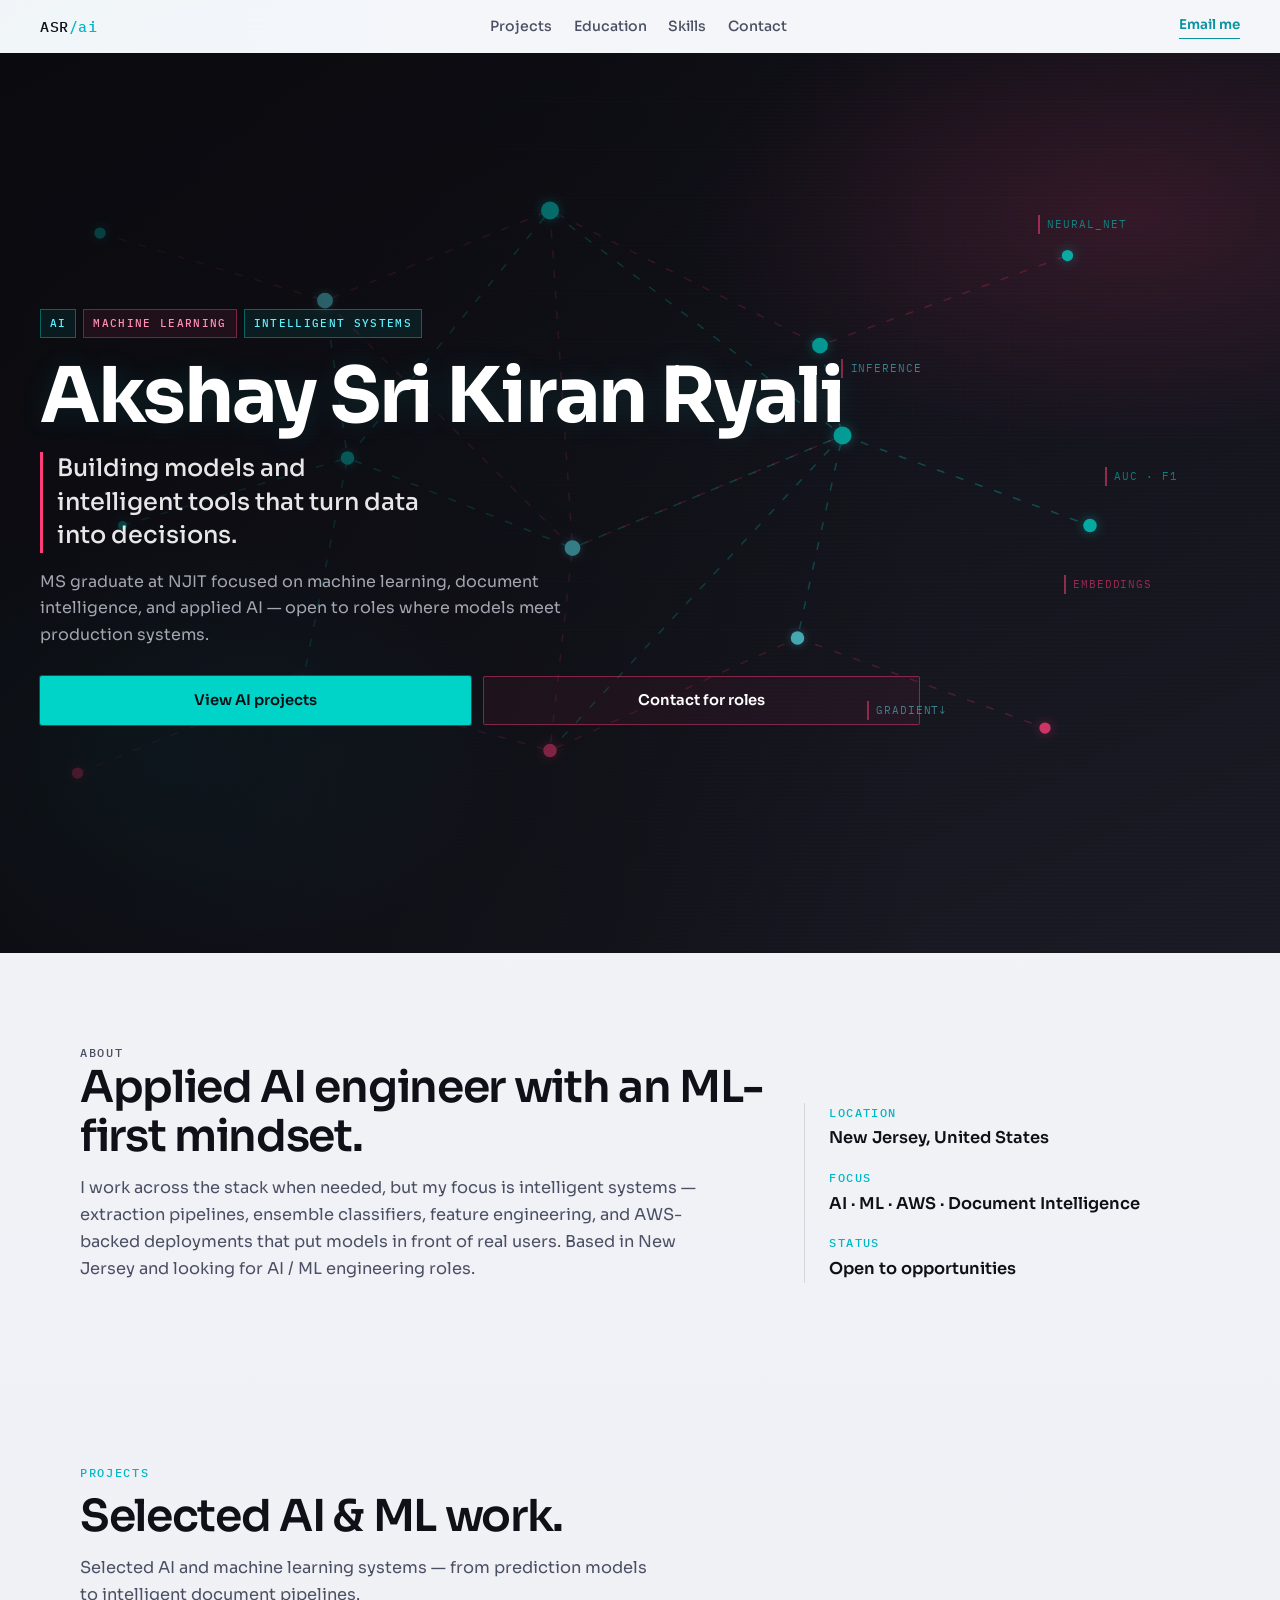
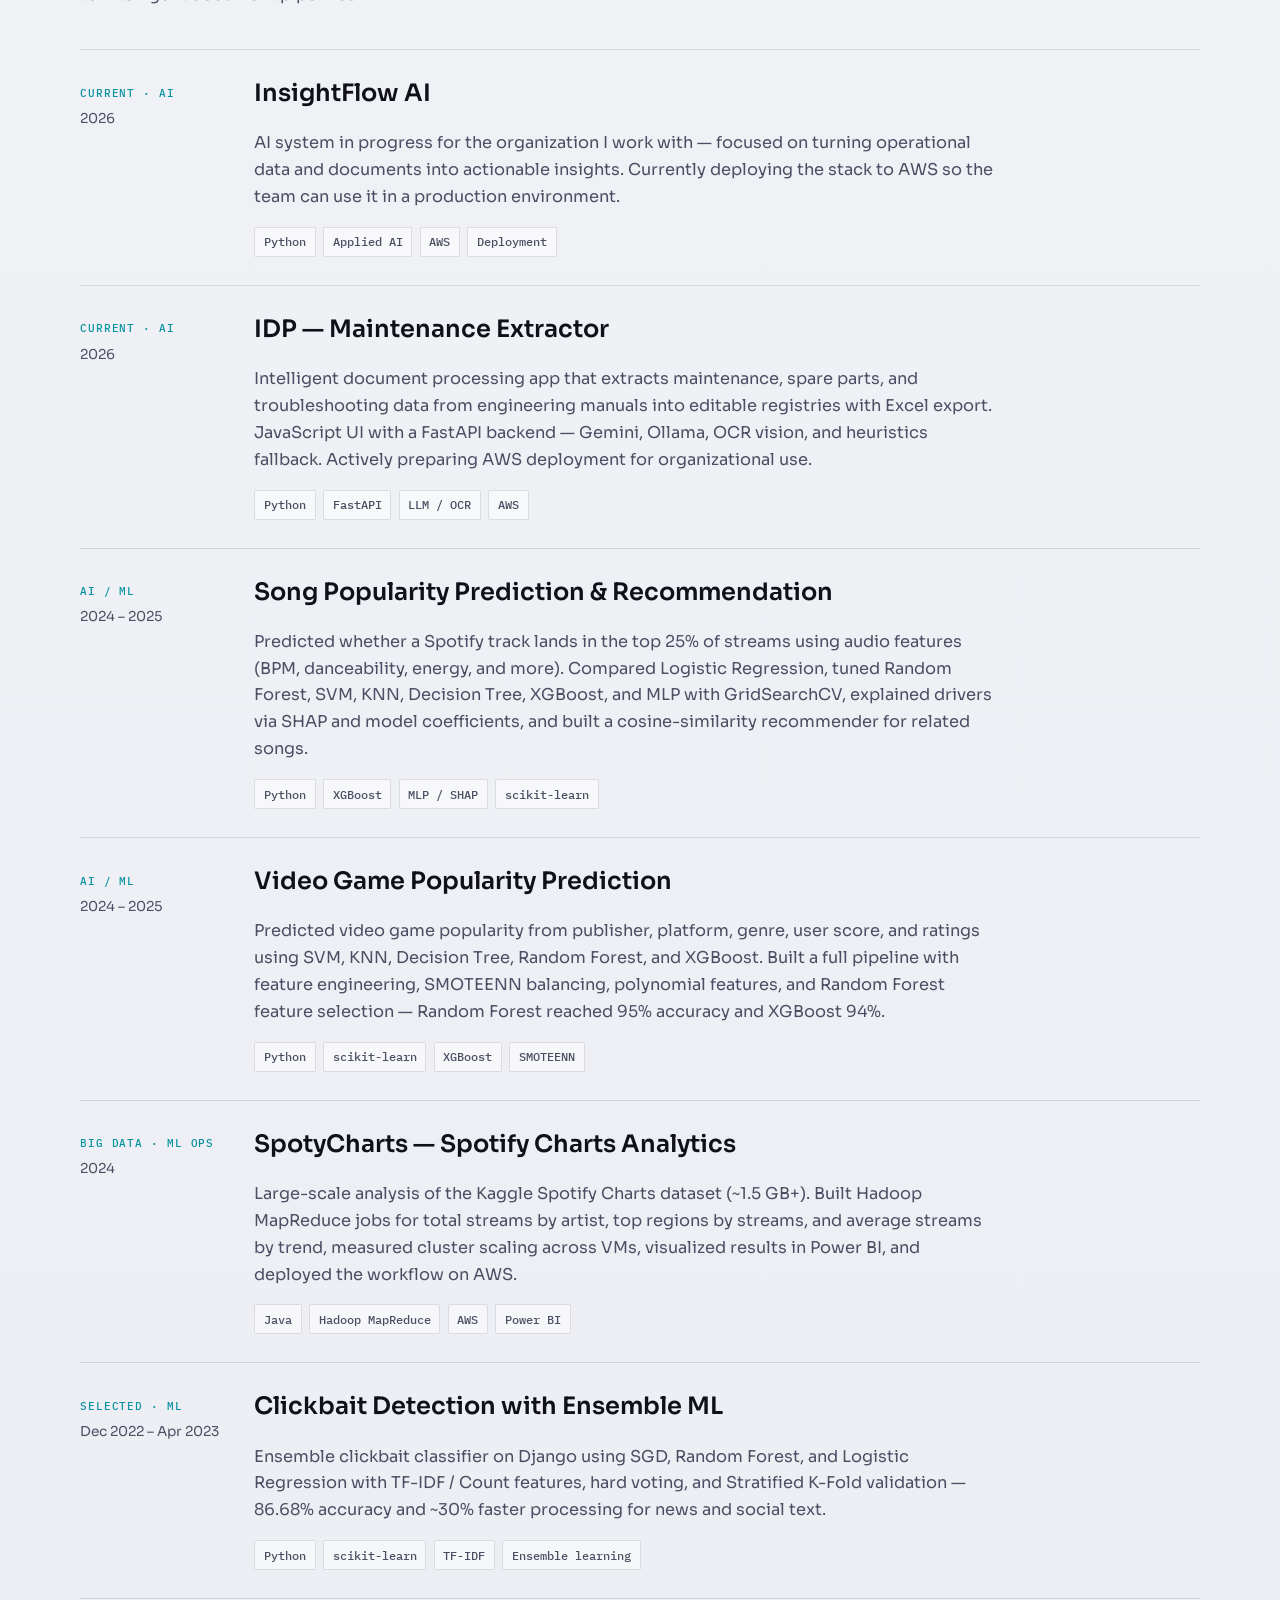
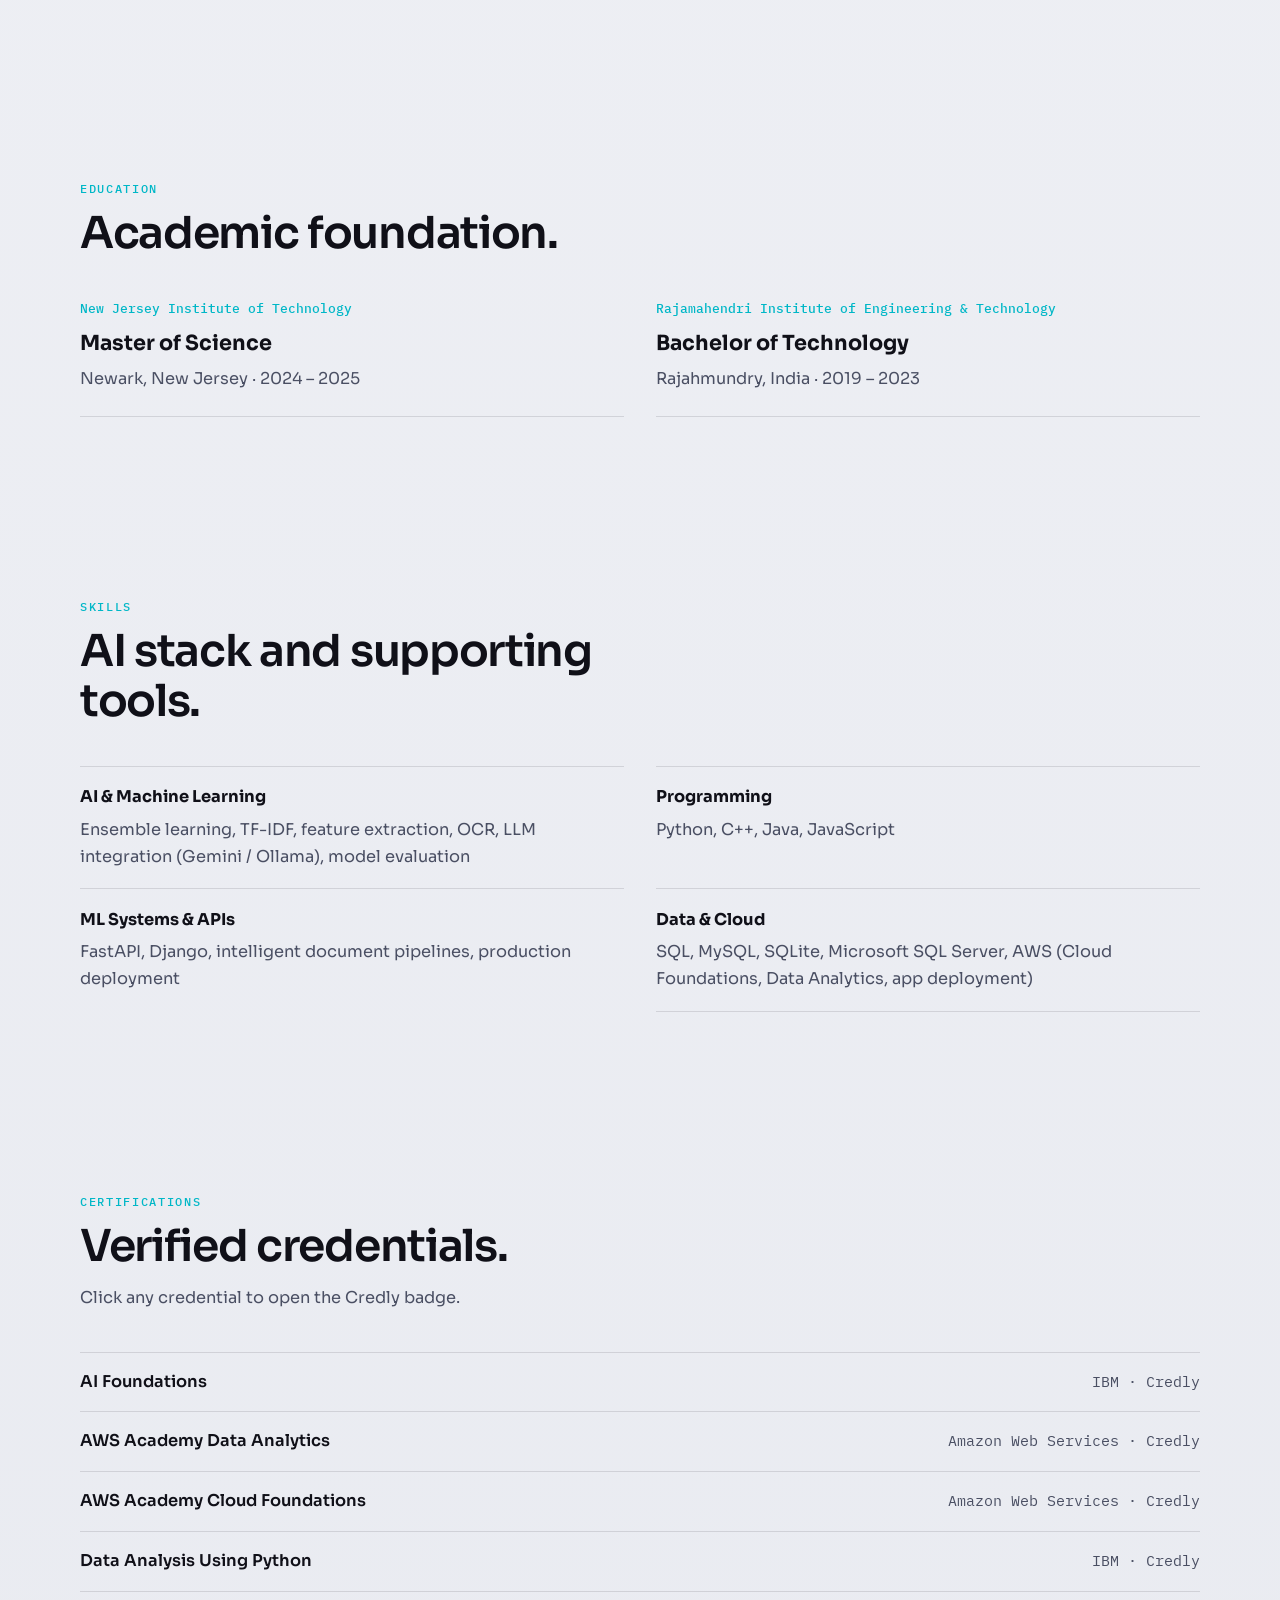
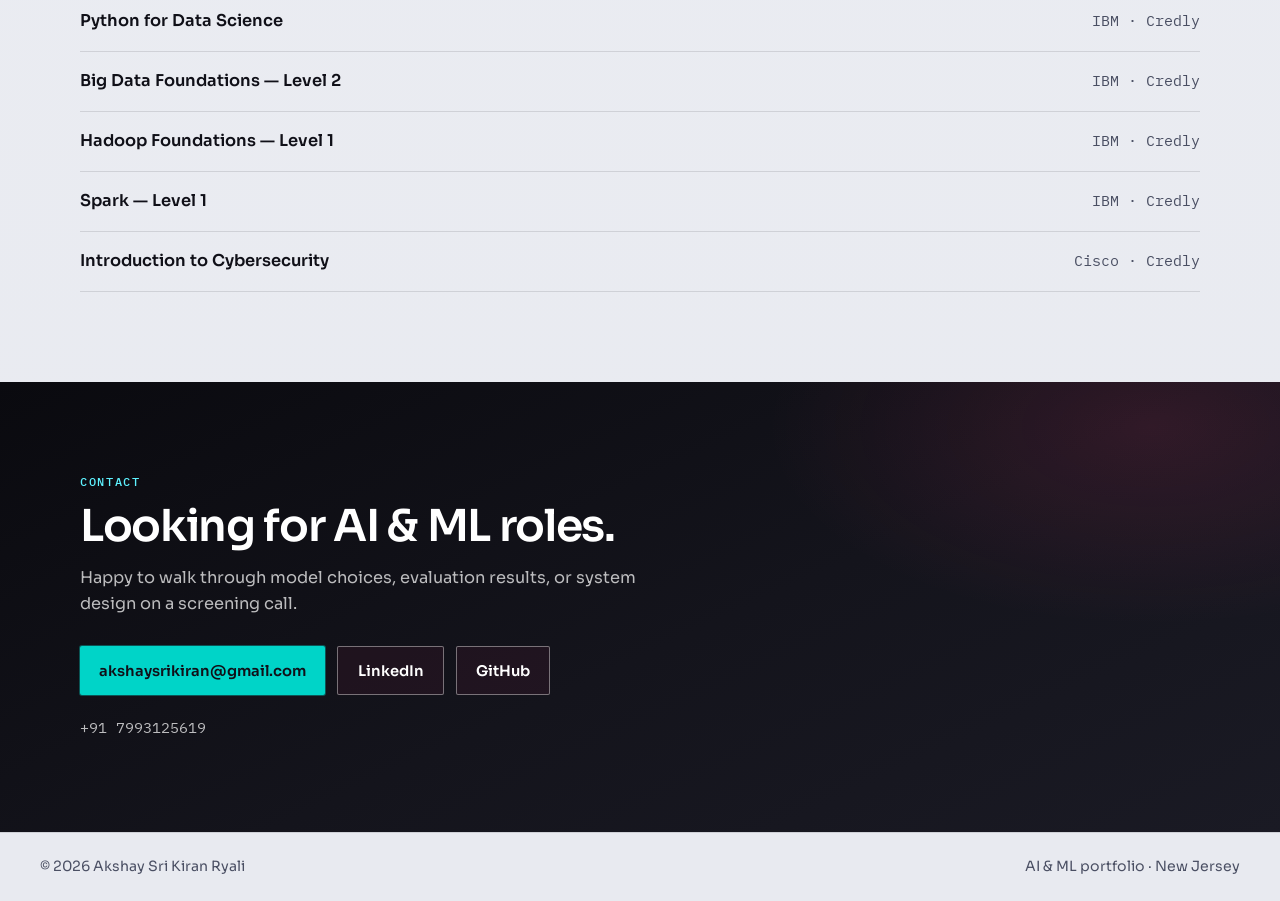
==== commit 93588841: "Fix mobile blank-screen and layout issues Keep reveal animations from hiding content on phones, hide" ====
--- a/index.html
+++ b/index.html
@@ -2,7 +2,7 @@
 <html lang="en">
   <head>
     <meta charset="UTF-8" />
-    <meta name="viewport" content="width=device-width, initial-scale=1.0" />
+    <meta name="viewport" content="width=device-width, initial-scale=1.0, viewport-fit=cover" />
     <title>Akshay Sri Kiran Ryali — AI &amp; ML Portfolio</title>
     <meta
       name="description"
--- a/css/styles.css
+++ b/css/styles.css
@@ -31,6 +31,7 @@
 body {
   margin: 0;
   color: var(--ink);
+  overflow-x: hidden;
   background:
     radial-gradient(900px 480px at 0% 0%, rgba(0, 183, 199, 0.08), transparent 55%),
     radial-gradient(700px 420px at 100% 8%, rgba(255, 61, 122, 0.05), transparent 50%),
@@ -73,8 +74,8 @@
   display: flex;
   align-items: center;
   justify-content: space-between;
-  gap: 1rem;
-  padding: 0.9rem clamp(1.25rem, 4vw, 2.5rem);
+  gap: 0.75rem;
+  padding: 0.85rem clamp(1rem, 4vw, 2.5rem);
   backdrop-filter: blur(14px);
   background: rgba(244, 247, 251, 0.82);
   border-bottom: 1px solid transparent;
@@ -126,11 +127,34 @@
 .hero {
   position: relative;
   min-height: 100svh;
+  min-height: 100dvh;
   display: grid;
   align-items: end;
   overflow: hidden;
-  padding: clamp(5rem, 12vh, 8rem) clamp(1.25rem, 4vw, 2.5rem)
-    clamp(3rem, 8vh, 5rem);
+  padding: clamp(4.5rem, 10vh, 8rem) clamp(1rem, 4vw, 2.5rem)
+    clamp(2.5rem, 7vh, 5rem);
+}
+
+.hero-brand {
+  margin: 0 0 1rem;
+  font-family: var(--font-display);
+  font-size: clamp(2rem, 9vw, 4.8rem);
+  font-weight: 700;
+  line-height: 1.05;
+  letter-spacing: -0.03em;
+  text-shadow: 0 0 28px rgba(0, 212, 200, 0.12);
+  word-break: break-word;
+}
+
+.hero-actions {
+  display: flex;
+  flex-wrap: wrap;
+  gap: 0.75rem;
+}
+
+.hero-actions .btn {
+  flex: 1 1 auto;
+  min-width: min(100%, 10.5rem);
 }
 
 .hero-media {
@@ -274,16 +298,6 @@
   background: rgba(255, 61, 122, 0.08);
 }
 
-.hero-brand {
-  margin: 0 0 1rem;
-  font-family: var(--font-display);
-  font-size: clamp(2.4rem, 7vw, 4.8rem);
-  font-weight: 700;
-  line-height: 1;
-  letter-spacing: -0.03em;
-  text-shadow: 0 0 28px rgba(0, 212, 200, 0.12);
-}
-
 .hero-title {
   margin: 0 0 1rem;
   max-width: 22ch;
@@ -301,12 +315,6 @@
   color: rgba(220, 225, 235, 0.72);
   font-size: 1rem;
   font-weight: 400;
-}
-
-.hero-actions {
-  display: flex;
-  flex-wrap: wrap;
-  gap: 0.75rem;
 }
 
 .btn {
@@ -728,6 +736,26 @@
   }
 }
 
+@media (max-width: 719px) {
+  .hero-tokens {
+    display: none;
+  }
+
+  .header-cta {
+    font-size: 0.8rem;
+  }
+
+  .hero-kicker span {
+    font-size: 0.64rem;
+  }
+
+  .site-header[data-reveal],
+  .hero [data-reveal] {
+    opacity: 1;
+    transform: none;
+  }
+}
+
 @media (min-width: 720px) {
   .nav {
     display: flex;
